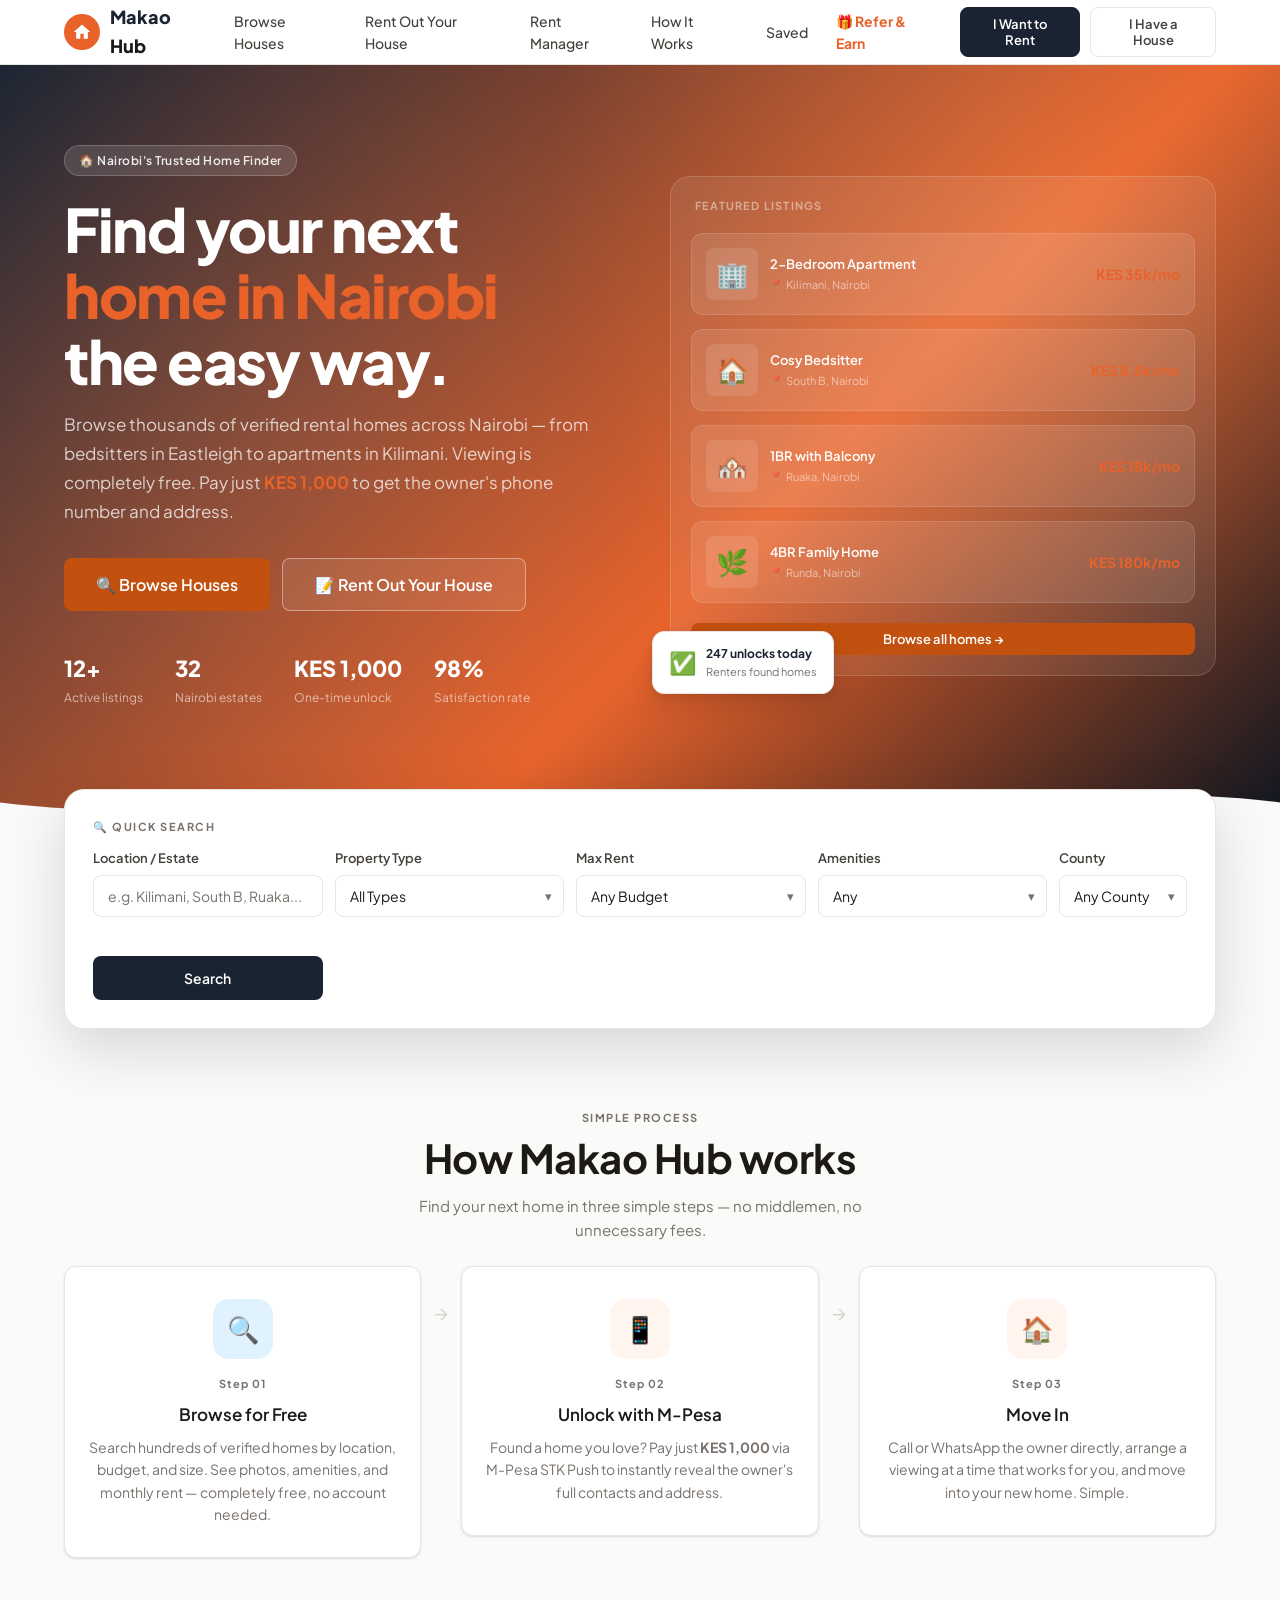
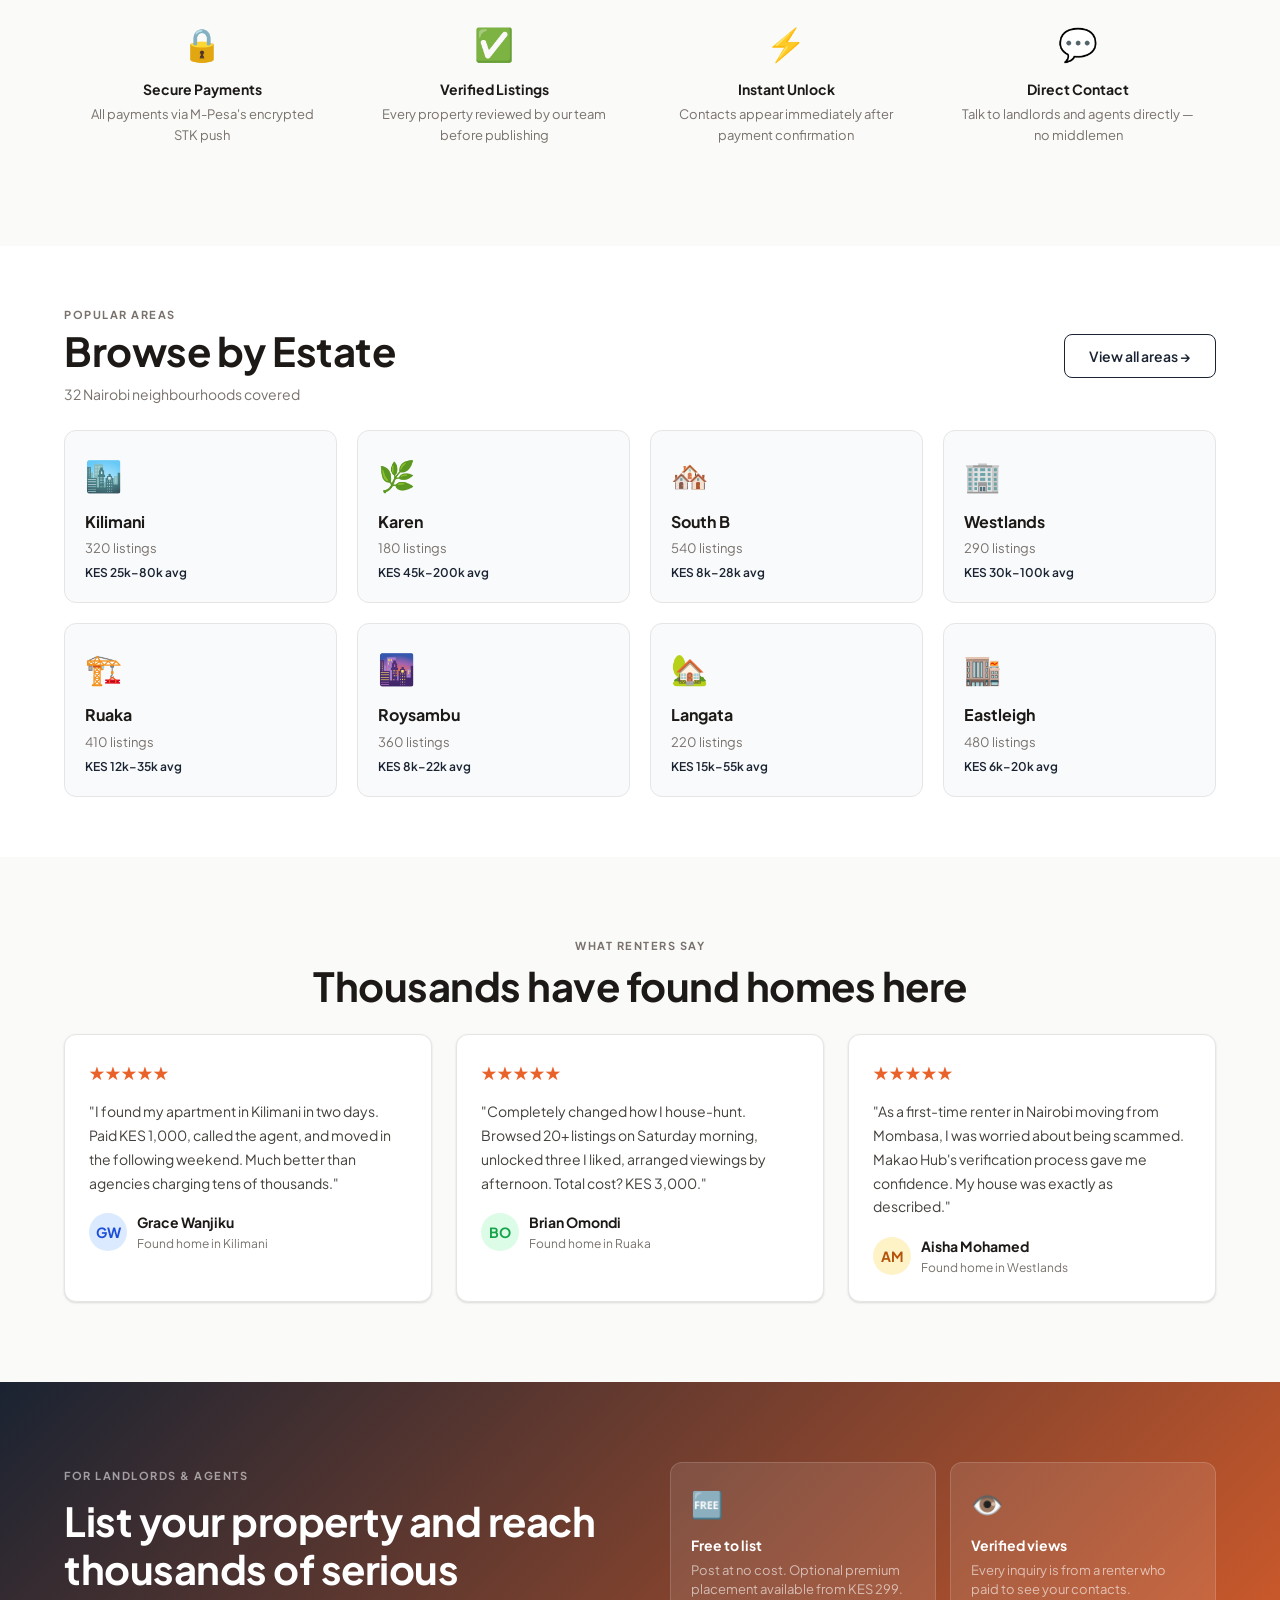
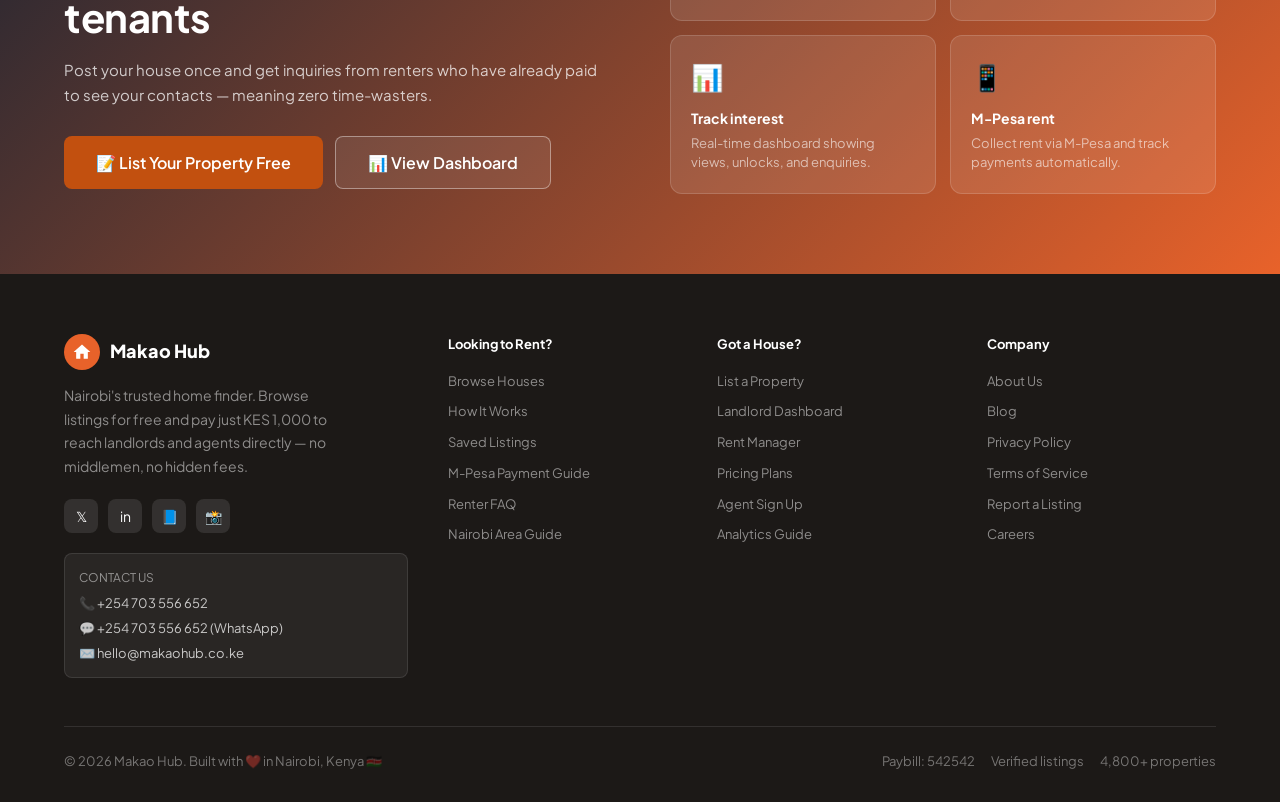
==== index.html @ 0be1ea84 "Add dual payment options: STK Push tab + Manual Pay Bill tab, both reveal contacts after payment" ====
<!DOCTYPE html>
<html lang="en">
<head>
<meta charset="UTF-8">
<meta name="viewport" content="width=device-width, initial-scale=1.0">
<title>Makao Hub — Find Your Next Home in Nairobi</title>
<meta name="theme-color" content="#E8622A">
<meta name="mobile-web-app-capable" content="yes">
<meta name="apple-mobile-web-app-capable" content="yes">
<meta name="apple-mobile-web-app-status-bar-style" content="black-translucent">
<meta name="apple-mobile-web-app-title" content="Makao Hub">
<meta name="description" content="Find your next home in Kenya — rentals, bedsitters, apartments and more.">
<link rel="manifest" href="manifest.json">
<link rel="apple-touch-icon" href="icons/icon-192.png">
<link href="https://fonts.googleapis.com/css2?family=Plus+Jakarta+Sans:wght@300;400;500;600;700;800&family=Instrument+Serif:ital@0;1&display=swap" rel="stylesheet">
<link rel="stylesheet" href="styles.css">

</head>
<body>

<!-- ═══════ NAVBAR ═══════ -->
<nav id="navbar">
  <div class="container">
    <div class="nav-inner">
      <a class="nav-logo" onclick="showPage('home')" style="cursor:pointer">
        <div class="nav-logo-mark">
          <svg viewBox="0 0 24 24"><path d="M10 20v-6h4v6h5v-8h3L12 3 2 12h3v8z" fill="#fff"/></svg>
        </div>
        <span class="nav-logo-text"><span>Makao</span> Hub</span>
      </a>
      <div class="nav-links">
        <a onclick="showPage('listings')" id="navBrowse">Browse Houses</a>
        <a onclick="showPage('register')" id="navList">Rent Out Your House</a>
        <a onclick="showPage('dashboard')" id="navDash">Rent Manager</a>
        <a onclick="scrollToHow()">How It Works</a>
        <a onclick="showSaved()">Saved <span class="saved-count" id="savedCount">0</span></a>
        <a onclick="showPage('referral')" id="navReferral" style="color:var(--green-mid);font-weight:700">🎁 Refer &amp; Earn</a>
      </div>
      <div class="nav-actions">
        <button class="nav-tab active" id="navRenter" onclick="switchRole('renter')">I Want to Rent</button>
        <button class="nav-tab" id="navLandlord" onclick="switchRole('landlord')">I Have a House</button>
      </div>
      <button id="mobileMenuBtn" onclick="toggleMobileMenu()">☰</button>
    </div>
  </div>
</nav>

<!-- Mobile Menu -->
<div id="mobileMenu">
  <button class="mobile-nav-link" onclick="showPage('home');toggleMobileMenu()">🏠 Home</button>
  <button class="mobile-nav-link" onclick="showPage('listings');toggleMobileMenu()">🔍 Browse Houses</button>
  <button class="mobile-nav-link" onclick="showPage('register');toggleMobileMenu()">📝 Rent Out Your House</button>
  <button class="mobile-nav-link" onclick="showPage('dashboard');toggleMobileMenu()">📊 Rent Manager</button>
  <button class="mobile-nav-link" onclick="showSaved();toggleMobileMenu()">❤️ Saved Listings</button>
  <button class="mobile-nav-link" onclick="showPage('referral');toggleMobileMenu()" style="color:var(--green-mid);font-weight:700">🎁 Refer &amp; Earn — KES 200</button>
  <div style="border-top:1px solid var(--border);padding-top:16px;margin-top:8px;display:flex;gap:10px">
    <button class="btn btn-primary w-full" onclick="switchRole('renter');toggleMobileMenu()">I Want to Rent</button>
    <button class="btn btn-outline w-full" onclick="switchRole('landlord');toggleMobileMenu()">I Have a House</button>
  </div>
</div>

<!-- HOME PAGE -->
<div class="page active" id="page-home">
  <div class="hero">
    <div class="container">
      <div class="hero-inner">
        <div>
          <div class="hero-eyebrow">🏠 Nairobi's Trusted Home Finder</div>
          <h1>Find your next<br><em>home in Nairobi</em><br>the easy way.</h1>
          <p class="hero-sub">Browse thousands of verified rental homes across Nairobi — from bedsitters in Eastleigh to apartments in Kilimani. Viewing is completely free. Pay just <strong style="color:var(--amber-light)">KES 1,000</strong> to get the owner's phone number and address.</p>
          <div class="hero-actions">
            <button class="btn btn-amber btn-lg" onclick="showPage('listings')">🔍 Browse Houses</button>
            <button class="btn btn-lg" style="color:#fff;border:1.5px solid rgba(255,255,255,.4);background:rgba(255,255,255,.08)" onclick="showPage('register')">📝 Rent Out Your House</button>
          </div>
          <div class="hero-stats">
            <div><div class="hero-stat-val" id="heroListingCount">4,800+</div><div class="hero-stat-lbl">Active listings</div></div>
            <div><div class="hero-stat-val">32</div><div class="hero-stat-lbl">Nairobi estates</div></div>
            <div><div class="hero-stat-val">KES 1,000</div><div class="hero-stat-lbl">One-time unlock</div></div>
            <div><div class="hero-stat-val">98%</div><div class="hero-stat-lbl">Satisfaction rate</div></div>
          </div>
        </div>
        <div class="hero-img-wrap">
          <div class="hero-img-card">
            <div class="hero-listing-preview">
              <div style="font-size:11px;font-weight:700;color:rgba(255,255,255,.45);letter-spacing:1.2px;padding:0 4px 4px">FEATURED LISTINGS</div>
              <div class="hero-listing-item" onclick="showPage('listings')">
                <div class="hero-listing-img">🏢</div>
                <div class="hero-listing-info"><div class="hero-listing-name">2-Bedroom Apartment</div><div class="hero-listing-loc">📍 Kilimani, Nairobi</div></div>
                <div class="hero-listing-price">KES 35k/mo</div>
              </div>
              <div class="hero-listing-item" onclick="showPage('listings')">
                <div class="hero-listing-img">🏠</div>
                <div class="hero-listing-info"><div class="hero-listing-name">Cosy Bedsitter</div><div class="hero-listing-loc">📍 South B, Nairobi</div></div>
                <div class="hero-listing-price">KES 8.5k/mo</div>
              </div>
              <div class="hero-listing-item" onclick="showPage('listings')">
                <div class="hero-listing-img">🏘️</div>
                <div class="hero-listing-info"><div class="hero-listing-name">1BR with Balcony</div><div class="hero-listing-loc">📍 Ruaka, Nairobi</div></div>
                <div class="hero-listing-price">KES 18k/mo</div>
              </div>
              <div class="hero-listing-item" onclick="showPage('listings')">
                <div class="hero-listing-img">🌿</div>
                <div class="hero-listing-info"><div class="hero-listing-name">4BR Family Home</div><div class="hero-listing-loc">📍 Runda, Nairobi</div></div>
                <div class="hero-listing-price">KES 180k/mo</div>
              </div>
              <div style="text-align:center;padding:6px 0 0">
                <button class="btn btn-amber btn-sm w-full" onclick="showPage('listings')">Browse all homes →</button>
              </div>
            </div>
          </div>
          <div style="position:absolute;bottom:-18px;left:-18px;background:#fff;border-radius:var(--r);padding:12px 16px;box-shadow:var(--shadow-lg);border:1px solid var(--border);display:flex;align-items:center;gap:10px">
            <div style="font-size:22px">✅</div>
            <div>
              <div style="font-size:12px;font-weight:700;color:var(--green)">247 unlocks today</div>
              <div style="font-size:11px;color:var(--ink-muted)">Renters found homes</div>
            </div>
          </div>
        </div>
      </div>
    </div>
    <svg class="hero-wave" viewBox="0 0 1440 70" preserveAspectRatio="none" xmlns="http://www.w3.org/2000/svg">
      <path d="M0,40 C240,70 480,10 720,40 C960,70 1200,10 1440,40 L1440,70 L0,70 Z" fill="#FAFAFA"/>
    </svg>
  </div>

  <!-- Search bar -->
  <div class="search-section">
    <div class="container">
      <div class="search-card">
        <div class="label mb-12">🔍 Quick Search</div>
        <div class="search-row">
          <div class="form-group">
            <label class="form-label">Location / Estate</label>
            <input class="input" id="heroSearchLoc" placeholder="e.g. Kilimani, South B, Ruaka..." onkeydown="if(event.key==='Enter')doHeroSearch()">
          </div>
          <div class="form-group">
            <label class="form-label">Property Type</label>
            <div class="select-wrap">
              <select class="input" id="heroSearchType">
                <option value="">All Types</option>
                <option>Bedsitter</option><option>Single Room</option>
                <option>1 Bedroom</option><option>2 Bedrooms</option>
                <option>3 Bedrooms</option><option>4+ Bedrooms</option>
                <option>Maisonette</option><option>Studio</option>
              </select>
            </div>
          </div>
          <div class="form-group">
            <label class="form-label">Max Rent</label>
            <div class="select-wrap">
              <select class="input" id="heroSearchBudget">
                <option value="">Any Budget</option>
                <option value="10000">Under KES 10,000</option>
                <option value="20000">KES 10k – 20k</option>
                <option value="35000">KES 20k – 35k</option>
                <option value="60000">KES 35k – 60k</option>
                <option value="100000">KES 60k – 100k</option>
                <option value="999999">Over KES 100k</option>
              </select>
            </div>
          </div>
          <div class="form-group">
            <label class="form-label">Amenities</label>
            <div class="select-wrap">
              <select class="input" id="heroSearchAmenity">
                <option value="">Any</option>
                <option>Parking</option><option>24hr Water</option>
                <option>Furnished</option><option>Ensuite</option>
                <option>Fibre-ready</option><option>Generator</option>
              </select>
            </div>
          </div>
          <div class="form-group">
            <label class="form-label">County</label>
            <div class="select-wrap">
              <select class="input" id="heroSearchCounty">
                <option value="">Any County</option>
                <option>Nairobi</option><option>Kiambu</option>
                <option>Kajiado</option><option>Machakos</option>
                <option>Nakuru</option><option>Mombasa</option>
              </select>
            </div>
          </div>
          <div class="form-group">
            <label class="form-label">&nbsp;</label>
            <button class="btn btn-primary w-full" style="height:44px" onclick="doHeroSearch()">Search</button>
          </div>
        </div>
      </div>
    </div>
  </div>

  <!-- How it works -->
  <div class="section" id="howItWorks">
    <div class="container">
      <div class="text-center mb-24">
        <div class="label mb-8">Simple Process</div>
        <h2>How Makao Hub works</h2>
        <p class="text-muted mt-8" style="max-width:500px;margin:12px auto 0;font-size:15px">Find your next home in three simple steps — no middlemen, no unnecessary fees.</p>
      </div>
      <div class="how-grid">
        <div class="how-step card"><div class="how-icon" style="background:#E0F2FE">🔍</div><div class="how-num">Step 01</div><h4>Browse for Free</h4><p>Search hundreds of verified homes by location, budget, and size. See photos, amenities, and monthly rent — completely free, no account needed.</p></div>
        <div class="how-connector">→</div>
        <div class="how-step card"><div class="how-icon" style="background:var(--amber-tint)">📱</div><div class="how-num">Step 02</div><h4>Unlock with M-Pesa</h4><p>Found a home you love? Pay just <strong>KES 1,000</strong> via M-Pesa STK Push to instantly reveal the owner's full contacts and address.</p></div>
        <div class="how-connector">→</div>
        <div class="how-step card"><div class="how-icon" style="background:var(--green-tint)">🏠</div><div class="how-num">Step 03</div><h4>Move In</h4><p>Call or WhatsApp the owner directly, arrange a viewing at a time that works for you, and move into your new home. Simple.</p></div>
      </div>
      <div style="display:grid;grid-template-columns:repeat(4,1fr);gap:16px;margin-top:40px">
        <div style="text-align:center;padding:20px"><div style="font-size:32px;margin-bottom:8px">🔒</div><div style="font-size:14px;font-weight:700;margin-bottom:4px">Secure Payments</div><div style="font-size:13px;color:var(--ink-muted)">All payments via M-Pesa's encrypted STK push</div></div>
        <div style="text-align:center;padding:20px"><div style="font-size:32px;margin-bottom:8px">✅</div><div style="font-size:14px;font-weight:700;margin-bottom:4px">Verified Listings</div><div style="font-size:13px;color:var(--ink-muted)">Every property reviewed by our team before publishing</div></div>
        <div style="text-align:center;padding:20px"><div style="font-size:32px;margin-bottom:8px">⚡</div><div style="font-size:14px;font-weight:700;margin-bottom:4px">Instant Unlock</div><div style="font-size:13px;color:var(--ink-muted)">Contacts appear immediately after payment confirmation</div></div>
        <div style="text-align:center;padding:20px"><div style="font-size:32px;margin-bottom:8px">💬</div><div style="font-size:14px;font-weight:700;margin-bottom:4px">Direct Contact</div><div style="font-size:13px;color:var(--ink-muted)">Talk to landlords and agents directly — no middlemen</div></div>
      </div>
    </div>
  </div>

  <!-- Browse by estate -->
  <div class="section" style="background:var(--white);padding-top:60px;padding-bottom:60px">
    <div class="container">
      <div class="flex justify-between items-center mb-24" style="flex-wrap:wrap;gap:12px">
        <div><div class="label mb-4">Popular Areas</div><h2>Browse by Estate</h2><p class="text-muted mt-8" style="font-size:14px">32 Nairobi neighbourhoods covered</p></div>
        <button class="btn btn-outline" onclick="showPage('listings')">View all areas →</button>
      </div>
      <div class="grid4" id="estateGrid"></div>
    </div>
  </div>

  <!-- Testimonials -->
  <div class="section" style="background:var(--bg)">
    <div class="container">
      <div class="text-center mb-24"><div class="label mb-8">What Renters Say</div><h2>Thousands have found homes here</h2></div>
      <div class="grid3">
        <div class="card" style="padding:24px"><div style="color:var(--amber-light);font-size:18px;margin-bottom:12px">★★★★★</div><p style="font-size:14px;color:var(--ink-mid);line-height:1.7;margin-bottom:16px">"I found my apartment in Kilimani in two days. Paid KES 1,000, called the agent, and moved in the following weekend. Much better than agencies charging tens of thousands."</p><div style="display:flex;align-items:center;gap:10px"><div style="width:38px;height:38px;border-radius:50%;background:#DBEAFE;display:flex;align-items:center;justify-content:center;font-weight:700;color:#1D4ED8;font-size:14px">GW</div><div><div style="font-size:14px;font-weight:700">Grace Wanjiku</div><div style="font-size:12px;color:var(--ink-muted)">Found home in Kilimani</div></div></div></div>
        <div class="card" style="padding:24px"><div style="color:var(--amber-light);font-size:18px;margin-bottom:12px">★★★★★</div><p style="font-size:14px;color:var(--ink-mid);line-height:1.7;margin-bottom:16px">"Completely changed how I house-hunt. Browsed 20+ listings on Saturday morning, unlocked three I liked, arranged viewings by afternoon. Total cost? KES 3,000."</p><div style="display:flex;align-items:center;gap:10px"><div style="width:38px;height:38px;border-radius:50%;background:#DCFCE7;display:flex;align-items:center;justify-content:center;font-weight:700;color:#16A34A;font-size:14px">BO</div><div><div style="font-size:14px;font-weight:700">Brian Omondi</div><div style="font-size:12px;color:var(--ink-muted)">Found home in Ruaka</div></div></div></div>
        <div class="card" style="padding:24px"><div style="color:var(--amber-light);font-size:18px;margin-bottom:12px">★★★★★</div><p style="font-size:14px;color:var(--ink-mid);line-height:1.7;margin-bottom:16px">"As a first-time renter in Nairobi moving from Mombasa, I was worried about being scammed. Makao Hub's verification process gave me confidence. My house was exactly as described."</p><div style="display:flex;align-items:center;gap:10px"><div style="width:38px;height:38px;border-radius:50%;background:#FEF3C7;display:flex;align-items:center;justify-content:center;font-weight:700;color:#B45309;font-size:14px">AM</div><div><div style="font-size:14px;font-weight:700">Aisha Mohamed</div><div style="font-size:12px;color:var(--ink-muted)">Found home in Westlands</div></div></div></div>
      </div>
    </div>
  </div>

  <!-- Landlord CTA -->
  <div class="section" style="background:linear-gradient(135deg,var(--green),var(--green-mid))">
    <div class="container">
      <div class="grid2" style="gap:60px;align-items:center">
        <div>
          <div class="label mb-12" style="color:rgba(255,255,255,.55)">For Landlords & Agents</div>
          <h2 style="color:#fff;margin-bottom:16px">List your property and reach thousands of serious tenants</h2>
          <p style="color:rgba(255,255,255,.75);font-size:15px;line-height:1.7;margin-bottom:28px">Post your house once and get inquiries from renters who have already paid to see your contacts — meaning zero time-wasters.</p>
          <div style="display:flex;gap:12px;flex-wrap:wrap">
            <button class="btn btn-amber btn-lg" onclick="showPage('register')">📝 List Your Property Free</button>
            <button class="btn btn-lg" style="color:#fff;border:1.5px solid rgba(255,255,255,.4);background:rgba(255,255,255,.08)" onclick="showPage('dashboard')">📊 View Dashboard</button>
          </div>
        </div>
        <div style="display:grid;grid-template-columns:1fr 1fr;gap:14px">
          <div style="background:rgba(255,255,255,.1);border:1px solid rgba(255,255,255,.15);border-radius:var(--r);padding:20px"><div style="font-size:26px;margin-bottom:10px">🆓</div><div style="font-size:14px;font-weight:700;color:#fff;margin-bottom:4px">Free to list</div><div style="font-size:13px;color:rgba(255,255,255,.6);line-height:1.5">Post at no cost. Optional premium placement available from KES 299.</div></div>
          <div style="background:rgba(255,255,255,.1);border:1px solid rgba(255,255,255,.15);border-radius:var(--r);padding:20px"><div style="font-size:26px;margin-bottom:10px">👁️</div><div style="font-size:14px;font-weight:700;color:#fff;margin-bottom:4px">Verified views</div><div style="font-size:13px;color:rgba(255,255,255,.6);line-height:1.5">Every inquiry is from a renter who paid to see your contacts.</div></div>
          <div style="background:rgba(255,255,255,.1);border:1px solid rgba(255,255,255,.15);border-radius:var(--r);padding:20px"><div style="font-size:26px;margin-bottom:10px">📊</div><div style="font-size:14px;font-weight:700;color:#fff;margin-bottom:4px">Track interest</div><div style="font-size:13px;color:rgba(255,255,255,.6);line-height:1.5">Real-time dashboard showing views, unlocks, and enquiries.</div></div>
          <div style="background:rgba(255,255,255,.1);border:1px solid rgba(255,255,255,.15);border-radius:var(--r);padding:20px"><div style="font-size:26px;margin-bottom:10px">📱</div><div style="font-size:14px;font-weight:700;color:#fff;margin-bottom:4px">M-Pesa rent</div><div style="font-size:13px;color:rgba(255,255,255,.6);line-height:1.5">Collect rent via M-Pesa and track payments automatically.</div></div>
        </div>
      </div>
    </div>
  </div>
</div><!-- /home -->

<!-- LISTINGS PAGE -->
<div class="page" id="page-listings">
  <div style="background:var(--white);border-bottom:1px solid var(--border);padding:20px 0;position:sticky;top:64px;z-index:50">
    <div class="container">
      <div class="search-row" style="grid-template-columns:1.5fr 1fr 1fr 1fr 1fr auto">
        <div class="form-group"><input class="input" placeholder="Search by estate or name..." id="filterLoc" onkeydown="if(event.key==='Enter')applyFilters()"></div>
        <div class="select-wrap"><select class="input" id="filterType" onchange="applyFilters()"><option value="">All Types</option><option>Bedsitter</option><option>Single Room</option><option>1 Bedroom</option><option>2 Bedrooms</option><option>3 Bedrooms</option><option>4+ Bedrooms</option><option>Maisonette</option><option>Studio</option></select></div>
        <div class="select-wrap"><select class="input" id="filterBudget" onchange="applyFilters()"><option value="">Any Budget</option><option value="10000">Under KES 10k</option><option value="20000">KES 10k – 20k</option><option value="35000">KES 20k – 35k</option><option value="60000">KES 35k – 60k</option><option value="100000">KES 60k – 100k</option><option value="999999">Over KES 100k</option></select></div>
        <div class="select-wrap"><select class="input" id="filterAmenity" onchange="applyFilters()"><option value="">Any Amenity</option><option>Parking</option><option>24hr Water</option><option>Furnished</option><option>Ensuite</option><option>Fibre-ready</option><option>Generator</option><option>Swimming Pool</option><option>DSQ</option><option>Garden</option><option>Elevator</option></select></div>
        <div class="select-wrap"><select class="input" id="filterCounty" onchange="applyFilters()"><option value="">Any County</option><option>Nairobi</option><option>Kiambu</option><option>Kajiado</option><option>Machakos</option><option>Nakuru</option><option>Mombasa</option></select></div>
        <button class="btn btn-primary" onclick="applyFilters()">Filter</button>
      </div>
    </div>
  </div>
  <div class="container" style="padding-top:32px;padding-bottom:60px">
    <div class="listings-header">
      <div><h2 style="font-size:22px">Homes for Rent in Nairobi</h2><p class="text-muted" style="font-size:14px;margin-top:3px"><span id="listingCount">0</span> properties found <span id="filterSummary" style="color:var(--green);font-weight:600"></span></p></div>
      <div class="flex items-center gap-12" style="flex-wrap:wrap">
        <div class="filter-chips" id="typeChips">
          <button class="chip active" data-filter="" onclick="setChip(this,'')">All</button>
          <button class="chip" data-filter="Bedsitter" onclick="setChip(this,'Bedsitter')">Bedsitter</button>
          <button class="chip" data-filter="1 Bedroom" onclick="setChip(this,'1 Bedroom')">1 Bed</button>
          <button class="chip" data-filter="2 Bedrooms" onclick="setChip(this,'2 Bedrooms')">2 Bed</button>
          <button class="chip" data-filter="3 Bedrooms" onclick="setChip(this,'3 Bedrooms')">3 Bed+</button>
          <button class="chip" data-filter="Furnished" onclick="setChipAmenity(this,'Furnished')">Furnished</button>
        </div>
        <select class="sort-select" id="sortSelect" onchange="applyFilters()"><option value="newest">Newest first</option><option value="price-asc">Price: Low → High</option><option value="price-desc">Price: High → Low</option><option value="popular">Most viewed</option></select>
      </div>
    </div>
    <div id="activeFilters" class="flex gap-8 mb-16" style="flex-wrap:wrap"></div>
    <div class="grid3" id="listingsGrid"></div>
    <div class="empty-state hidden" id="emptyState"><div class="empty-state-icon">🔍</div><h3>No properties found</h3><p>Try broadening your search — change the estate, increase your budget, or remove a filter.</p><button class="btn btn-primary" onclick="clearFilters()">Clear all filters</button></div>
    <div style="text-align:center;margin-top:40px" id="loadMoreWrap">
      <button class="btn btn-ghost btn-lg" id="loadMoreBtn" onclick="loadMore()">Load more listings</button>
      <p class="text-muted mt-8" style="font-size:13px">Showing <span id="shownCount">9</span> of <span id="totalCount">0</span></p>
    </div>
  </div>
</div><!-- /listings -->

<!-- REGISTER PAGE -->
<div class="page" id="page-register">
  <div class="register-layout">
    <div class="register-sidebar">
      <div>
        <div class="label mb-12" style="color:rgba(255,255,255,.45)">Got a house to rent out?</div>
        <h2 style="font-size:28px;margin-bottom:14px">List your property on Makao Hub</h2>
        <p style="font-size:14px">Your listing reaches thousands of active renters in Nairobi. We review and publish within 2 hours.</p>
        <div style="margin-top:32px;display:flex;flex-direction:column;gap:18px">
          <div class="register-benefit"><div class="register-benefit-icon">🆓</div><div><div class="register-benefit-title">Free to list</div><div class="register-benefit-text">Post your property at no cost. Optional premium placement from KES 299.</div></div></div>
          <div class="register-benefit"><div class="register-benefit-icon">🔒</div><div><div class="register-benefit-title">Your contacts are protected</div><div class="register-benefit-text">Only renters who pay KES 1,000 can see your phone number and full address.</div></div></div>
          <div class="register-benefit"><div class="register-benefit-icon">📊</div><div><div class="register-benefit-title">Live analytics dashboard</div><div class="register-benefit-text">Track views, unlocks, and enquiries every day — all in your free dashboard.</div></div></div>
          <div class="register-benefit"><div class="register-benefit-icon">📱</div><div><div class="register-benefit-title">SMS alerts</div><div class="register-benefit-text">Receive an SMS every time a renter pays to unlock your listing.</div></div></div>
          <div class="register-benefit"><div class="register-benefit-icon">🏦</div><div><div class="register-benefit-title">M-Pesa rent collection</div><div class="register-benefit-text">Collect rent from tenants directly via M-Pesa — tracked automatically.</div></div></div>
        </div>
        <div style="margin-top:36px;padding:20px;background:rgba(255,255,255,.1);border:1px solid rgba(255,255,255,.15);border-radius:var(--r);display:grid;grid-template-columns:1fr 1fr;gap:14px">
          <div><div style="font-size:22px;font-weight:800;color:#fff">4,800+</div><div style="font-size:12px;color:rgba(255,255,255,.55)">Active listings</div></div>
          <div><div style="font-size:22px;font-weight:800;color:#fff">12,400+</div><div style="font-size:12px;color:rgba(255,255,255,.55)">Unlocks this month</div></div>
          <div><div style="font-size:22px;font-weight:800;color:#fff">&lt;2h</div><div style="font-size:12px;color:rgba(255,255,255,.55)">Avg review time</div></div>
          <div><div style="font-size:22px;font-weight:800;color:#fff">98%</div><div style="font-size:12px;color:rgba(255,255,255,.55)">Landlord satisfaction</div></div>
        </div>
      </div>
    </div>
    <div class="register-form-wrap" id="registerFormWrap">
      <div style="display:flex;gap:8px;margin-bottom:32px">
        <div class="reg-step-dot active" id="rdot1" style="height:4px;flex:1;border-radius:2px;background:var(--green);transition:background .3s"></div>
        <div class="reg-step-dot" id="rdot2" style="height:4px;flex:1;border-radius:2px;background:var(--border);transition:background .3s"></div>
        <div class="reg-step-dot" id="rdot3" style="height:4px;flex:1;border-radius:2px;background:var(--border);transition:background .3s"></div>
        <div class="reg-step-dot" id="rdot4" style="height:4px;flex:1;border-radius:2px;background:var(--border);transition:background .3s"></div>
      </div>
      <h2>Add Your Property</h2>
      <p class="sub">Fields marked <span style="color:var(--red)">*</span> are required. Your listing goes live within 2 hours.</p>
      <div class="form-section-title">1 · Property Details</div>
      <div style="display:flex;flex-direction:column;gap:16px">
        <div class="form-row">
          <div class="form-group"><label class="form-label">Property Title <span style="color:var(--red)">*</span></label><input class="input" id="regTitle" placeholder="e.g. Spacious 2BR apartment in Kilimani with parking" oninput="updateRegProgress()"><div class="form-error" id="regTitleErr">Please enter a title for your property</div></div>
          <div class="form-group"><label class="form-label">Property Type <span style="color:var(--red)">*</span></label><div class="select-wrap"><select class="input" id="regType" onchange="updateRegProgress()"><option value="">Select type</option><option>Bedsitter</option><option>Single Room</option><option>Studio Apartment</option><option>1 Bedroom</option><option>2 Bedrooms</option><option>3 Bedrooms</option><option>4+ Bedrooms</option><option>Maisonette</option><option>Bungalow</option><option>Townhouse</option></select></div><div class="form-error" id="regTypeErr">Please select a property type</div></div>
        </div>
        <div class="form-row">
          <div class="form-group"><label class="form-label">County <span style="color:var(--red)">*</span></label><div class="select-wrap"><select class="input" id="regCounty" onchange="updateRegProgress();updateAreasByCounty()"><option value="">Select county</option><option>Nairobi</option><option>Kiambu</option><option>Machakos</option><option>Kajiado</option><option>Nakuru</option><option>Mombasa</option><option>Kisumu</option><option>Uasin Gishu</option><option>Meru</option><option>Nyeri</option><option>Kirinyaga</option><option>Murang'a</option><option>Nyandarua</option><option>Laikipia</option><option>Other</option></select></div><div class="form-error" id="regCountyErr">Please select a county</div></div>
          <div class="form-group"><label class="form-label">Estate / Area <span style="color:var(--red)">*</span></label><div class="select-wrap"><select class="input" id="regArea" onchange="updateRegProgress()"><option value="">Select area</option><option>Kilimani</option><option>Kileleshwa</option><option>Westlands</option><option>Karen</option><option>Lang'ata</option><option>South B</option><option>South C</option><option>Eastleigh</option><option>Roysambu</option><option>Ruaka</option><option>Kasarani</option><option>Embakasi</option><option>Ngong Road</option><option>Lavington</option><option>Spring Valley</option><option>Runda</option><option>Muthaiga</option><option>Parklands</option><option>Gigiri</option><option>Ridgeways</option><option>Loresho</option><option>Rongai</option><option>Athi River</option><option>Thika Road</option></select></div><div class="form-error" id="regAreaErr">Please select an area</div></div>
        </div>
        <div class="form-row">
          <div class="form-group"><label class="form-label">Street / Road</label><input class="input" id="regStreet" placeholder="e.g. Ngong Road, Off Dennis Pritt Road"></div>
          <div class="form-group"><label class="form-label">Town / City</label><input class="input" id="regTown" placeholder="e.g. Nairobi, Thika, Nakuru..."></div>
        </div>
        <div class="form-group">
          <label class="form-label">Full Address (private — only shown after unlock) <span style="color:var(--red)">*</span></label>
          <div style="display:flex;gap:8px;align-items:flex-start">
            <input class="input" id="regAddress" placeholder="e.g. Apt 3B, Rose Court Apartments, Ngong Road — near Prestige Plaza" style="flex:1">
            <button type="button" id="pickLocationBtn" onclick="pickLocation()" style="flex-shrink:0;display:flex;align-items:center;gap:6px;padding:11px 14px;background:var(--green-tint);border:1.5px solid var(--green-light);border-radius:var(--r-sm);font-size:13px;font-weight:700;color:var(--green-mid);cursor:pointer;white-space:nowrap;transition:all .18s" title="Auto-fill address from your current GPS location">
              📍 Pick Location
            </button>
          </div>
          <div id="pickLocationStatus" style="display:none;margin-top:8px;font-size:12px;padding:8px 12px;border-radius:var(--r-sm)"></div>
          <div class="form-hint" style="margin-top:6px">🔒 This stays private. Only renters who pay KES 1,000 will see the full address. Use <strong>Pick Location</strong> to auto-fill from GPS.</div>
          <div class="form-error" id="regAddressErr">Please enter the full address</div>
        </div>
        <div class="form-row">
          <div class="form-group"><label class="form-label">Monthly Rent (KES) <span style="color:var(--red)">*</span></label><input class="input" type="number" id="regRent" placeholder="e.g. 25000" min="1000" oninput="updateRegProgress()"><div class="form-error" id="regRentErr">Please enter a valid rent amount</div></div>
          <div class="form-group"><label class="form-label">Deposit Required</label><div class="select-wrap"><select class="input" id="regDeposit"><option>1 month's rent</option><option>2 months' rent</option><option>3 months' rent</option><option>No deposit</option></select></div></div>
        </div>
        <div class="form-row">
          <div class="form-group"><label class="form-label">Bedrooms <span style="color:var(--red)">*</span></label><div class="select-wrap"><select class="input" id="regBeds"><option value="0">Bedsitter / Studio</option><option value="1">1 Bedroom</option><option value="2">2 Bedrooms</option><option value="3">3 Bedrooms</option><option value="4">4+ Bedrooms</option></select></div></div>
          <div class="form-group"><label class="form-label">Bathrooms <span style="color:var(--red)">*</span></label><div class="select-wrap"><select class="input" id="regBaths"><option>1</option><option>2</option><option>3</option><option>4+</option></select></div></div>
        </div>
        <div class="form-row">
          <div class="form-group"><label class="form-label">Floor / Level</label><input class="input" id="regFloor" placeholder="e.g. Ground floor, 3rd floor"></div>
          <div class="form-group"><label class="form-label">Approximate Size</label><input class="input" id="regSize" placeholder="e.g. 65 sqm"></div>
        </div>
        <div class="form-group"><label class="form-label">Property Description</label><textarea class="input" id="regDesc" rows="4" placeholder="Describe the property — views, neighbourhood feel, nearest landmarks, distance to CBD, schools, hospitals, public transport..."></textarea><div class="form-hint">Good descriptions get 3× more enquiries.</div></div>
      </div>
      <div class="form-section-title">2 · Amenities & Features</div>
      <div style="display:grid;grid-template-columns:repeat(3,1fr);gap:10px" id="amenityGrid">
        <label class="amenity-checkbox"><input type="checkbox" value="Ensuite" onchange="updateRegProgress()"> 🚿 Ensuite bathroom</label>
        <label class="amenity-checkbox"><input type="checkbox" value="Parking"> 🚗 Parking</label>
        <label class="amenity-checkbox"><input type="checkbox" value="24hr Water"> 💧 24-hour water</label>
        <label class="amenity-checkbox"><input type="checkbox" value="Pre-paid meter"> 🔌 Pre-paid electricity</label>
        <label class="amenity-checkbox"><input type="checkbox" value="Gas cooker"> 🔥 Gas cooker</label>
        <label class="amenity-checkbox"><input type="checkbox" value="Furnished"> 🛋️ Furnished</label>
        <label class="amenity-checkbox"><input type="checkbox" value="Fibre-ready"> 📡 Fibre internet</label>
        <label class="amenity-checkbox"><input type="checkbox" value="Gym"> 🏋️ Gym</label>
        <label class="amenity-checkbox"><input type="checkbox" value="Swimming Pool"> 🏊 Swimming pool</label>
        <label class="amenity-checkbox"><input type="checkbox" value="Security"> 🔐 Security guard</label>
        <label class="amenity-checkbox"><input type="checkbox" value="Garden"> 🌱 Garden</label>
        <label class="amenity-checkbox"><input type="checkbox" value="Pets allowed"> 🐕 Pets allowed</label>
        <label class="amenity-checkbox"><input type="checkbox" value="Wheelchair access"> ♿ Wheelchair access</label>
        <label class="amenity-checkbox"><input type="checkbox" value="Elevator"> 🛗 Elevator / Lift</label>
        <label class="amenity-checkbox"><input type="checkbox" value="DSQ"> 🏠 DSQ (servant quarters)</label>
        <label class="amenity-checkbox"><input type="checkbox" value="Generator"> ⚡ Backup generator</label>
        <label class="amenity-checkbox"><input type="checkbox" value="Borehole"> 🪣 Borehole water</label>
        <label class="amenity-checkbox"><input type="checkbox" value="CCTV"> 📷 CCTV surveillance</label>
      </div>
      <div class="form-section-title">3 · Photos</div>
      <div class="photo-upload" id="photoUploadBox" onclick="triggerPhotoUpload()">
        <div class="photo-upload-icon">📷</div>
        <p><strong>Click to upload photos</strong> or drag and drop</p>
        <p style="font-size:12px;margin-top:6px">JPG, PNG up to 5 MB each · Maximum 10 photos</p>
        <p style="font-size:11px;margin-top:4px;color:var(--green);font-weight:600">Properties with photos get 4× more enquiries</p>
      </div>
      <input type="file" id="photoInput" multiple accept="image/*" style="display:none" onchange="handlePhotoUpload(this)">
      <div id="photoPreview" style="display:flex;flex-wrap:wrap;gap:10px;margin-top:12px"></div>

      <div class="form-section-title">4 · Videos</div>
      <div class="photo-upload" id="videoUploadBox" onclick="triggerVideoUpload()" style="border-color:#F4A468">
        <div class="photo-upload-icon">🎥</div>
        <p><strong>Click to upload a video tour</strong> or drag and drop</p>
        <p style="font-size:12px;margin-top:6px">MP4, MOV up to 100 MB · Maximum 3 videos</p>
        <p style="font-size:11px;margin-top:4px;color:#E8622A;font-weight:600">Listings with video tours get 6× more enquiries</p>
      </div>
      <input type="file" id="videoInput" multiple accept="video/*" style="display:none" onchange="handleVideoUpload(this)">
      <div id="videoPreview" style="display:flex;flex-wrap:wrap;gap:10px;margin-top:12px"></div>

      <div class="form-section-title">5 · Your Details (private)</div>
      <div style="background:#FEF3C7;border:1px solid #FDE68A;border-radius:var(--r);padding:14px;margin-bottom:16px;font-size:13px;color:#92400E;line-height:1.5">🔒 <strong>Your contact details below are private.</strong> Renters only see them after paying KES 1,000 to unlock your listing.</div>
      <div style="display:flex;flex-direction:column;gap:16px">
        <div class="form-row">
          <div class="form-group"><label class="form-label">Your Full Name <span style="color:var(--red)">*</span></label><input class="input" id="regName" placeholder="Full name" oninput="updateRegProgress()"><div class="form-error" id="regNameErr">Please enter your name</div></div>
          <div class="form-group"><label class="form-label">You are a <span style="color:var(--red)">*</span></label><div class="select-wrap"><select class="input" id="regRole"><option>Landlord / Owner</option><option>Letting Agent</option><option>Caretaker</option><option>Property Manager</option></select></div></div>
        </div>
        <div class="form-row">
          <div class="form-group"><label class="form-label">Phone Number <span style="color:var(--red)">*</span></label><div style="display:flex;gap:8px"><div style="padding:11px 12px;background:#F3F4F6;border:1.5px solid var(--border);border-radius:var(--r-sm);font-size:14px;white-space:nowrap;flex-shrink:0">🇰🇪 +254</div><input class="input" id="regPhone" placeholder="7XX XXX XXX" maxlength="9" oninput="updateRegProgress()"></div><div class="form-hint">This is the number tenants will call after unlocking. Must be M-Pesa registered.</div><div class="form-error" id="regPhoneErr">Please enter a valid phone number</div></div>
          <div class="form-group"><label class="form-label">WhatsApp Number (optional)</label><div style="display:flex;gap:8px"><div style="padding:11px 12px;background:#F3F4F6;border:1.5px solid var(--border);border-radius:var(--r-sm);font-size:14px;white-space:nowrap;flex-shrink:0">🇰🇪 +254</div><input class="input" id="regWhatsApp" placeholder="7XX XXX XXX" maxlength="9"></div></div>
        </div>
        <div class="form-group"><label class="form-label">Email Address (optional — for dashboard access)</label><input class="input" id="regEmail" type="email" placeholder="yourname@email.com"></div>
        <div class="form-group"><label class="form-label">M-Pesa Number for Receiving Payments</label><div style="display:flex;gap:8px"><div style="padding:11px 12px;background:#F3F4F6;border:1.5px solid var(--border);border-radius:var(--r-sm);font-size:14px;white-space:nowrap;flex-shrink:0">🇰🇪 +254</div><input class="input" id="regMpesa" placeholder="7XX XXX XXX (for rent collection)" maxlength="9"></div><div class="form-hint">Tenants who pay rent via the platform will send to this number.</div></div>
      </div>
      <div class="form-section-title">6 · Listing Duration & Placement</div>
      <div class="pricing-cards">
        <div class="pricing-card selected" onclick="selectPlan(this,'free')"><div class="pricing-card-price">Free</div><div class="pricing-card-label">Standard Listing</div><div class="pricing-card-duration">30 days</div><div class="pricing-card-features">✓ Listed in search<br>✓ Full analytics<br>✓ SMS alerts<br>✗ No top placement</div></div>
        <div class="pricing-card" onclick="selectPlan(this,'featured')"><div class="pricing-card-price">KES 299</div><div class="pricing-card-label">Featured Listing</div><div class="pricing-card-duration">60 days</div><div class="pricing-card-features">✓ Top of search results<br>✓ "Featured" badge<br>✓ Priority review<br>✓ All Standard benefits</div></div>
        <div class="pricing-card" onclick="selectPlan(this,'premium')"><div class="pricing-card-price">KES 599</div><div class="pricing-card-label">Premium Listing</div><div class="pricing-card-duration">90 days</div><div class="pricing-card-features">✓ Highlighted card<br>✓ Homepage featured<br>✓ Social media share<br>✓ All Featured benefits</div></div>
      </div>
      <input type="hidden" id="regPlan" value="free">
      <div style="margin-top:28px;padding:20px;background:#F9FAFB;border:1px solid var(--border);border-radius:var(--r)">
        <div style="display:flex;justify-content:space-between;font-size:13px;margin-bottom:8px"><span style="font-weight:600;color:var(--ink-mid)">Form completion</span><span style="font-weight:700;color:var(--green)" id="regProgressPct">0%</span></div>
        <div class="progress-bar" style="height:8px"><div class="progress-fill green" id="regProgressBar" style="width:0%"></div></div>
        <p style="font-size:12px;color:var(--ink-muted);margin-top:8px">Complete all required fields to submit your listing.</p>
      </div>
      <div style="margin-top:24px">
        <label style="display:flex;align-items:flex-start;gap:10px;font-size:13px;color:var(--ink-mid);margin-bottom:20px;cursor:pointer;line-height:1.5"><input type="checkbox" id="regConsent" style="accent-color:var(--green);margin-top:2px;flex-shrink:0;width:16px;height:16px">I confirm this property is genuine, available for rent, and the information I've provided is accurate. I agree to Makao Hub' <a style="color:var(--green);font-weight:600">Terms of Service</a> and <a style="color:var(--green);font-weight:600">Privacy Policy</a>.</label>
        <button class="btn btn-primary btn-lg w-full" onclick="submitListing()" id="regSubmitBtn">📝 Submit My Property Listing</button>
        <p style="text-align:center;font-size:12px;color:var(--ink-muted);margin-top:12px">We'll review and publish your listing within 2 hours. You'll receive an SMS confirmation.</p>
      </div>
    </div>
    <div id="registerSuccess" class="register-form-wrap hidden" style="display:none;align-items:center;justify-content:center;text-align:center">
      <div>
        <div style="font-size:72px;margin-bottom:20px">🎉</div>
        <h2 style="margin-bottom:12px">Listing Submitted!</h2>
        <p style="font-size:15px;color:var(--ink-muted);margin-bottom:8px;line-height:1.7">Your property has been submitted for review. We'll publish it within <strong>2 hours</strong> and send you an SMS confirmation.</p>
        <p style="font-size:13px;color:var(--ink-muted);margin-bottom:32px">Reference: <strong id="regRef" style="color:var(--green)">NH-XXXXXX</strong></p>
        <div style="display:flex;gap:12px;justify-content:center;flex-wrap:wrap">
          <button class="btn btn-primary btn-lg" onclick="showPage('dashboard')">📊 View My Dashboard</button>
          <button class="btn btn-outline btn-lg" onclick="resetRegisterForm()">+ List Another Property</button>
        </div>
      </div>
    </div>
  </div>
</div><!-- /register -->

<!-- DASHBOARD PAGE -->
<div class="page" id="page-dashboard">
  <div class="dash-layout">
    <div class="dash-sidebar">
      <div class="dash-user"><div class="dash-avatar">JK</div><div class="dash-user-info"><div class="name">James Kariuki</div><div class="role">Landlord · 4 properties</div></div></div>
      <div class="dash-nav">
        <div class="dash-nav-section">Overview</div>
        <button class="dash-nav-item active" onclick="setDashTab(this,'overview')"><span class="dash-nav-icon">📊</span>Dashboard</button>
        <button class="dash-nav-item" onclick="setDashTab(this,'listings')"><span class="dash-nav-icon">🏠</span>My Listings</button>
        <button class="dash-nav-item" onclick="setDashTab(this,'tenants')"><span class="dash-nav-icon">👥</span>Tenants</button>
        <div class="dash-nav-section">Rent Management</div>
        <button class="dash-nav-item" onclick="setDashTab(this,'rent')"><span class="dash-nav-icon">💰</span>Rent Collection</button>
        <button class="dash-nav-item" onclick="setDashTab(this,'payments')"><span class="dash-nav-icon">📱</span>M-Pesa Payments</button>
        <button class="dash-nav-item" onclick="setDashTab(this,'maintenance')"><span class="dash-nav-icon">🔧</span>Maintenance</button>
        <div class="dash-nav-section">Account</div>
        <button class="dash-nav-item" onclick="setDashTab(this,'settings')"><span class="dash-nav-icon">⚙️</span>Settings</button>
        <button class="dash-nav-item" onclick="setDashTab(this,'help')"><span class="dash-nav-icon">❓</span>Help & Support</button>
        <div style="margin-top:20px;padding:0 4px"><button class="btn btn-outline btn-sm w-full" onclick="showPage('register')">+ Add a Property</button></div>
        <div style="margin-top:8px;padding:0 4px"><button class="btn btn-ghost btn-sm w-full" onclick="showPage('home')">← Back to site</button></div>
      </div>
    </div>
    <div class="dash-content">
      <!-- OVERVIEW -->
      <div class="dash-tab-content active" id="dash-overview">
        <div class="dash-header">
          <div><h2>Habari asubuhi, James 👋</h2><p class="text-muted" style="font-size:14px">Here's how your properties are performing — <span id="dashDate"></span></p></div>
          <div style="display:flex;gap:10px"><button class="btn btn-ghost btn-sm" onclick="showToast('📊 Report downloaded as PDF')">📥 Export Report</button><button class="btn btn-primary" onclick="showPage('register')">+ Add a House</button></div>
        </div>
        <div class="stat-cards">
          <div class="stat-card"><div class="stat-card-top"><div class="stat-card-icon" style="background:#FFF4EE">🏠</div><span class="stat-card-delta badge badge-green">+1 this month</span></div><div class="stat-card-val">4</div><div class="stat-card-label">Properties Listed</div><div class="progress-bar mt-8"><div class="progress-fill green" style="width:80%"></div></div></div>
          <div class="stat-card"><div class="stat-card-top"><div class="stat-card-icon" style="background:#FEF3C7">👥</div><span class="stat-card-delta badge badge-amber">2 pending</span></div><div class="stat-card-val">10</div><div class="stat-card-label">Active Tenants</div><div class="progress-bar mt-8"><div class="progress-fill amber" style="width:60%"></div></div></div>
          <div class="stat-card"><div class="stat-card-top"><div class="stat-card-icon" style="background:#DBEAFE">💰</div><span class="stat-card-delta badge badge-green">+12% vs last mo</span></div><div class="stat-card-val">KES 142k</div><div class="stat-card-label">Monthly Income</div><div class="progress-bar mt-8"><div class="progress-fill green" style="width:85%"></div></div></div>
          <div class="stat-card"><div class="stat-card-top"><div class="stat-card-icon" style="background:var(--amber-tint)">👁️</div><span class="stat-card-delta badge badge-amber">+34% this week</span></div><div class="stat-card-val">312</div><div class="stat-card-label">Listing Views (7d)</div><div class="progress-bar mt-8"><div class="progress-fill amber" style="width:70%"></div></div></div>
        </div>
        <div style="display:grid;grid-template-columns:1.6fr 1fr;gap:20px;margin-bottom:20px">
          <div class="dash-section">
            <div class="dash-section-hdr"><h3>🏦 Rent Collection — June 2026</h3><div style="display:flex;gap:8px;align-items:center"><span class="badge badge-amber">2 pending</span><button class="btn btn-sm btn-amber" onclick="sendAllReminders()">Send All Reminders</button></div></div>
            <div style="overflow-x:auto"><table class="dash-table w-full"><thead><tr><th>Tenant</th><th>Unit</th><th>Amount</th><th>Due Date</th><th>Status</th><th>Action</th></tr></thead><tbody id="rentTableBody"></tbody></table></div>
          </div>
          <div class="dash-section">
            <div class="dash-section-hdr"><h3>📈 Revenue (12 months)</h3></div>
            <div style="padding:20px"><div style="font-size:30px;font-weight:800;color:var(--green);margin-bottom:2px">KES 142,000</div><div style="font-size:13px;color:var(--ink-muted);margin-bottom:20px">June 2026 · 4 properties</div><div class="mini-chart" id="revenueChart"></div><div style="display:flex;justify-content:space-between;font-size:11px;color:var(--ink-muted);margin-top:6px"><span>Jul '25</span><span>Jun '26</span></div><div style="margin-top:20px;display:flex;flex-direction:column;gap:12px" id="revenueBreakdown"></div></div>
          </div>
        </div>
        <div class="dash-section">
          <div class="dash-section-hdr"><h3>🏠 Listing Performance</h3><button class="btn btn-outline btn-sm" onclick="showPage('register')">+ List Another House</button></div>
          <div style="overflow-x:auto"><table class="dash-table w-full" id="listingPerfTable"><thead><tr><th>Property</th><th>Area</th><th>Rent/mo</th><th>Views (7d)</th><th>Unlocks</th><th>Income</th><th>Status</th><th>Actions</th></tr></thead><tbody id="listingPerfBody"></tbody></table></div>
        </div>
        <div style="display:grid;grid-template-columns:repeat(4,1fr);gap:14px">
          <button class="card" style="padding:20px;text-align:center;cursor:pointer;border:none;transition:all .18s" onclick="setDashTab(document.querySelector('.dash-nav-item:nth-child(5)'),'rent')" onmouseover="this.style.borderColor='var(--green)'" onmouseout="this.style.borderColor='var(--border)'"><div style="font-size:28px;margin-bottom:10px">💰</div><div style="font-size:13px;font-weight:700;margin-bottom:4px">Collect Rent</div><div style="font-size:12px;color:var(--ink-muted)">Send M-Pesa requests</div></button>
          <button class="card" style="padding:20px;text-align:center;cursor:pointer;border:none;transition:all .18s" onclick="setDashTab(document.querySelector('.dash-nav-item:nth-child(6)'),'payments')" onmouseover="this.style.borderColor='var(--green)'" onmouseout="this.style.borderColor='var(--border)'"><div style="font-size:28px;margin-bottom:10px">📱</div><div style="font-size:13px;font-weight:700;margin-bottom:4px">View Payments</div><div style="font-size:12px;color:var(--ink-muted)">M-Pesa transaction log</div></button>
          <button class="card" style="padding:20px;text-align:center;cursor:pointer;border:none;transition:all .18s" onclick="setDashTab(document.querySelector('.dash-nav-item:nth-child(7)'),'maintenance')" onmouseover="this.style.borderColor='var(--green)'" onmouseout="this.style.borderColor='var(--border)'"><div style="font-size:28px;margin-bottom:10px">🔧</div><div style="font-size:13px;font-weight:700;margin-bottom:4px">Maintenance</div><div style="font-size:12px;color:var(--ink-muted)">3 open requests</div></button>
          <button class="card" style="padding:20px;text-align:center;cursor:pointer;border:none;transition:all .18s" onclick="showPage('listings')" onmouseover="this.style.borderColor='var(--green)'" onmouseout="this.style.borderColor='var(--border)'"><div style="font-size:28px;margin-bottom:10px">🔍</div><div style="font-size:13px;font-weight:700;margin-bottom:4px">Browse Listings</div><div style="font-size:12px;color:var(--ink-muted)">See the marketplace</div></button>
        </div>
      </div>
      <!-- MY LISTINGS -->
      <div class="dash-tab-content" id="dash-listings"><div class="dash-header"><div><h2>🏠 My Listings</h2><p class="text-muted" style="font-size:14px">Manage all your active properties</p></div><button class="btn btn-primary" onclick="showPage('register')">+ Add a House</button></div><div style="display:flex;flex-direction:column;gap:16px" id="myListingsCards"></div></div>
      <!-- TENANTS -->
      <div class="dash-tab-content" id="dash-tenants"><div class="dash-header"><div><h2>👥 Tenants</h2><p class="text-muted" style="font-size:14px">All current and previous tenants</p></div><button class="btn btn-primary btn-sm" onclick="showToast('📝 Add tenant form coming soon')">+ Add Tenant</button></div><div style="display:grid;grid-template-columns:1fr 1fr;gap:14px" id="tenantsGrid"></div></div>
      <!-- RENT COLLECTION -->
      <div class="dash-tab-content" id="dash-rent">
        <div class="dash-header"><div><h2>💰 Rent Collection</h2><p class="text-muted" style="font-size:14px">Track and collect monthly rent payments</p></div><div style="display:flex;gap:10px"><button class="btn btn-ghost btn-sm" onclick="showToast('📊 Rent statement downloaded')">📥 Download Statement</button><button class="btn btn-amber" onclick="sendAllReminders()">📱 Send All Reminders</button></div></div>
        <div style="display:grid;grid-template-columns:1fr 1fr 1fr;gap:16px;margin-bottom:24px">
          <div class="card" style="padding:20px"><div style="font-size:11px;color:var(--ink-muted);font-weight:700;letter-spacing:.5px;margin-bottom:8px">COLLECTED</div><div style="font-size:26px;font-weight:800;color:var(--green)">KES 117,000</div><div style="font-size:13px;color:var(--ink-muted);margin-top:4px">8 of 10 tenants paid</div></div>
          <div class="card" style="padding:20px"><div style="font-size:11px;color:var(--ink-muted);font-weight:700;letter-spacing:.5px;margin-bottom:8px">OUTSTANDING</div><div style="font-size:26px;font-weight:800;color:var(--amber)">KES 25,000</div><div style="font-size:13px;color:var(--ink-muted);margin-top:4px">2 tenants pending</div></div>
          <div class="card" style="padding:20px"><div style="font-size:11px;color:var(--ink-muted);font-weight:700;letter-spacing:.5px;margin-bottom:8px">COLLECTION RATE</div><div style="font-size:26px;font-weight:800;color:var(--green)">82.4%</div><div class="progress-bar mt-8"><div class="progress-fill green" style="width:82%"></div></div></div>
        </div>
        <div class="dash-section"><div class="dash-section-hdr"><h3>June 2026 — Detailed Breakdown</h3></div><div style="overflow-x:auto"><table class="dash-table w-full"><thead><tr><th>Tenant</th><th>Unit / Property</th><th>Monthly Rent</th><th>Due</th><th>Paid On</th><th>Method</th><th>Status</th><th>Action</th></tr></thead><tbody id="rentDetailBody"></tbody></table></div></div>
      </div>
      <!-- M-PESA PAYMENTS -->
      <div class="dash-tab-content" id="dash-payments">
        <div class="dash-header"><div><h2>📱 M-Pesa Payments</h2><p class="text-muted" style="font-size:14px">Real-time M-Pesa transaction log</p></div><button class="btn btn-ghost btn-sm" onclick="showToast('📊 Transaction log downloaded')">📥 Export CSV</button></div>
        <div class="card" style="padding:24px;margin-bottom:20px;background:linear-gradient(135deg,#F0FDF4,#DCFCE7);border-color:#BBF7D0"><div style="display:flex;align-items:center;gap:16px"><div style="font-size:40px">📱</div><div style="flex:1"><div style="font-size:15px;font-weight:700;margin-bottom:4px">M-Pesa Rent Collection — Active</div><div style="font-size:13px;color:var(--ink-muted);line-height:1.5">Your Paybill: <strong style="color:var(--green)">542542</strong> · Account: Your name or unit number · Tenants pay directly, you get an instant SMS.</div></div><button class="btn btn-primary btn-sm" onclick="showToast('⚙️ M-Pesa settings updated')">Configure</button></div></div>
        <div class="dash-section"><div class="dash-section-hdr"><h3>Recent Transactions</h3><span class="badge badge-green">● Live</span></div><div style="overflow-x:auto"><table class="dash-table w-full"><thead><tr><th>Date & Time</th><th>From</th><th>Amount</th><th>M-Pesa Ref</th><th>Property</th><th>Status</th></tr></thead><tbody id="paymentsBody"></tbody></table></div></div>
      </div>
      <!-- MAINTENANCE -->
      <div class="dash-tab-content" id="dash-maintenance">
        <div class="dash-header"><div><h2>🔧 Maintenance Requests</h2><p class="text-muted" style="font-size:14px">Track and resolve tenant maintenance issues</p></div><div style="display:flex;gap:10px"><select class="sort-select" onchange="filterMaintenance(this.value)"><option value="">All requests</option><option value="open">Open</option><option value="in-progress">In Progress</option><option value="resolved">Resolved</option></select><button class="btn btn-primary btn-sm" onclick="showToast('📋 New maintenance request logged')">+ Log Request</button></div></div>
        <div style="display:flex;flex-direction:column;gap:14px" id="maintenanceList"></div>
      </div>
      <!-- SETTINGS -->
      <div class="dash-tab-content" id="dash-settings">
        <div class="dash-header"><h2>⚙️ Account Settings</h2></div>
        <div class="settings-section"><h4>Personal Information</h4><div style="display:flex;flex-direction:column;gap:16px"><div class="form-row"><div class="form-group"><label class="form-label">Full Name</label><input class="input" value="James Kariuki"></div><div class="form-group"><label class="form-label">Account Type</label><div class="select-wrap"><select class="input"><option>Landlord / Owner</option><option>Letting Agent</option><option>Property Manager</option></select></div></div></div><div class="form-row"><div class="form-group"><label class="form-label">Phone Number</label><div style="display:flex;gap:8px"><div style="padding:11px 12px;background:#F3F4F6;border:1.5px solid var(--border);border-radius:var(--r-sm);font-size:14px;white-space:nowrap">🇰🇪 +254</div><input class="input" value="712 345 678"></div></div><div class="form-group"><label class="form-label">Email Address</label><input class="input" type="email" value="james.kariuki@email.com"></div></div><div class="form-group"><label class="form-label">M-Pesa Number (for receiving payments)</label><div style="display:flex;gap:8px"><div style="padding:11px 12px;background:#F3F4F6;border:1.5px solid var(--border);border-radius:var(--r-sm);font-size:14px;white-space:nowrap">🇰🇪 +254</div><input class="input" value="712 345 678"></div></div><button class="btn btn-primary" style="align-self:flex-start" onclick="showToast('✅ Profile updated successfully')">Save Changes</button></div></div>
        <div class="settings-section"><h4>Notifications</h4>
          <div class="toggle-row"><div><div class="toggle-label">SMS when someone unlocks my listing</div><div class="toggle-hint">Get a message every time a renter pays to see your contacts</div></div><button class="toggle on" onclick="toggleSetting(this)"></button></div>
          <div class="toggle-row"><div><div class="toggle-label">Rent payment reminders</div><div class="toggle-hint">Automatic SMS to tenants 3 days before rent is due</div></div><button class="toggle on" onclick="toggleSetting(this)"></button></div>
          <div class="toggle-row"><div><div class="toggle-label">New maintenance request alerts</div><div class="toggle-hint">Get notified when a tenant logs a new issue</div></div><button class="toggle on" onclick="toggleSetting(this)"></button></div>
          <div class="toggle-row"><div><div class="toggle-label">Monthly income summary</div><div class="toggle-hint">Receive a monthly report of all rent collected</div></div><button class="toggle" onclick="toggleSetting(this)"></button></div>
          <div class="toggle-row"><div><div class="toggle-label">WhatsApp alerts</div><div class="toggle-hint">Receive all alerts on WhatsApp instead of SMS</div></div><button class="toggle" onclick="toggleSetting(this)"></button></div>
        </div>
        <div class="settings-section"><h4>Security</h4><div style="display:flex;flex-direction:column;gap:12px"><button class="btn btn-ghost" style="align-self:flex-start" onclick="showToast('📱 OTP sent to your registered number')">Change Password / PIN</button><button class="btn btn-ghost" style="align-self:flex-start;color:var(--red);border-color:var(--red)" onclick="showToast('🚪 You have been signed out')">Sign Out</button></div></div>
      </div>
      <!-- HELP -->
      <div class="dash-tab-content" id="dash-help">
        <div class="dash-header"><h2>❓ Help & Support</h2></div>
        <div style="display:grid;grid-template-columns:1fr 1fr;gap:16px;margin-bottom:24px">
          <div class="card" style="padding:24px"><div style="font-size:32px;margin-bottom:12px">📞</div><h4 style="margin-bottom:6px">Call Us</h4><p style="font-size:14px;color:var(--ink-muted);margin-bottom:14px;line-height:1.6">Our support team is available Monday–Saturday, 8am–6pm.</p><div style="font-size:18px;font-weight:800;color:var(--green)">+254 703 556 652</div><div style="font-size:12px;color:var(--ink-muted);margin-top:4px">Mon–Sat, 8am–6pm</div></div>
          <div class="card" style="padding:24px"><div style="font-size:32px;margin-bottom:12px">💬</div><h4 style="margin-bottom:6px">WhatsApp Us</h4><p style="font-size:14px;color:var(--ink-muted);margin-bottom:14px;line-height:1.6">Send us a message any time — we typically reply within 30 minutes.</p><div style="font-size:18px;font-weight:800;color:var(--green)">+254 703 556 652</div><div style="font-size:12px;color:var(--ink-muted);margin-top:4px">WhatsApp only</div></div>
        </div>
        <div class="dash-section"><div class="dash-section-hdr"><h3>Frequently Asked Questions</h3></div><div style="padding:20px;display:flex;flex-direction:column;gap:14px" id="faqList"></div></div>
      </div>
    </div>
  </div>
</div><!-- /dashboard -->

<!-- SAVED PAGE -->
<div class="page" id="page-saved">
  <div class="container" style="padding-top:40px;padding-bottom:60px">
    <div class="flex justify-between items-center mb-24" style="flex-wrap:wrap;gap:12px">
      <div><h2>❤️ Saved Listings</h2><p class="text-muted" style="font-size:14px;margin-top:4px">Properties you've saved for later</p></div>
      <div style="display:flex;gap:10px"><button class="btn btn-ghost btn-sm" onclick="clearSaved()">Clear all</button><button class="btn btn-outline" onclick="showPage('listings')">Browse more homes</button></div>
    </div>
    <div class="grid3" id="savedGrid"></div>
    <div class="empty-state hidden" id="savedEmpty"><div class="empty-state-icon">🤍</div><h3>No saved listings yet</h3><p>When you find a home you like, tap the heart icon to save it here for easy access later.</p><button class="btn btn-primary" onclick="showPage('listings')">🔍 Browse Houses</button></div>
  </div>
</div><!-- /saved -->

<!-- REFERRAL PAGE -->
<div class="page" id="page-referral">
  <div class="container" style="padding-top:48px;padding-bottom:80px;max-width:760px">

    <!-- Header -->
    <div style="text-align:center;margin-bottom:40px">
      <div style="font-size:56px;margin-bottom:12px">🎁</div>
      <h2 style="font-size:2rem;font-weight:900;margin-bottom:10px">Refer a Friend.<br>Earn <span style="color:var(--green-mid)">KES 200</span>.</h2>
      <p style="font-size:15px;color:var(--ink-muted);max-width:480px;margin:0 auto;line-height:1.6">Share your unique referral link. When your friend signs up and makes their first unlock on Makao Hub, KES 200 is added to your wallet instantly.</p>
    </div>

    <!-- How it works -->
    <div style="display:grid;grid-template-columns:repeat(3,1fr);gap:16px;margin-bottom:40px">
      <div style="background:#FFF4EE;border-radius:var(--r);padding:20px;text-align:center">
        <div style="font-size:32px;margin-bottom:8px">🔗</div>
        <div style="font-weight:800;font-size:14px;color:var(--green-mid);margin-bottom:4px">Step 1</div>
        <div style="font-size:13px;color:var(--ink-mid);line-height:1.5">Register and get your unique referral link</div>
      </div>
      <div style="background:#FFF4EE;border-radius:var(--r);padding:20px;text-align:center">
        <div style="font-size:32px;margin-bottom:8px">📤</div>
        <div style="font-weight:800;font-size:14px;color:var(--green-mid);margin-bottom:4px">Step 2</div>
        <div style="font-size:13px;color:var(--ink-mid);line-height:1.5">Share the link via WhatsApp, SMS or social media</div>
      </div>
      <div style="background:#FFF4EE;border-radius:var(--r);padding:20px;text-align:center">
        <div style="font-size:32px;margin-bottom:8px">💰</div>
        <div style="font-weight:800;font-size:14px;color:var(--green-mid);margin-bottom:4px">Step 3</div>
        <div style="font-size:13px;color:var(--ink-mid);line-height:1.5">Friend makes first unlock → you earn KES 200</div>
      </div>
    </div>

    <!-- Not registered panel -->
    <div id="refNotRegistered" class="card" style="padding:32px;text-align:center">
      <div style="font-size:40px;margin-bottom:16px">👤</div>
      <h3 style="margin-bottom:8px">Register to Get Your Referral Link</h3>
      <p style="font-size:14px;color:var(--ink-muted);margin-bottom:24px;line-height:1.6">Create a free Makao Hub account to generate your unique referral link and start earning.</p>
      <div style="max-width:360px;margin:0 auto;display:flex;flex-direction:column;gap:12px">
        <input class="input" id="refName" placeholder="Your full name" oninput="validateRefReg()">
        <input class="input" id="refEmail" placeholder="Email address" type="email" oninput="validateRefReg()">
        <div style="display:flex;gap:8px">
          <div style="padding:11px 12px;background:#F3F4F6;border:1.5px solid var(--border);border-radius:var(--r-sm);font-size:14px;white-space:nowrap">🇰🇪 +254</div>
          <input class="input" id="refPhone" placeholder="7XX XXX XXX" maxlength="9" oninput="validateRefReg()">
        </div>
        <div class="form-error" id="refRegErr" style="display:none;text-align:left"></div>
        <button class="btn btn-primary w-full btn-lg" id="refRegBtn" onclick="registerReferrer()" disabled style="opacity:.5">Create Account &amp; Get My Link</button>
      </div>
    </div>

    <!-- Registered panel -->
    <div id="refRegistered" style="display:none">

      <!-- Wallet card -->
      <div style="background:linear-gradient(135deg,var(--green),var(--green-mid));border-radius:var(--r);padding:28px 32px;color:#fff;margin-bottom:24px;display:flex;justify-content:space-between;align-items:center;flex-wrap:wrap;gap:16px">
        <div>
          <div style="font-size:12px;font-weight:700;opacity:.7;text-transform:uppercase;letter-spacing:1px;margin-bottom:6px">Referral Wallet</div>
          <div style="font-size:42px;font-weight:900" id="refWalletAmount">KES 0</div>
          <div style="font-size:13px;opacity:.75;margin-top:4px" id="refWalletSub">0 friends referred · 0 earnings</div>
        </div>
        <button onclick="withdrawReferral()" style="background:rgba(255,255,255,.2);border:2px solid rgba(255,255,255,.4);border-radius:var(--r-sm);padding:12px 24px;font-size:14px;font-weight:700;color:#fff;cursor:pointer">Withdraw via M-Pesa</button>
      </div>

      <!-- Referral link box -->
      <div class="card" style="padding:24px;margin-bottom:24px">
        <div style="font-size:13px;font-weight:700;color:var(--ink-muted);text-transform:uppercase;letter-spacing:.8px;margin-bottom:10px">Your Unique Referral Link</div>
        <div style="display:flex;gap:8px;align-items:center">
          <input class="input" id="refLinkInput" readonly style="background:#F9FAFB;font-size:13px;color:var(--green-mid);font-weight:600">
          <button onclick="copyRefLink()" style="flex-shrink:0;padding:11px 18px;background:var(--green-tint);border:1.5px solid var(--green-light);border-radius:var(--r-sm);font-size:13px;font-weight:700;color:var(--green-mid);cursor:pointer;white-space:nowrap" id="copyRefBtn">📋 Copy</button>
        </div>
        <div style="display:flex;gap:10px;margin-top:14px;flex-wrap:wrap">
          <button onclick="shareRefWhatsApp()" style="flex:1;min-width:140px;display:flex;align-items:center;justify-content:center;gap:8px;padding:11px 16px;background:#25D366;border-radius:var(--r-sm);font-size:13px;font-weight:700;color:#fff;cursor:pointer;border:none">📲 Share on WhatsApp</button>
          <button onclick="shareRefSMS()" style="flex:1;min-width:140px;display:flex;align-items:center;justify-content:center;gap:8px;padding:11px 16px;background:#0D1520;border-radius:var(--r-sm);font-size:13px;font-weight:700;color:#fff;cursor:pointer;border:none">💬 Share via SMS</button>
          <button onclick="shareRefNative()" style="flex:1;min-width:140px;display:flex;align-items:center;justify-content:center;gap:8px;padding:11px 16px;background:var(--green-tint);border:1.5px solid var(--green-light);border-radius:var(--r-sm);font-size:13px;font-weight:700;color:var(--green-mid);cursor:pointer">↗ Share</button>
        </div>
      </div>

      <!-- Referral history -->
      <div class="card" style="padding:24px">
        <div style="font-size:15px;font-weight:800;margin-bottom:16px">Referral History</div>
        <div id="refHistory"></div>
      </div>
    </div>

  </div>
</div><!-- /referral -->

<!-- REFERRAL SIGNUP MODAL (when someone arrives via referral link) -->
<div class="modal-overlay" id="refSignupOverlay" style="display:none" onclick="if(event.target===this)this.style.display='none'">
  <div class="modal" style="max-width:440px">
    <div style="text-align:center;margin-bottom:24px">
      <div style="font-size:48px;margin-bottom:12px">🎉</div>
      <h3 style="font-size:1.3rem;margin-bottom:6px">You Were Referred!</h3>
      <p style="font-size:14px;color:var(--ink-muted);line-height:1.5" id="refSignupMsg">Your friend invited you to Makao Hub. Sign up below to start finding your next home.</p>
    </div>
    <div style="display:flex;flex-direction:column;gap:12px">
      <input class="input" id="refSignupName" placeholder="Your full name">
      <input class="input" id="refSignupEmail" placeholder="Email address" type="email">
      <div style="display:flex;gap:8px">
        <div style="padding:11px 12px;background:#F3F4F6;border:1.5px solid var(--border);border-radius:var(--r-sm);font-size:14px;white-space:nowrap">🇰🇪 +254</div>
        <input class="input" id="refSignupPhone" placeholder="7XX XXX XXX" maxlength="9">
      </div>
      <button class="btn btn-primary w-full btn-lg" onclick="completeRefSignup()">Create Account &amp; Browse Homes</button>
      <button class="btn btn-ghost w-full" onclick="document.getElementById('refSignupOverlay').style.display='none'">Maybe later</button>
    </div>
  </div>
</div>
<footer id="siteFooter">
  <div class="container">
    <div class="footer-grid">
      <div class="footer-brand">
        <div style="display:flex;align-items:center;gap:10px;margin-bottom:14px"><div class="nav-logo-mark"><svg viewBox="0 0 24 24" width="18" height="18"><path d="M10 20v-6h4v6h5v-8h3L12 3 2 12h3v8z" fill="#fff"/></svg></div><span style="font-size:18px;font-weight:800;color:#fff">Makao Hub</span></div>
        <p>Nairobi's trusted home finder. Browse listings for free and pay just KES 1,000 to reach landlords and agents directly — no middlemen, no hidden fees.</p>
        <div style="display:flex;gap:10px;margin-top:20px"><div class="social-icon">𝕏</div><div class="social-icon">in</div><div class="social-icon">📘</div><div class="social-icon">📸</div></div>
        <div style="margin-top:20px;padding:14px;background:rgba(255,255,255,.06);border-radius:var(--r-sm);border:1px solid rgba(255,255,255,.1)"><div style="font-size:12px;color:rgba(255,255,255,.5);margin-bottom:6px">CONTACT US</div><div style="font-size:13px;color:rgba(255,255,255,.75)">📞 +254 703 556 652</div><div style="font-size:13px;color:rgba(255,255,255,.75);margin-top:4px">💬 +254 703 556 652 (WhatsApp)</div><div style="font-size:13px;color:rgba(255,255,255,.75);margin-top:4px">✉️ hello@makaohub.co.ke</div></div>
      </div>
      <div class="footer-col"><h5>Looking to Rent?</h5><a onclick="showPage('listings')">Browse Houses</a><a onclick="scrollToHow();showPage('home')">How It Works</a><a onclick="showSaved()">Saved Listings</a><a onclick="showToast('📄 M-Pesa payment guide coming soon')">M-Pesa Payment Guide</a><a onclick="showToast('📋 Renter FAQ coming soon')">Renter FAQ</a><a onclick="showToast('🗺️ Area guide coming soon')">Nairobi Area Guide</a></div>
      <div class="footer-col"><h5>Got a House?</h5><a onclick="showPage('register')">List a Property</a><a onclick="showPage('dashboard')">Landlord Dashboard</a><a onclick="setDashTab(null,'rent');showPage('dashboard')">Rent Manager</a><a onclick="showToast('💰 Pricing details coming soon')">Pricing Plans</a><a onclick="showToast('🤝 Agent sign up coming soon')">Agent Sign Up</a><a onclick="showToast('📊 Analytics guide coming soon')">Analytics Guide</a></div>
      <div class="footer-col"><h5>Company</h5><a onclick="showToast('ℹ️ About page coming soon')">About Us</a><a onclick="showToast('📰 Blog coming soon')">Blog</a><a onclick="showToast('🔒 Privacy policy coming soon')">Privacy Policy</a><a onclick="showToast('📜 Terms of service coming soon')">Terms of Service</a><a onclick="showToast('🚩 Report form coming soon')">Report a Listing</a><a onclick="showToast('💼 Careers page coming soon')">Careers</a></div>
    </div>
    <div class="footer-bottom"><p>© 2026 Makao Hub. Built with ❤️ in Nairobi, Kenya 🇰🇪</p><div style="display:flex;gap:16px;flex-wrap:wrap"><p style="color:rgba(255,255,255,.4)">Paybill: 542542</p><p style="color:rgba(255,255,255,.4)">Verified listings</p><p style="color:rgba(255,255,255,.4)">4,800+ properties</p></div></div>
  </div>
</footer>

<!-- LISTING MODAL -->
<div class="modal-overlay" id="listingModal">
  <div class="modal" id="listingModalContent">
    <div class="modal-img" id="modalImgArea"><div class="modal-img-placeholder" id="modalIcon">🏠</div><button class="modal-close" onclick="closeModal()">✕</button><div id="modalPhotoDots" style="position:absolute;bottom:12px;left:50%;transform:translateX(-50%);display:flex;gap:6px"></div></div>
    <div class="modal-body">
      <div style="display:flex;align-items:center;justify-content:space-between;margin-bottom:14px"><div style="display:flex;gap:8px;align-items:center"><span class="badge badge-green" id="modalBadge">Available</span><span class="badge badge-grey" id="modalViews"></span></div><button onclick="toggleSaveFromModal()" id="modalSaveBtn" style="font-size:24px;cursor:pointer;border:none;background:none;padding:4px">🤍</button></div>
      <h3 id="modalTitle" style="margin-bottom:6px;font-size:22px"></h3>
      <div id="modalLoc" style="font-size:14px;color:var(--ink-muted);margin-bottom:6px;display:flex;align-items:center;gap:5px"></div>
      <div style="font-size:12px;color:var(--ink-muted);margin-bottom:16px" id="modalMeta"></div>
      <div style="font-size:30px;font-weight:800;color:var(--green);margin-bottom:8px" id="modalPrice"></div>
      <div style="font-size:13px;color:var(--ink-muted);margin-bottom:20px" id="modalDeposit"></div>
      <div class="modal-grid" id="modalSpecs"></div>
      <div style="margin-bottom:20px"><div style="font-size:13px;font-weight:600;color:var(--ink-mid);margin-bottom:8px">Description</div><p id="modalDesc" style="font-size:14px;color:var(--ink-mid);line-height:1.7"></p></div>
      <div style="margin-bottom:20px" id="modalAmenitiesWrap"><div style="font-size:13px;font-weight:600;color:var(--ink-mid);margin-bottom:8px">Amenities</div><div class="amenity-chips" id="modalAmenities"></div></div>
      <div id="contactSection"></div>
      <div style="margin-top:20px;padding-top:16px;border-top:1px solid var(--border);display:flex;align-items:center;gap:10px;flex-wrap:wrap"><span style="font-size:13px;color:var(--ink-muted)">Share this listing:</span><button class="btn btn-ghost btn-sm" onclick="shareListingWhatsApp()">💬 WhatsApp</button><button class="btn btn-ghost btn-sm" onclick="showToast('🔗 Link copied to clipboard')">🔗 Copy Link</button></div>
    </div>
  </div>
</div>

<!-- M-PESA MODAL -->
<div class="modal-overlay" id="mpesaModal">
  <div class="modal mpesa-modal">
    <div class="mpesa-header"><div class="mpesa-logo">📱</div><h3>Unlock with M-Pesa</h3><p>Pay KES 1,000 — reveal full address &amp; contacts</p></div>
    <div class="mpesa-body">
      <div class="mpesa-amount"><div class="price">KES 1,000</div><div class="desc">One-time unlock for <strong id="mpesaListing"></strong></div></div>

      <!-- Paybill details box (always visible) -->
      <div style="background:linear-gradient(135deg,#1A2332,#0D1520);border-radius:var(--r-sm);padding:16px;margin-bottom:16px;color:#fff;text-align:center">
        <div style="font-size:11px;opacity:.6;margin-bottom:8px;letter-spacing:.06em;text-transform:uppercase">All payments go to</div>
        <div style="display:flex;justify-content:center;gap:32px;margin-bottom:6px">
          <div><div style="font-size:10px;opacity:.6;margin-bottom:2px">Paybill</div><div style="font-size:22px;font-weight:800;letter-spacing:.04em;color:#F4A468">542542</div></div>
          <div style="width:1px;background:rgba(255,255,255,.15)"></div>
          <div><div style="font-size:10px;opacity:.6;margin-bottom:2px">Account</div><div style="font-size:22px;font-weight:800;letter-spacing:.04em;color:#F4A468">289989</div></div>
        </div>
        <div style="font-size:10px;opacity:.5">M-Pesa → Lipa na M-Pesa → Pay Bill</div>
      </div>

      <!-- Payment method tabs -->
      <div id="mpesaNormal">
        <div style="display:flex;border:1px solid var(--border);border-radius:var(--r-sm);overflow:hidden;margin-bottom:16px">
          <button id="tabSTK" onclick="switchMpesaTab('stk')" style="flex:1;padding:10px 6px;font-size:12px;font-weight:700;border:none;cursor:pointer;background:var(--green-mid);color:#fff;transition:all .2s">⚡ STK Push</button>
          <button id="tabManual" onclick="switchMpesaTab('manual')" style="flex:1;padding:10px 6px;font-size:12px;font-weight:700;border:none;cursor:pointer;background:var(--bg);color:var(--ink-muted);transition:all .2s">📲 Pay Manually</button>
        </div>

        <!-- STK Push tab -->
        <div id="mpesaTabSTK">
          <div class="mpesa-steps">
            <div class="mpesa-step"><div class="mpesa-step-num">1</div><p>Enter your <strong>Safaricom number</strong> below — we'll send a payment prompt to your phone.</p></div>
            <div class="mpesa-step"><div class="mpesa-step-num">2</div><p>An <strong>STK Push</strong> will pop up on your screen — enter your M-Pesa PIN to confirm.</p></div>
            <div class="mpesa-step"><div class="mpesa-step-num">3</div><p>Payment goes to Paybill <strong>542542</strong> · Account <strong>289989</strong>. Contacts revealed instantly.</p></div>
          </div>
          <div class="mpesa-phone-row"><div class="mpesa-phone-code">🇰🇪 +254</div><input class="input" id="mpesaPhone" placeholder="7XX XXX XXX" maxlength="9" oninput="validateMpesaPhone(this)" onkeydown="if(event.key==='Enter')processMpesa('stk')"></div>
          <div class="form-error" id="mpesaPhoneErr" style="margin-bottom:12px">Please enter a valid Safaricom number</div>
          <button class="btn btn-primary w-full btn-lg" onclick="processMpesa('stk')" style="font-size:15px;margin-bottom:8px">📱 Send STK Push</button>
        </div>

        <!-- Manual Pay Bill tab -->
        <div id="mpesaTabManual" style="display:none">
          <div class="mpesa-steps">
            <div class="mpesa-step"><div class="mpesa-step-num">1</div><p>Open <strong>M-Pesa</strong> → <strong>Lipa na M-Pesa</strong> → <strong>Pay Bill</strong></p></div>
            <div class="mpesa-step"><div class="mpesa-step-num">2</div><p>Business No: <strong>542542</strong> · Account No: <strong>289989</strong> · Amount: <strong>1,000</strong></p></div>
            <div class="mpesa-step"><div class="mpesa-step-num">3</div><p>Enter your PIN and send. Once you receive the <strong>M-Pesa SMS</strong>, tap below.</p></div>
          </div>
          <button class="btn btn-primary w-full btn-lg" onclick="processMpesa('manual')" style="font-size:15px;margin-bottom:8px">✅ I've Paid — Reveal Contacts</button>
        </div>

        <button class="btn btn-ghost w-full" onclick="document.getElementById('mpesaModal').classList.remove('open')">Maybe later</button>
      </div>

      <!-- Processing spinner -->
      <div class="mpesa-processing" id="mpesaProcessing" style="display:none">
        <div class="spinner"></div>
        <div id="mpesaProcessingMsg" style="font-size:15px;font-weight:600;color:var(--ink);margin-bottom:6px">Sending STK Push…</div>
        <div id="mpesaProcessingHint" style="font-size:13px;color:var(--ink-muted)">Check your phone for the M-Pesa prompt</div>
      </div>

      <!-- Success: revealed contacts -->
      <div id="mpesaSuccess" style="display:none">
        <div style="background:linear-gradient(135deg,#F0FDF4,#DCFCE7);border:1px solid #BBF7D0;border-radius:var(--r-sm);padding:16px;margin-bottom:16px">
          <div style="font-size:13px;font-weight:700;color:#15803D;margin-bottom:12px">🎉 Payment confirmed! Here are the details:</div>
          <div style="display:flex;flex-direction:column;gap:10px">
            <div style="display:flex;align-items:center;gap:10px;font-size:13px"><span style="font-size:20px">📍</span><div><div style="font-weight:600;color:var(--ink)">Full Address</div><div id="revealedAddress" style="color:var(--ink-muted)"></div></div></div>
            <div style="display:flex;align-items:center;gap:10px;font-size:13px"><span style="font-size:20px">📞</span><div><div style="font-weight:600;color:var(--ink)">Phone / Call</div><div id="revealedPhone" style="color:var(--ink-muted)"></div></div></div>
            <div style="display:flex;align-items:center;gap:10px;font-size:13px"><span style="font-size:20px">💬</span><div><div style="font-weight:600;color:var(--ink)">WhatsApp</div><div id="revealedWhatsApp" style="color:var(--ink-muted)"></div></div></div>
          </div>
        </div>
        <a id="revealedCallBtn" href="#" class="btn btn-primary w-full btn-lg" style="margin-bottom:8px;text-align:center;display:block">📞 Call Now</a>
        <a id="revealedWABtn" href="#" class="btn w-full btn-lg" style="background:#25D366;color:#fff;text-align:center;display:block;margin-bottom:8px">💬 Open WhatsApp</a>
        <button class="btn btn-ghost w-full" onclick="document.getElementById('mpesaModal').classList.remove('open')">Close</button>
      </div>
    </div>
  </div>
</div>

<div class="toast" id="toast"></div>
<script src="app.js"></script>
</body>
</html>
---- styles.css ----
/* ── Reset ── */
*,*::before,*::after{box-sizing:border-box;margin:0;padding:0}
:root{
  --green:#1A2332;--green-mid:#E8622A;--green-light:#F4A468;--green-tint:#FFF4EE;
  --amber:#C2500F;--amber-light:#E8622A;--amber-tint:#FFF4EE;
  --red:#DC2626;--red-tint:#FEE2E2;
  --ink:#1C1917;--ink-mid:#44403C;--ink-muted:#78716C;
  --border:#E7E5E4;--border-dark:#D6D3D1;
  --bg:#FAFAF8;--white:#FFFFFF;--card:#FFFFFF;
  --shadow:0 1px 3px rgba(0,0,0,.08),0 1px 2px rgba(0,0,0,.06);
  --shadow-md:0 4px 6px rgba(0,0,0,.07),0 2px 4px rgba(0,0,0,.06);
  --shadow-lg:0 10px 25px rgba(0,0,0,.1),0 4px 10px rgba(0,0,0,.06);
  --r:12px;--r-sm:8px;--r-lg:20px;
  --font:'Plus Jakarta Sans',sans-serif;
  --font-serif:'Instrument Serif',serif;
}
html{scroll-behavior:smooth}
body{font-family:var(--font);background:var(--bg);color:var(--ink);line-height:1.6;-webkit-font-smoothing:antialiased}
img{max-width:100%;display:block}
button{font-family:var(--font);cursor:pointer;border:none;background:none}
input,select,textarea{font-family:var(--font)}
a{color:inherit;text-decoration:none}
.container{max-width:1200px;margin:0 auto;padding:0 24px}
.section{padding:80px 0}
.grid2{display:grid;grid-template-columns:1fr 1fr;gap:24px}
.grid3{display:grid;grid-template-columns:repeat(3,1fr);gap:24px}
.grid4{display:grid;grid-template-columns:repeat(4,1fr);gap:20px}
.flex{display:flex}.items-center{align-items:center}.justify-between{justify-content:space-between}
.gap-4{gap:4px}.gap-8{gap:8px}.gap-12{gap:12px}.gap-16{gap:16px}.gap-24{gap:24px}
h1{font-size:clamp(36px,5vw,60px);font-weight:800;line-height:1.1;letter-spacing:-1.5px}
h2{font-size:clamp(26px,3.5vw,40px);font-weight:700;line-height:1.2;letter-spacing:-.5px}
h3{font-size:20px;font-weight:700;line-height:1.3}
h4{font-size:16px;font-weight:600}
.serif{font-family:var(--font-serif);font-style:italic}
.label{font-size:11px;font-weight:700;letter-spacing:1.5px;text-transform:uppercase;color:var(--ink-muted)}
.btn{display:inline-flex;align-items:center;justify-content:center;gap:8px;padding:12px 24px;border-radius:var(--r-sm);font-size:14px;font-weight:600;transition:all .18s;cursor:pointer;border:none;white-space:nowrap}
.btn-primary{background:var(--green);color:#fff}
.btn-primary:hover{background:var(--green-mid);transform:translateY(-1px);box-shadow:var(--shadow-md)}
.btn-amber{background:var(--amber);color:#fff}
.btn-amber:hover{background:var(--amber-light);transform:translateY(-1px);box-shadow:0 4px 12px rgba(232,98,42,.3)}
.btn-outline{background:transparent;color:var(--green);border:1.5px solid var(--green)}
.btn-outline:hover{background:var(--green-tint)}
.btn-ghost{background:transparent;color:var(--ink-mid);border:1.5px solid var(--border-dark)}
.btn-ghost:hover{background:#F9FAFB;border-color:var(--ink-muted)}
.btn-danger{background:#DC2626;color:#fff}
.btn-danger:hover{background:#B91C1C}
.btn-sm{padding:8px 16px;font-size:13px}
.btn-lg{padding:15px 32px;font-size:16px}
.badge{display:inline-flex;align-items:center;gap:4px;padding:3px 10px;border-radius:20px;font-size:12px;font-weight:600}
.badge-green{background:var(--green-tint);color:var(--green-mid)}
.badge-amber{background:var(--amber-tint);color:var(--amber)}
.badge-red{background:var(--red-tint);color:var(--red)}
.badge-grey{background:#F3F4F6;color:var(--ink-muted)}
.badge-blue{background:#DBEAFE;color:#1D4ED8}
.input{width:100%;padding:11px 14px;border:1.5px solid var(--border);border-radius:var(--r-sm);font-size:14px;color:var(--ink);background:var(--white);transition:border-color .18s,box-shadow .18s;outline:none}
.input:focus{border-color:var(--green-light);box-shadow:0 0 0 3px rgba(232,98,42,.15)}
.input::placeholder{color:var(--ink-muted)}
.input.error{border-color:var(--red);box-shadow:0 0 0 3px rgba(220,38,38,.1)}
.select-wrap{position:relative}
.select-wrap::after{content:"▾";position:absolute;right:12px;top:50%;transform:translateY(-50%);color:var(--ink-muted);pointer-events:none;font-size:13px}
select.input{appearance:none;padding-right:36px;cursor:pointer}
.form-group{display:flex;flex-direction:column;gap:6px}
.form-label{font-size:13px;font-weight:600;color:var(--ink-mid)}
.form-hint{font-size:12px;color:var(--ink-muted)}
.form-error{font-size:12px;color:var(--red);display:none}
.form-error.show{display:block}
.card{background:var(--card);border:1px solid var(--border);border-radius:var(--r);box-shadow:var(--shadow)}

/* ── Navbar ── */
#navbar{position:sticky;top:0;z-index:100;background:rgba(255,255,255,.97);backdrop-filter:blur(10px);border-bottom:1px solid var(--border);transition:box-shadow .2s}
#navbar.scrolled{box-shadow:var(--shadow-md)}
.nav-inner{height:64px;display:flex;align-items:center;justify-content:space-between;gap:24px}
.nav-logo{display:flex;align-items:center;gap:10px}
.nav-logo-mark{width:36px;height:36px;background:var(--green-mid);border-radius:50%;display:flex;align-items:center;justify-content:center;flex-shrink:0}
.nav-logo-mark svg{width:20px;height:20px;fill:#fff;stroke:none}
.nav-logo-text{font-size:18px;font-weight:800;color:var(--ink)}
.nav-logo-text span{color:var(--green)}
.nav-links{display:flex;align-items:center;gap:28px}
.nav-links a{font-size:14px;font-weight:500;color:var(--ink-mid);transition:color .15s;cursor:pointer}
.nav-links a:hover,.nav-links a.active-link{color:var(--green)}
.nav-actions{display:flex;align-items:center;gap:10px}
.nav-tab{font-size:13px;font-weight:600;padding:8px 16px;border-radius:var(--r-sm);cursor:pointer;transition:all .18s;border:1.5px solid transparent}
.nav-tab.active{background:var(--green);color:#fff;border-color:var(--green)}
.nav-tab:not(.active){background:transparent;color:var(--ink-mid);border-color:var(--border)}
.nav-tab:not(.active):hover{background:#F3F4F6;border-color:var(--border-dark)}
#mobileMenuBtn{display:none;padding:8px;border-radius:8px;background:#F3F4F6;border:none;cursor:pointer;font-size:18px}

/* ── Mobile menu ── */
#mobileMenu{display:none;position:fixed;inset:0;top:64px;background:#fff;z-index:99;padding:24px;flex-direction:column;gap:8px;border-top:1px solid var(--border)}
#mobileMenu.open{display:flex}
.mobile-nav-link{padding:14px 16px;border-radius:var(--r-sm);font-size:15px;font-weight:500;color:var(--ink-mid);cursor:pointer;border:none;background:none;text-align:left;width:100%;transition:background .15s}
.mobile-nav-link:hover{background:#F3F4F6;color:var(--green)}

/* ── Page system ── */
.page{display:none}
.page.active{display:block}

/* ── Hero ── */
.hero{background:linear-gradient(135deg,var(--green) 0%,var(--green-mid) 60%,#0D1520 100%);padding:80px 0 0;position:relative;overflow:hidden}
.hero::before{content:"";position:absolute;inset:0;background-image:radial-gradient(circle at 20% 50%,rgba(255,255,255,.06) 0%,transparent 50%),radial-gradient(circle at 80% 20%,rgba(244,164,104,.2) 0%,transparent 40%)}
.hero-inner{position:relative;z-index:1;display:grid;grid-template-columns:1fr 1fr;gap:60px;align-items:center}
.hero-eyebrow{display:inline-flex;align-items:center;gap:8px;background:rgba(255,255,255,.12);border:1px solid rgba(255,255,255,.2);border-radius:20px;padding:5px 14px;font-size:12px;font-weight:600;color:rgba(255,255,255,.9);letter-spacing:.5px;margin-bottom:20px}
.hero h1{color:#fff;margin-bottom:16px}
.hero h1 em{font-style:normal;color:var(--amber-light)}
.hero-sub{font-size:17px;color:rgba(255,255,255,.75);margin-bottom:32px;line-height:1.7}
.hero-actions{display:flex;gap:12px;flex-wrap:wrap;margin-bottom:40px}
.hero-stats{display:flex;gap:32px;flex-wrap:wrap}
.hero-stat-val{font-size:22px;font-weight:800;color:#fff}
.hero-stat-lbl{font-size:12px;color:rgba(255,255,255,.6);margin-top:2px}
.hero-img-wrap{position:relative}
.hero-img-card{background:rgba(255,255,255,.08);border:1px solid rgba(255,255,255,.15);border-radius:var(--r-lg);overflow:hidden;backdrop-filter:blur(10px)}
.hero-listing-preview{padding:20px;display:flex;flex-direction:column;gap:14px}
.hero-listing-item{background:rgba(255,255,255,.1);border:1px solid rgba(255,255,255,.12);border-radius:var(--r);padding:14px;display:flex;gap:12px;align-items:center;cursor:pointer;transition:background .18s}
.hero-listing-item:hover{background:rgba(255,255,255,.18)}
.hero-listing-img{width:52px;height:52px;border-radius:8px;flex-shrink:0;display:flex;align-items:center;justify-content:center;font-size:26px;background:rgba(255,255,255,.1)}
.hero-listing-info{flex:1;min-width:0}
.hero-listing-name{font-size:13px;font-weight:600;color:#fff;margin-bottom:2px;white-space:nowrap;overflow:hidden;text-overflow:ellipsis}
.hero-listing-loc{font-size:11px;color:rgba(255,255,255,.55)}
.hero-listing-price{font-size:14px;font-weight:700;color:var(--amber-light);white-space:nowrap}
.hero-wave{width:100%;margin-top:60px;display:block}

/* ── Search ── */
.search-section{margin-top:-40px;position:relative;z-index:10}
.search-card{background:var(--white);border-radius:var(--r-lg);box-shadow:0 20px 60px rgba(0,0,0,.15);padding:28px;border:1px solid var(--border)}
.search-row{display:grid;grid-template-columns:1fr 1fr 1fr 1fr auto;gap:12px;align-items:end}

/* ── How it works ── */
.how-grid{display:grid;grid-template-columns:1fr 40px 1fr 40px 1fr;gap:0;align-items:start}
.how-step{text-align:center;padding:32px 24px}
.how-icon{width:60px;height:60px;border-radius:16px;display:flex;align-items:center;justify-content:center;font-size:26px;margin:0 auto 16px}
.how-num{font-size:11px;font-weight:700;letter-spacing:1px;color:var(--ink-muted);margin-bottom:8px}
.how-step h4{margin-bottom:8px;font-size:17px}
.how-step p{font-size:14px;color:var(--ink-muted);line-height:1.6}
.how-connector{display:flex;align-items:center;justify-content:center;padding-top:30px;color:var(--border-dark);font-size:20px}

/* ── Estate cards ── */
.estate-card{background:#F9FAFB;border:1px solid var(--border);border-radius:var(--r);padding:20px;cursor:pointer;transition:all .18s}
.estate-card:hover{border-color:var(--green-mid);background:var(--green-tint);transform:translateY(-2px);box-shadow:var(--shadow-md)}

/* ── Listings ── */
.listings-header{display:flex;align-items:center;justify-content:space-between;margin-bottom:24px;flex-wrap:wrap;gap:12px}
.filter-chips{display:flex;gap:8px;flex-wrap:wrap}
.chip{padding:7px 16px;border-radius:20px;font-size:13px;font-weight:500;cursor:pointer;border:1.5px solid var(--border);background:var(--white);color:var(--ink-mid);transition:all .18s}
.chip.active,.chip:hover{border-color:var(--green);color:var(--green);background:var(--green-tint)}
.sort-select{padding:7px 32px 7px 12px;border-radius:var(--r-sm);border:1.5px solid var(--border);font-size:13px;background:var(--white);color:var(--ink-mid);cursor:pointer;appearance:none;background-image:url("data:image/svg+xml,%3Csvg xmlns='http://www.w3.org/2000/svg' width='12' height='8' viewBox='0 0 12 8'%3E%3Cpath d='M1 1l5 5 5-5' stroke='%236B7280' stroke-width='1.5' fill='none'/%3E%3C/svg%3E");background-repeat:no-repeat;background-position:right 10px center;outline:none}
.listing-card{background:var(--white);border-radius:var(--r);border:1px solid var(--border);overflow:hidden;transition:all .22s;cursor:pointer}
.listing-card:hover{transform:translateY(-3px);box-shadow:var(--shadow-lg);border-color:transparent}
.listing-img{position:relative;height:210px;background:linear-gradient(135deg,#E5E7EB,#D1D5DB);overflow:hidden;display:flex;align-items:center;justify-content:center}
.listing-img-placeholder{font-size:56px;transition:transform .4s}
.listing-card:hover .listing-img-placeholder{transform:scale(1.1)}
.listing-badge{position:absolute;top:12px;left:12px}
.listing-save{position:absolute;top:12px;right:12px;width:34px;height:34px;background:rgba(255,255,255,.92);border-radius:50%;display:flex;align-items:center;justify-content:center;font-size:16px;cursor:pointer;border:none;transition:background .15s;box-shadow:var(--shadow)}
.listing-save:hover{background:#fff}
.listing-views{position:absolute;bottom:10px;right:12px;background:rgba(0,0,0,.55);color:#fff;font-size:11px;font-weight:600;padding:3px 8px;border-radius:20px}
.listing-body{padding:16px}
.listing-type{font-size:11px;font-weight:700;letter-spacing:1px;color:var(--ink-muted);text-transform:uppercase;margin-bottom:4px}
.listing-name{font-size:16px;font-weight:700;color:var(--ink);margin-bottom:6px;line-height:1.3}
.listing-loc{font-size:13px;color:var(--ink-muted);display:flex;align-items:center;gap:4px;margin-bottom:12px}
.listing-price{font-size:21px;font-weight:800;color:var(--green);margin-bottom:12px}
.listing-price span{font-size:13px;font-weight:400;color:var(--ink-muted)}
.listing-specs{display:flex;gap:14px;padding-top:12px;border-top:1px solid var(--border);flex-wrap:wrap}
.listing-spec{display:flex;align-items:center;gap:5px;font-size:12px;color:var(--ink-muted)}
.listing-locked .listing-loc-text{filter:blur(5px);user-select:none;pointer-events:none}
.unlock-bar{background:linear-gradient(135deg,var(--amber-tint),#FFF7ED);border:1px solid #FDE68A;border-radius:var(--r-sm);padding:10px 14px;display:flex;align-items:center;justify-content:space-between;gap:10px;margin-top:12px}
.unlock-bar-text{font-size:12px;color:var(--amber);font-weight:600}
.unlock-btn{padding:6px 14px;background:var(--amber);color:#fff;border-radius:6px;font-size:12px;font-weight:700;border:none;cursor:pointer;transition:background .15s;white-space:nowrap}
.unlock-btn:hover{background:var(--amber-light)}
.unlocked-bar{background:var(--green-tint);border:1px solid var(--green-light);border-radius:var(--r-sm);padding:10px 14px;display:flex;align-items:center;gap:8px;margin-top:12px}
.unlocked-bar span{font-size:12px;color:var(--green-mid);font-weight:600}

/* ── Amenity chips ── */
.amenity-chips{display:flex;flex-wrap:wrap;gap:6px;margin-top:12px}
.amenity-chip{font-size:11px;background:#F3F4F6;color:var(--ink-mid);padding:3px 10px;border-radius:20px;font-weight:500}

/* ── Empty state ── */
.empty-state{text-align:center;padding:60px 24px}
.empty-state-icon{font-size:56px;margin-bottom:16px}
.empty-state h3{margin-bottom:8px;color:var(--ink-mid)}
.empty-state p{font-size:14px;color:var(--ink-muted);max-width:360px;margin:0 auto 20px}

/* ── Modals ── */
.modal-overlay{position:fixed;inset:0;background:rgba(0,0,0,.55);z-index:200;display:none;align-items:center;justify-content:center;padding:20px}
.modal-overlay.open{display:flex;animation:fadeIn .2s ease}
@keyframes fadeIn{from{opacity:0}to{opacity:1}}
.modal{background:var(--white);border-radius:var(--r-lg);max-width:720px;width:100%;max-height:92vh;overflow-y:auto;animation:modalIn .22s ease}
@keyframes modalIn{from{opacity:0;transform:translateY(20px)}to{opacity:1;transform:none}}
.modal-img{height:300px;background:linear-gradient(135deg,#E5E7EB,#D1D5DB);position:relative;overflow:hidden;display:flex;align-items:center;justify-content:center}
.modal-img-placeholder{font-size:90px}
.modal-close{position:absolute;top:14px;right:14px;width:36px;height:36px;background:rgba(255,255,255,.92);border-radius:50%;display:flex;align-items:center;justify-content:center;cursor:pointer;font-size:18px;border:none;font-weight:700;color:var(--ink);box-shadow:var(--shadow)}
.modal-close:hover{background:#fff}
.modal-body{padding:28px}
.modal-grid{display:grid;grid-template-columns:1fr 1fr;gap:14px;margin:20px 0}
.modal-spec{padding:14px;background:#F9FAFB;border-radius:var(--r-sm);border:1px solid var(--border)}
.modal-spec-label{font-size:11px;color:var(--ink-muted);font-weight:600;letter-spacing:.5px;margin-bottom:4px}
.modal-spec-val{font-size:15px;font-weight:700;color:var(--ink)}
.contact-locked{background:linear-gradient(135deg,#FFFBEB,#FEF3C7);border:1.5px dashed var(--amber);border-radius:var(--r);padding:28px;text-align:center;margin-top:20px}
.contact-locked-icon{font-size:48px;margin-bottom:14px}
.contact-locked h4{font-size:18px;margin-bottom:8px}
.contact-locked p{font-size:13px;color:var(--ink-muted);margin-bottom:20px;line-height:1.6}
.contact-unlocked{background:var(--green-tint);border:1.5px solid var(--green-light);border-radius:var(--r);padding:20px;margin-top:20px}
.contact-row{display:flex;align-items:center;gap:12px;padding:12px 0;border-bottom:1px solid rgba(27,67,50,.1)}
.contact-row:last-child{border-bottom:none}
.contact-icon{width:38px;height:38px;background:var(--green);border-radius:50%;display:flex;align-items:center;justify-content:center;color:#fff;font-size:15px;flex-shrink:0}
.contact-info label{font-size:11px;color:var(--green-mid);font-weight:600;display:block}
.contact-info p{font-size:15px;font-weight:600;color:var(--green)}

/* ── M-Pesa modal ── */
.mpesa-modal{max-width:440px}
.mpesa-header{background:linear-gradient(135deg,#16a34a,#15803d);padding:32px;text-align:center;border-radius:var(--r-lg) var(--r-lg) 0 0}
.mpesa-logo{font-size:48px;margin-bottom:10px}
.mpesa-header h3{color:#fff;margin-bottom:4px;font-size:22px}
.mpesa-header p{color:rgba(255,255,255,.75);font-size:13px}
.mpesa-body{padding:28px}
.mpesa-amount{text-align:center;padding:20px;background:#F0FDF4;border-radius:var(--r);border:1px solid #BBF7D0;margin-bottom:24px}
.mpesa-amount .price{font-size:36px;font-weight:800;color:var(--green)}
.mpesa-amount .desc{font-size:13px;color:var(--ink-muted);margin-top:4px}
.mpesa-steps{display:flex;flex-direction:column;gap:14px;margin-bottom:24px}
.mpesa-step{display:flex;gap:12px;align-items:flex-start}
.mpesa-step-num{width:26px;height:26px;background:var(--green);color:#fff;border-radius:50%;display:flex;align-items:center;justify-content:center;font-size:12px;font-weight:700;flex-shrink:0;margin-top:1px}
.mpesa-step p{font-size:13px;color:var(--ink-mid);line-height:1.6}
.mpesa-step strong{color:var(--ink)}
.mpesa-phone-row{display:flex;gap:8px;margin-bottom:16px}
.mpesa-phone-code{padding:11px 14px;background:#F3F4F6;border:1.5px solid var(--border);border-radius:var(--r-sm);font-size:14px;font-weight:600;color:var(--ink-mid);white-space:nowrap}
.mpesa-processing{text-align:center;padding:20px 0;display:none}
.mpesa-processing .spinner{width:48px;height:48px;border:4px solid var(--green-tint);border-top-color:var(--green);border-radius:50%;animation:spin .8s linear infinite;margin:0 auto 16px}
@keyframes spin{to{transform:rotate(360deg)}}

/* ── Register page ── */
.register-layout{display:grid;grid-template-columns:1fr 1.3fr;gap:0;min-height:calc(100vh - 64px)}
.register-sidebar{background:linear-gradient(160deg,#1A2332 0%,#0D1520 100%);padding:60px 48px;position:sticky;top:64px;height:calc(100vh - 64px);display:flex;flex-direction:column;justify-content:center;overflow-y:auto}
.register-sidebar h2{color:#fff;margin-bottom:16px}
.register-sidebar p{color:rgba(255,255,255,.75);font-size:15px;line-height:1.7;margin-bottom:32px}
.register-benefit{display:flex;align-items:flex-start;gap:14px;margin-bottom:20px}
.register-benefit-icon{width:38px;height:38px;background:rgba(255,255,255,.15);border-radius:10px;display:flex;align-items:center;justify-content:center;font-size:18px;flex-shrink:0}
.register-benefit-text{font-size:13px;color:rgba(255,255,255,.8);line-height:1.5}
.register-benefit-title{font-size:14px;font-weight:600;color:#fff;margin-bottom:3px}
.register-form-wrap{padding:48px;overflow-y:auto;max-height:calc(100vh - 64px)}
.register-form-wrap h2{margin-bottom:6px;font-size:28px}
.register-form-wrap .sub{font-size:15px;color:var(--ink-muted);margin-bottom:32px}
.form-row{display:grid;grid-template-columns:1fr 1fr;gap:16px}
.form-section-title{font-size:12px;font-weight:700;color:var(--green);letter-spacing:.8px;text-transform:uppercase;margin:28px 0 16px;padding-bottom:10px;border-bottom:2px solid var(--green-tint)}
.photo-upload{border:2px dashed var(--border-dark);border-radius:var(--r);padding:36px;text-align:center;cursor:pointer;transition:all .18s;background:#FAFAFA}
.photo-upload:hover{border-color:var(--green);background:var(--green-tint)}
#videoUploadBox:hover{border-color:var(--green-mid)!important;background:var(--green-tint)}
.photo-upload-icon{font-size:40px;margin-bottom:10px}
.photo-upload p{font-size:14px;color:var(--ink-muted)}
.photo-upload strong{color:var(--green)}
.pricing-cards{display:grid;grid-template-columns:1fr 1fr 1fr;gap:12px;margin-top:8px}
.pricing-card{border:2px solid var(--border);border-radius:var(--r);padding:18px;cursor:pointer;transition:all .18s;text-align:center}
.pricing-card:hover{border-color:var(--green-mid)}
.pricing-card.selected{border-color:var(--green);background:var(--green-tint)}
.pricing-card-price{font-size:24px;font-weight:800;color:var(--green);margin-bottom:2px}
.pricing-card-label{font-size:13px;font-weight:600;color:var(--ink);margin-bottom:4px}
.pricing-card-duration{font-size:11px;color:var(--ink-muted)}
.pricing-card-features{margin-top:10px;font-size:12px;color:var(--ink-muted);line-height:1.6;text-align:left}
.amenity-checkbox{display:flex;align-items:center;gap:8px;padding:10px 12px;background:#F9FAFB;border:1.5px solid var(--border);border-radius:var(--r-sm);cursor:pointer;font-size:13px;transition:all .15s;user-select:none}
.amenity-checkbox:hover{border-color:var(--green-light);background:var(--green-tint)}
.amenity-checkbox input:checked ~ *{color:var(--green)}
.amenity-checkbox input[type="checkbox"]{accent-color:var(--green);width:15px;height:15px;flex-shrink:0}

/* ── Dashboard ── */
.dash-layout{display:grid;grid-template-columns:256px 1fr;min-height:calc(100vh - 64px)}
.dash-sidebar{background:var(--white);border-right:1px solid var(--border);padding:24px 16px;position:sticky;top:64px;height:calc(100vh - 64px);overflow-y:auto}
.dash-user{display:flex;align-items:center;gap:12px;padding:14px;background:#F9FAFB;border-radius:var(--r);margin-bottom:24px;border:1px solid var(--border)}
.dash-avatar{width:42px;height:42px;border-radius:50%;background:var(--green);display:flex;align-items:center;justify-content:center;font-size:15px;font-weight:700;color:#fff;flex-shrink:0}
.dash-user-info .name{font-size:14px;font-weight:700;color:var(--ink)}
.dash-user-info .role{font-size:12px;color:var(--ink-muted)}
.dash-nav{display:flex;flex-direction:column;gap:2px}
.dash-nav-item{display:flex;align-items:center;gap:10px;padding:10px 12px;border-radius:var(--r-sm);font-size:14px;font-weight:500;color:var(--ink-mid);cursor:pointer;transition:all .15s;border:none;background:none;width:100%;text-align:left}
.dash-nav-item:hover{background:#F3F4F6;color:var(--ink)}
.dash-nav-item.active{background:var(--green-tint);color:var(--green);font-weight:600}
.dash-nav-icon{font-size:16px;width:22px;text-align:center;flex-shrink:0}
.dash-nav-section{font-size:11px;font-weight:700;letter-spacing:1px;color:var(--ink-muted);text-transform:uppercase;padding:10px 12px 4px;margin-top:8px}
.dash-content{padding:32px;background:var(--bg);overflow-x:hidden}
.dash-header{display:flex;align-items:flex-start;justify-content:space-between;margin-bottom:28px;gap:16px;flex-wrap:wrap}
.dash-header h2{font-size:24px;margin-bottom:4px}
.stat-cards{display:grid;grid-template-columns:repeat(4,1fr);gap:16px;margin-bottom:28px}
.stat-card{background:var(--white);border:1px solid var(--border);border-radius:var(--r);padding:20px;transition:box-shadow .18s}
.stat-card:hover{box-shadow:var(--shadow-md)}
.stat-card-top{display:flex;align-items:center;justify-content:space-between;margin-bottom:14px}
.stat-card-icon{width:42px;height:42px;border-radius:10px;display:flex;align-items:center;justify-content:center;font-size:18px}
.stat-card-delta{font-size:12px;font-weight:600;padding:3px 8px;border-radius:20px}
.stat-card-val{font-size:28px;font-weight:800;color:var(--ink);margin-bottom:4px;letter-spacing:-.5px}
.stat-card-label{font-size:13px;color:var(--ink-muted)}
.dash-section{background:var(--white);border:1px solid var(--border);border-radius:var(--r);margin-bottom:20px;overflow:hidden}
.dash-section-hdr{padding:18px 20px;border-bottom:1px solid var(--border);display:flex;align-items:center;justify-content:space-between;flex-wrap:wrap;gap:10px}
.dash-section-hdr h3{font-size:16px;margin:0}
.dash-table{width:100%;border-collapse:collapse}
.dash-table th{padding:10px 16px;text-align:left;font-size:11px;font-weight:700;color:var(--ink-muted);letter-spacing:.5px;border-bottom:1px solid var(--border);background:#FAFAFA;white-space:nowrap}
.dash-table td{padding:13px 16px;font-size:13px;border-bottom:1px solid var(--border);vertical-align:middle}
.dash-table tr:last-child td{border-bottom:none}
.dash-table tr:hover td{background:#FAFAFA}
.rent-status{display:inline-flex;align-items:center;gap:5px;padding:3px 10px;border-radius:20px;font-size:11px;font-weight:600}
.rent-paid{background:#DCFCE7;color:#16A34A}
.rent-due{background:#FEF3C7;color:#B45309}
.rent-overdue{background:#FEE2E2;color:#DC2626}
.progress-bar{height:6px;background:#E5E7EB;border-radius:3px;overflow:hidden;margin-top:6px}
.progress-fill{height:100%;border-radius:3px;transition:width .6s ease}
.progress-fill.green{background:var(--green)}
.progress-fill.amber{background:var(--amber)}
.progress-fill.red{background:var(--red)}
.mini-chart{display:flex;align-items:flex-end;gap:4px;height:50px}
.mini-bar{flex:1;background:var(--green-tint);border-radius:3px 3px 0 0;transition:background .18s;cursor:pointer;min-height:4px}
.mini-bar:hover{background:var(--green-light)}
.mini-bar.highlight{background:var(--green)}
.dash-tab-content{display:none}
.dash-tab-content.active{display:block}

/* ── Tenant card ── */
.tenant-card{background:var(--white);border:1px solid var(--border);border-radius:var(--r);padding:18px;display:flex;align-items:center;gap:14px;transition:box-shadow .18s}
.tenant-card:hover{box-shadow:var(--shadow-md)}
.tenant-avatar{width:44px;height:44px;border-radius:50%;display:flex;align-items:center;justify-content:center;font-size:15px;font-weight:700;color:#fff;flex-shrink:0}
.tenant-info{flex:1;min-width:0}
.tenant-name{font-size:14px;font-weight:700;color:var(--ink)}
.tenant-unit{font-size:12px;color:var(--ink-muted);margin-top:1px}
.tenant-meta{display:flex;align-items:center;gap:10px;margin-top:6px;flex-wrap:wrap}

/* ── Maintenance ── */
.maintenance-card{background:var(--white);border:1px solid var(--border);border-radius:var(--r);padding:18px;transition:box-shadow .18s}
.maintenance-card:hover{box-shadow:var(--shadow-md)}
.maintenance-header{display:flex;justify-content:space-between;align-items:flex-start;margin-bottom:10px;gap:10px}
.maintenance-title{font-size:14px;font-weight:700;color:var(--ink)}
.maintenance-meta{font-size:12px;color:var(--ink-muted);margin-top:3px}
.priority-high{background:#FEE2E2;color:#DC2626}
.priority-medium{background:#FEF3C7;color:#B45309}
.priority-low{background:#DCFCE7;color:#16A34A}

/* ── Footer ── */
footer{background:var(--ink);color:#fff;padding:60px 0 30px}
.footer-grid{display:grid;grid-template-columns:1.5fr 1fr 1fr 1fr;gap:40px;margin-bottom:48px}
.footer-brand p{font-size:14px;color:rgba(255,255,255,.5);margin-top:12px;line-height:1.7;max-width:280px}
.footer-col h5{font-size:13px;font-weight:700;margin-bottom:16px}
.footer-col a{display:block;font-size:13px;color:rgba(255,255,255,.5);margin-bottom:10px;transition:color .15s;cursor:pointer}
.footer-col a:hover{color:#fff}
.footer-bottom{border-top:1px solid rgba(255,255,255,.1);padding-top:24px;display:flex;align-items:center;justify-content:space-between;flex-wrap:wrap;gap:12px}
.footer-bottom p{font-size:13px;color:rgba(255,255,255,.4)}
.social-icon{width:34px;height:34px;background:rgba(255,255,255,.1);border-radius:8px;display:flex;align-items:center;justify-content:center;font-size:14px;cursor:pointer;transition:background .15s}
.social-icon:hover{background:rgba(255,255,255,.2)}

/* ── Toast ── */
.toast{position:fixed;bottom:24px;right:24px;background:var(--ink);color:#fff;padding:14px 20px;border-radius:var(--r);font-size:14px;font-weight:500;z-index:500;display:none;align-items:center;gap:10px;box-shadow:var(--shadow-lg);max-width:340px;line-height:1.4}
.toast.show{display:flex;animation:toastIn .25s ease}
@keyframes toastIn{from{opacity:0;transform:translateY(12px)}to{opacity:1;transform:none}}

/* ── Saved listings badge ── */
.saved-count{background:var(--red);color:#fff;font-size:10px;font-weight:700;width:18px;height:18px;border-radius:50%;display:inline-flex;align-items:center;justify-content:center;margin-left:4px}

/* ── Confirmation dialog ── */
.confirm-dialog{max-width:400px;padding:32px;text-align:center}
.confirm-dialog h3{margin-bottom:10px}
.confirm-dialog p{font-size:14px;color:var(--ink-muted);margin-bottom:24px;line-height:1.6}
.confirm-dialog-btns{display:flex;gap:12px;justify-content:center}

/* ── Settings form ── */
.settings-section{background:var(--white);border:1px solid var(--border);border-radius:var(--r);padding:24px;margin-bottom:20px}
.settings-section h4{font-size:16px;margin-bottom:18px;padding-bottom:12px;border-bottom:1px solid var(--border)}
.toggle-row{display:flex;align-items:center;justify-content:space-between;padding:12px 0;border-bottom:1px solid var(--border)}
.toggle-row:last-child{border-bottom:none}
.toggle-label{font-size:14px;font-weight:500;color:var(--ink)}
.toggle-hint{font-size:12px;color:var(--ink-muted);margin-top:2px}
.toggle{width:44px;height:24px;background:#D1D5DB;border-radius:12px;cursor:pointer;transition:background .2s;position:relative;flex-shrink:0;border:none}
.toggle::after{content:"";width:18px;height:18px;background:#fff;border-radius:50%;position:absolute;top:3px;left:3px;transition:transform .2s;box-shadow:0 1px 3px rgba(0,0,0,.2)}
.toggle.on{background:var(--green)}
.toggle.on::after{transform:translateX(20px)}

/* ── Utilities ── */
.mt-8{margin-top:8px}.mt-12{margin-top:12px}.mt-16{margin-top:16px}.mt-24{margin-top:24px}.mt-32{margin-top:32px}
.mb-4{margin-bottom:4px}.mb-8{margin-bottom:8px}.mb-12{margin-bottom:12px}.mb-16{margin-bottom:16px}.mb-24{margin-bottom:24px}
.text-muted{color:var(--ink-muted)}.text-green{color:var(--green)}.text-amber{color:var(--amber)}.text-red{color:var(--red)}
.fw-600{font-weight:600}.fw-700{font-weight:700}.fw-800{font-weight:800}
.w-full{width:100%}.text-center{text-align:center}
.hidden{display:none!important}
.divider{height:1px;background:var(--border);margin:20px 0}

/* ── Responsive ── */
@media(max-width:1100px){
  .stat-cards{grid-template-columns:1fr 1fr}
  .footer-grid{grid-template-columns:1fr 1fr}
  .how-grid{grid-template-columns:1fr;gap:0}
  .how-connector{display:none}
}
@media(max-width:1024px){
  .grid4{grid-template-columns:1fr 1fr}
  .dash-layout{grid-template-columns:1fr}
  .dash-sidebar{display:none}
  .register-layout{grid-template-columns:1fr}
  .register-sidebar{display:none}
  .search-row{grid-template-columns:1fr 1fr}
  .pricing-cards{grid-template-columns:1fr 1fr 1fr}
}
@media(max-width:768px){
  h1{font-size:32px}
  .hero-inner{grid-template-columns:1fr}
  .hero-img-wrap{display:none}
  .nav-links{display:none}
  .nav-actions{display:none}
  #mobileMenuBtn{display:flex}
  .grid2,.grid3{grid-template-columns:1fr}
  .search-row{grid-template-columns:1fr}
  .footer-grid{grid-template-columns:1fr}
  .modal-grid{grid-template-columns:1fr}
  .form-row{grid-template-columns:1fr}
  .pricing-cards{grid-template-columns:1fr}
  .register-form-wrap{padding:28px 20px}
  .section{padding:52px 0}
  .dash-content{padding:20px 16px}
  .stat-cards{grid-template-columns:1fr 1fr}
}
@media(max-width:480px){
  .stat-cards{grid-template-columns:1fr}
  .hero-stats{gap:20px}
  .hero-actions{flex-direction:column}
}
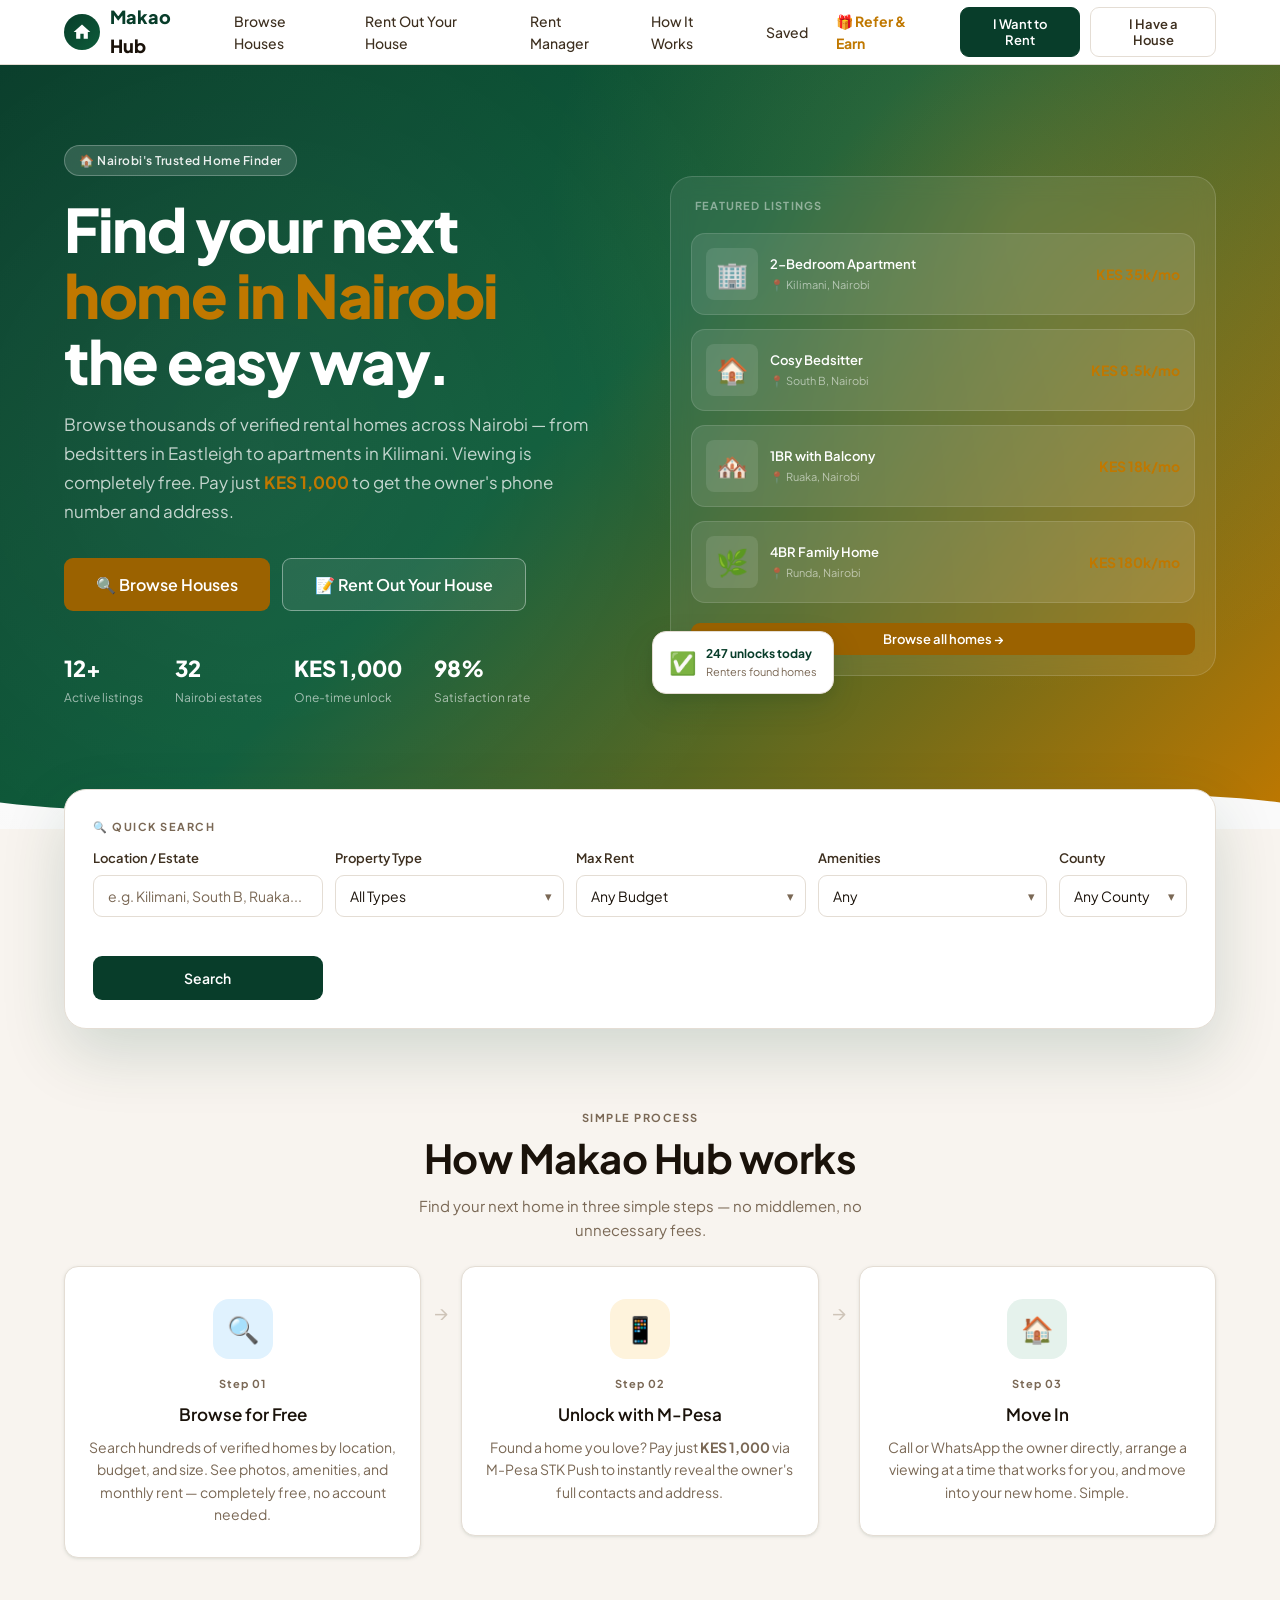
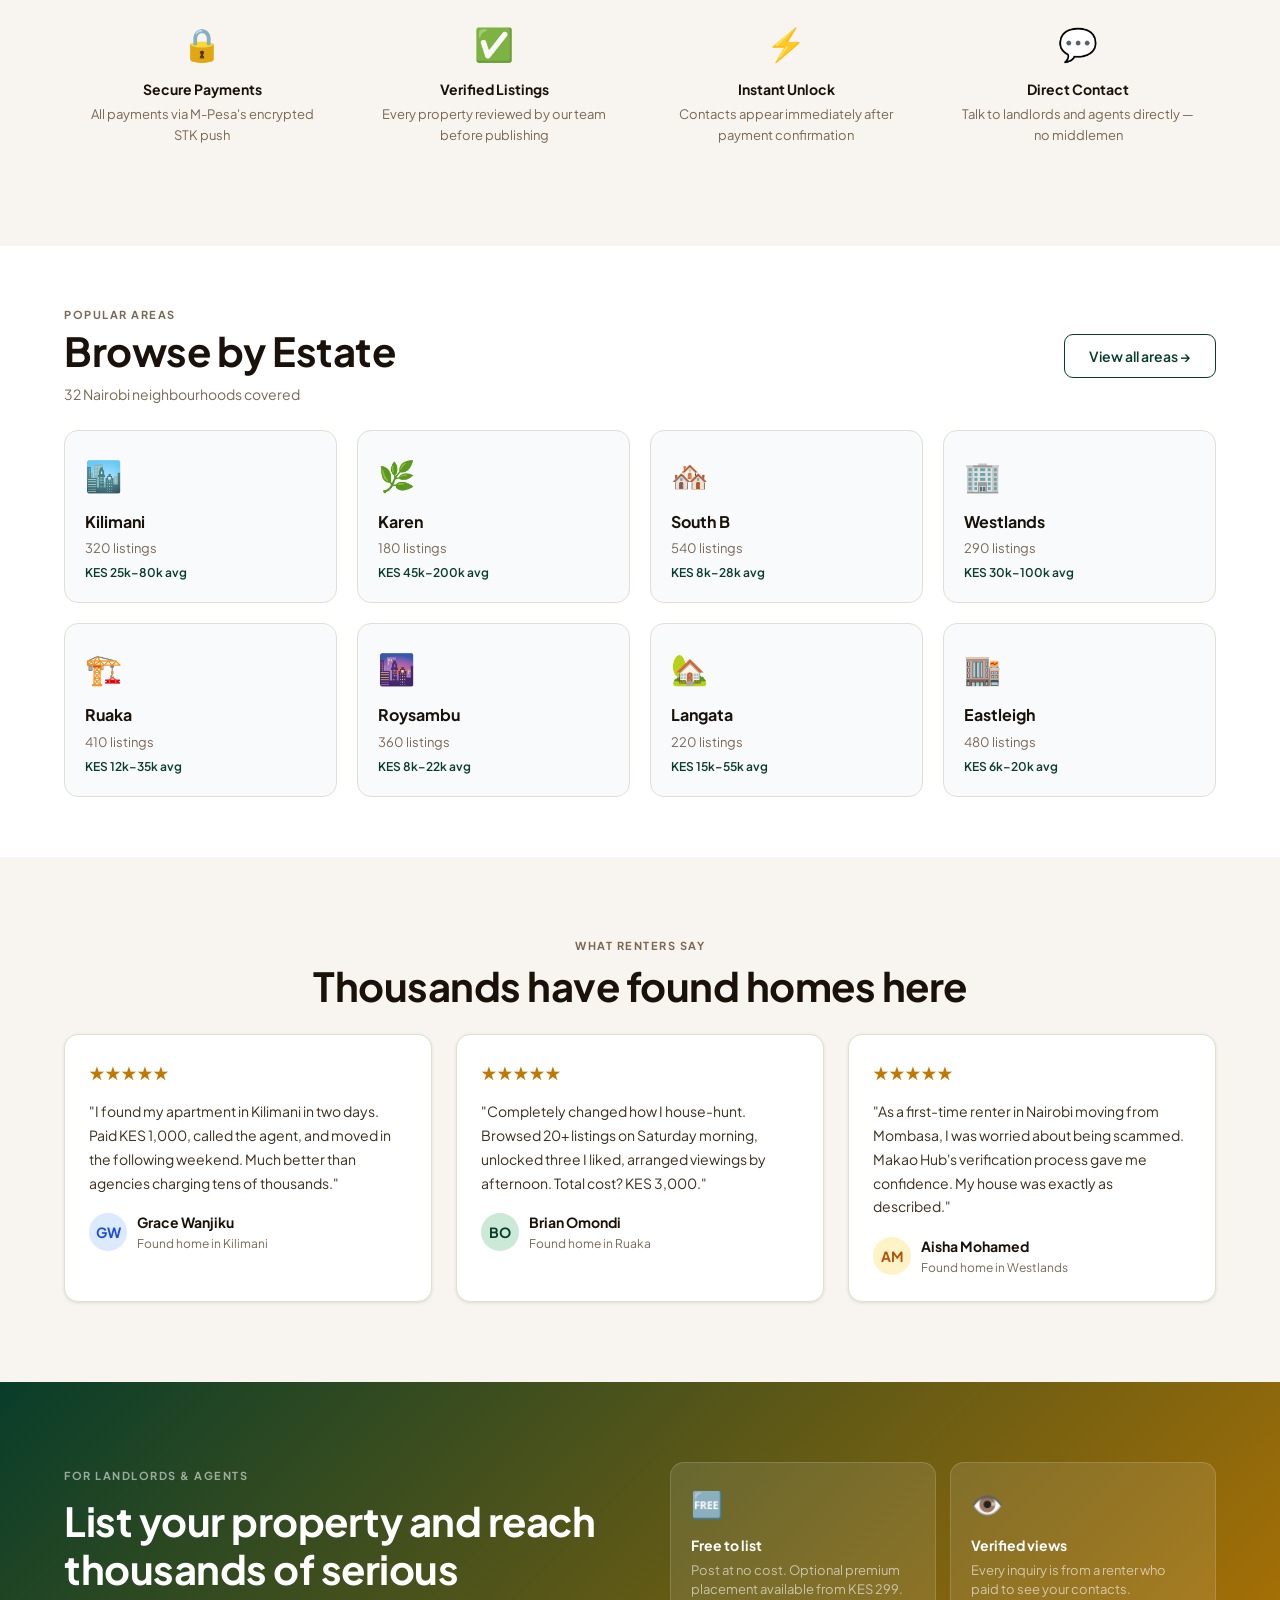
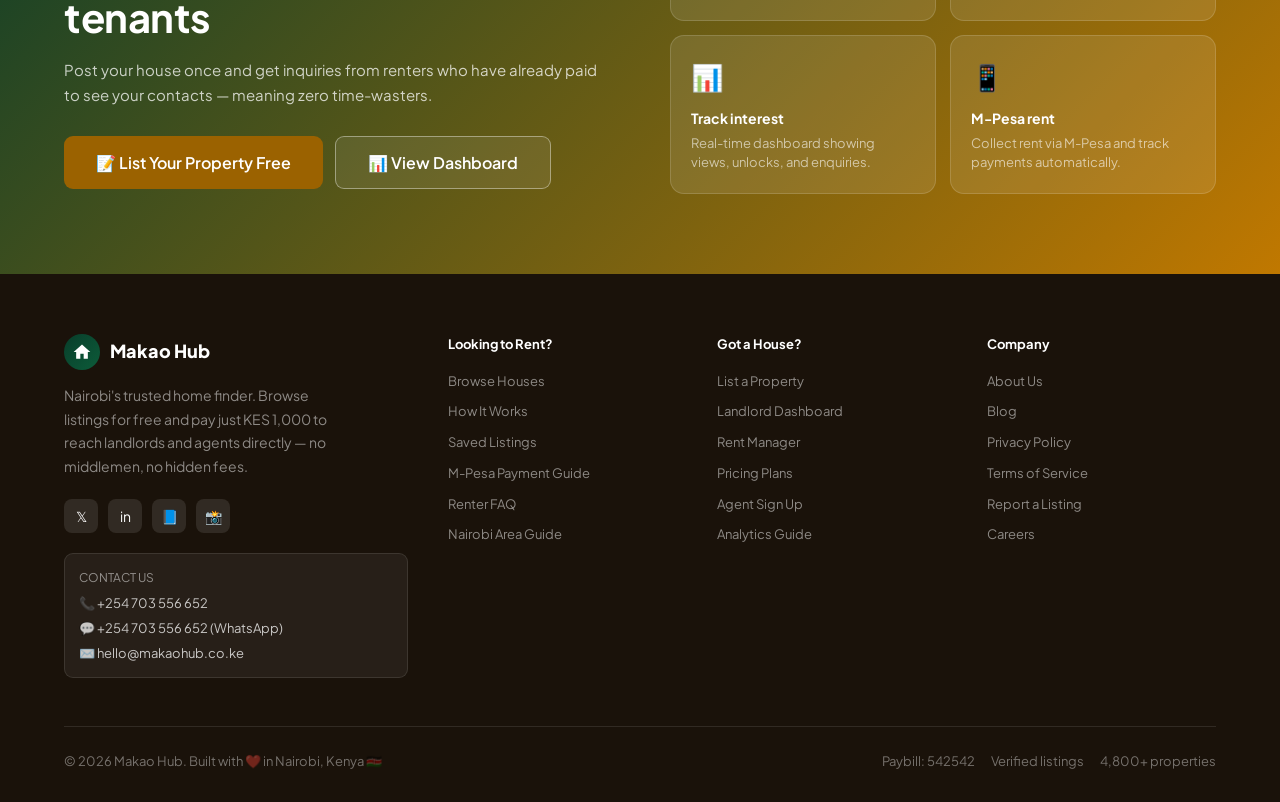
==== commit 05ee4610: "Premium UI overhaul: Deep Jade + Warm Gold palette, enhanced cards and UX" ====
--- a/index.html
+++ b/index.html
@@ -4,7 +4,7 @@
 <meta charset="UTF-8">
 <meta name="viewport" content="width=device-width, initial-scale=1.0">
 <title>Makao Hub — Find Your Next Home in Nairobi</title>
-<meta name="theme-color" content="#E8622A">
+<meta name="theme-color" content="#C07800">
 <meta name="mobile-web-app-capable" content="yes">
 <meta name="apple-mobile-web-app-capable" content="yes">
 <meta name="apple-mobile-web-app-status-bar-style" content="black-translucent">
@@ -231,7 +231,7 @@
       <div class="text-center mb-24"><div class="label mb-8">What Renters Say</div><h2>Thousands have found homes here</h2></div>
       <div class="grid3">
         <div class="card" style="padding:24px"><div style="color:var(--amber-light);font-size:18px;margin-bottom:12px">★★★★★</div><p style="font-size:14px;color:var(--ink-mid);line-height:1.7;margin-bottom:16px">"I found my apartment in Kilimani in two days. Paid KES 1,000, called the agent, and moved in the following weekend. Much better than agencies charging tens of thousands."</p><div style="display:flex;align-items:center;gap:10px"><div style="width:38px;height:38px;border-radius:50%;background:#DBEAFE;display:flex;align-items:center;justify-content:center;font-weight:700;color:#1D4ED8;font-size:14px">GW</div><div><div style="font-size:14px;font-weight:700">Grace Wanjiku</div><div style="font-size:12px;color:var(--ink-muted)">Found home in Kilimani</div></div></div></div>
-        <div class="card" style="padding:24px"><div style="color:var(--amber-light);font-size:18px;margin-bottom:12px">★★★★★</div><p style="font-size:14px;color:var(--ink-mid);line-height:1.7;margin-bottom:16px">"Completely changed how I house-hunt. Browsed 20+ listings on Saturday morning, unlocked three I liked, arranged viewings by afternoon. Total cost? KES 3,000."</p><div style="display:flex;align-items:center;gap:10px"><div style="width:38px;height:38px;border-radius:50%;background:#DCFCE7;display:flex;align-items:center;justify-content:center;font-weight:700;color:#16A34A;font-size:14px">BO</div><div><div style="font-size:14px;font-weight:700">Brian Omondi</div><div style="font-size:12px;color:var(--ink-muted)">Found home in Ruaka</div></div></div></div>
+        <div class="card" style="padding:24px"><div style="color:var(--amber-light);font-size:18px;margin-bottom:12px">★★★★★</div><p style="font-size:14px;color:var(--ink-mid);line-height:1.7;margin-bottom:16px">"Completely changed how I house-hunt. Browsed 20+ listings on Saturday morning, unlocked three I liked, arranged viewings by afternoon. Total cost? KES 3,000."</p><div style="display:flex;align-items:center;gap:10px"><div style="width:38px;height:38px;border-radius:50%;background:#CCE9D8;display:flex;align-items:center;justify-content:center;font-weight:700;color:#083D2A;font-size:14px">BO</div><div><div style="font-size:14px;font-weight:700">Brian Omondi</div><div style="font-size:12px;color:var(--ink-muted)">Found home in Ruaka</div></div></div></div>
         <div class="card" style="padding:24px"><div style="color:var(--amber-light);font-size:18px;margin-bottom:12px">★★★★★</div><p style="font-size:14px;color:var(--ink-mid);line-height:1.7;margin-bottom:16px">"As a first-time renter in Nairobi moving from Mombasa, I was worried about being scammed. Makao Hub's verification process gave me confidence. My house was exactly as described."</p><div style="display:flex;align-items:center;gap:10px"><div style="width:38px;height:38px;border-radius:50%;background:#FEF3C7;display:flex;align-items:center;justify-content:center;font-weight:700;color:#B45309;font-size:14px">AM</div><div><div style="font-size:14px;font-weight:700">Aisha Mohamed</div><div style="font-size:12px;color:var(--ink-muted)">Found home in Westlands</div></div></div></div>
       </div>
     </div>
@@ -404,11 +404,11 @@
       <div id="photoPreview" style="display:flex;flex-wrap:wrap;gap:10px;margin-top:12px"></div>
 
       <div class="form-section-title">4 · Videos</div>
-      <div class="photo-upload" id="videoUploadBox" onclick="triggerVideoUpload()" style="border-color:#F4A468">
+      <div class="photo-upload" id="videoUploadBox" onclick="triggerVideoUpload()" style="border-color:#E8A83A">
         <div class="photo-upload-icon">🎥</div>
         <p><strong>Click to upload a video tour</strong> or drag and drop</p>
         <p style="font-size:12px;margin-top:6px">MP4, MOV up to 100 MB · Maximum 3 videos</p>
-        <p style="font-size:11px;margin-top:4px;color:#E8622A;font-weight:600">Listings with video tours get 6× more enquiries</p>
+        <p style="font-size:11px;margin-top:4px;color:#C07800;font-weight:600">Listings with video tours get 6× more enquiries</p>
       </div>
       <input type="file" id="videoInput" multiple accept="video/*" style="display:none" onchange="handleVideoUpload(this)">
       <div id="videoPreview" style="display:flex;flex-wrap:wrap;gap:10px;margin-top:12px"></div>
@@ -532,7 +532,7 @@
       <!-- M-PESA PAYMENTS -->
       <div class="dash-tab-content" id="dash-payments">
         <div class="dash-header"><div><h2>📱 M-Pesa Payments</h2><p class="text-muted" style="font-size:14px">Real-time M-Pesa transaction log</p></div><button class="btn btn-ghost btn-sm" onclick="showToast('📊 Transaction log downloaded')">📥 Export CSV</button></div>
-        <div class="card" style="padding:24px;margin-bottom:20px;background:linear-gradient(135deg,#F0FDF4,#DCFCE7);border-color:#BBF7D0"><div style="display:flex;align-items:center;gap:16px"><div style="font-size:40px">📱</div><div style="flex:1"><div style="font-size:15px;font-weight:700;margin-bottom:4px">M-Pesa Rent Collection — Active</div><div style="font-size:13px;color:var(--ink-muted);line-height:1.5">Your Paybill: <strong style="color:var(--green)">542542</strong> · Account: Your name or unit number · Tenants pay directly, you get an instant SMS.</div></div><button class="btn btn-primary btn-sm" onclick="showToast('⚙️ M-Pesa settings updated')">Configure</button></div></div>
+        <div class="card" style="padding:24px;margin-bottom:20px;background:linear-gradient(135deg,#E5F2EC,#CCE9D8);border-color:rgba(8,61,42,.15)"><div style="display:flex;align-items:center;gap:16px"><div style="font-size:40px">📱</div><div style="flex:1"><div style="font-size:15px;font-weight:700;margin-bottom:4px">M-Pesa Rent Collection — Active</div><div style="font-size:13px;color:var(--ink-muted);line-height:1.5">Your Paybill: <strong style="color:var(--green)">542542</strong> · Account: Your name or unit number · Tenants pay directly, you get an instant SMS.</div></div><button class="btn btn-primary btn-sm" onclick="showToast('⚙️ M-Pesa settings updated')">Configure</button></div></div>
         <div class="dash-section"><div class="dash-section-hdr"><h3>Recent Transactions</h3><span class="badge badge-green">● Live</span></div><div style="overflow-x:auto"><table class="dash-table w-full"><thead><tr><th>Date & Time</th><th>From</th><th>Amount</th><th>M-Pesa Ref</th><th>Property</th><th>Status</th></tr></thead><tbody id="paymentsBody"></tbody></table></div></div>
       </div>
       <!-- MAINTENANCE -->
@@ -647,7 +647,7 @@
         </div>
         <div style="display:flex;gap:10px;margin-top:14px;flex-wrap:wrap">
           <button onclick="shareRefWhatsApp()" style="flex:1;min-width:140px;display:flex;align-items:center;justify-content:center;gap:8px;padding:11px 16px;background:#25D366;border-radius:var(--r-sm);font-size:13px;font-weight:700;color:#fff;cursor:pointer;border:none">📲 Share on WhatsApp</button>
-          <button onclick="shareRefSMS()" style="flex:1;min-width:140px;display:flex;align-items:center;justify-content:center;gap:8px;padding:11px 16px;background:#0D1520;border-radius:var(--r-sm);font-size:13px;font-weight:700;color:#fff;cursor:pointer;border:none">💬 Share via SMS</button>
+          <button onclick="shareRefSMS()" style="flex:1;min-width:140px;display:flex;align-items:center;justify-content:center;gap:8px;padding:11px 16px;background:#041F15;border-radius:var(--r-sm);font-size:13px;font-weight:700;color:#fff;cursor:pointer;border:none">💬 Share via SMS</button>
           <button onclick="shareRefNative()" style="flex:1;min-width:140px;display:flex;align-items:center;justify-content:center;gap:8px;padding:11px 16px;background:var(--green-tint);border:1.5px solid var(--green-light);border-radius:var(--r-sm);font-size:13px;font-weight:700;color:var(--green-mid);cursor:pointer">↗ Share</button>
         </div>
       </div>
@@ -727,12 +727,12 @@
       <div class="mpesa-amount"><div class="price">KES 1,000</div><div class="desc">One-time unlock for <strong id="mpesaListing"></strong></div></div>
 
       <!-- Paybill details box (always visible) -->
-      <div style="background:linear-gradient(135deg,#1A2332,#0D1520);border-radius:var(--r-sm);padding:16px;margin-bottom:16px;color:#fff;text-align:center">
+      <div style="background:linear-gradient(135deg,#083D2A,#041F15);border-radius:var(--r-sm);padding:16px;margin-bottom:16px;color:#fff;text-align:center">
         <div style="font-size:11px;opacity:.6;margin-bottom:8px;letter-spacing:.06em;text-transform:uppercase">All payments go to</div>
         <div style="display:flex;justify-content:center;gap:32px;margin-bottom:6px">
-          <div><div style="font-size:10px;opacity:.6;margin-bottom:2px">Paybill</div><div style="font-size:22px;font-weight:800;letter-spacing:.04em;color:#F4A468">542542</div></div>
+          <div><div style="font-size:10px;opacity:.6;margin-bottom:2px">Paybill</div><div style="font-size:22px;font-weight:800;letter-spacing:.04em;color:#E8A83A">542542</div></div>
           <div style="width:1px;background:rgba(255,255,255,.15)"></div>
-          <div><div style="font-size:10px;opacity:.6;margin-bottom:2px">Account</div><div style="font-size:22px;font-weight:800;letter-spacing:.04em;color:#F4A468">289989</div></div>
+          <div><div style="font-size:10px;opacity:.6;margin-bottom:2px">Account</div><div style="font-size:22px;font-weight:800;letter-spacing:.04em;color:#E8A83A">289989</div></div>
         </div>
         <div style="font-size:10px;opacity:.5">M-Pesa → Lipa na M-Pesa → Pay Bill</div>
       </div>
@@ -778,8 +778,8 @@
 
       <!-- Success: revealed contacts -->
       <div id="mpesaSuccess" style="display:none">
-        <div style="background:linear-gradient(135deg,#F0FDF4,#DCFCE7);border:1px solid #BBF7D0;border-radius:var(--r-sm);padding:16px;margin-bottom:16px">
-          <div style="font-size:13px;font-weight:700;color:#15803D;margin-bottom:12px">🎉 Payment confirmed! Here are the details:</div>
+        <div style="background:linear-gradient(135deg,#E5F2EC,#CCE9D8);border:1px solid rgba(8,61,42,.15);border-radius:var(--r-sm);padding:16px;margin-bottom:16px">
+          <div style="font-size:13px;font-weight:700;color:#083D2A;margin-bottom:12px">🎉 Payment confirmed! Here are the details:</div>
           <div style="display:flex;flex-direction:column;gap:10px">
             <div style="display:flex;align-items:center;gap:10px;font-size:13px"><span style="font-size:20px">📍</span><div><div style="font-weight:600;color:var(--ink)">Full Address</div><div id="revealedAddress" style="color:var(--ink-muted)"></div></div></div>
             <div style="display:flex;align-items:center;gap:10px;font-size:13px"><span style="font-size:20px">📞</span><div><div style="font-weight:600;color:var(--ink)">Phone / Call</div><div id="revealedPhone" style="color:var(--ink-muted)"></div></div></div>
--- a/styles.css
+++ b/styles.css
@@ -1,16 +1,16 @@
 /* ── Reset ── */
 *,*::before,*::after{box-sizing:border-box;margin:0;padding:0}
 :root{
-  --green:#1A2332;--green-mid:#E8622A;--green-light:#F4A468;--green-tint:#FFF4EE;
-  --amber:#C2500F;--amber-light:#E8622A;--amber-tint:#FFF4EE;
+  --green:#083D2A;--green-mid:#C07800;--green-light:#E8A83A;--green-tint:#E5F2EC;
+  --amber:#9B6200;--amber-light:#C07800;--amber-tint:#FEF3DC;
   --red:#DC2626;--red-tint:#FEE2E2;
-  --ink:#1C1917;--ink-mid:#44403C;--ink-muted:#78716C;
-  --border:#E7E5E4;--border-dark:#D6D3D1;
-  --bg:#FAFAF8;--white:#FFFFFF;--card:#FFFFFF;
-  --shadow:0 1px 3px rgba(0,0,0,.08),0 1px 2px rgba(0,0,0,.06);
-  --shadow-md:0 4px 6px rgba(0,0,0,.07),0 2px 4px rgba(0,0,0,.06);
-  --shadow-lg:0 10px 25px rgba(0,0,0,.1),0 4px 10px rgba(0,0,0,.06);
-  --r:12px;--r-sm:8px;--r-lg:20px;
+  --ink:#1A120A;--ink-mid:#3D2F1F;--ink-muted:#7A6855;
+  --border:#E4DDD4;--border-dark:#CEC4B8;
+  --bg:#F8F4EF;--white:#FFFFFF;--card:#FFFFFF;
+  --shadow:0 1px 4px rgba(8,61,42,.07),0 1px 2px rgba(8,61,42,.05);
+  --shadow-md:0 4px 12px rgba(8,61,42,.1),0 2px 6px rgba(8,61,42,.07);
+  --shadow-lg:0 12px 32px rgba(8,61,42,.13),0 4px 12px rgba(8,61,42,.08);
+  --r:14px;--r-sm:9px;--r-lg:22px;
   --font:'Plus Jakarta Sans',sans-serif;
   --font-serif:'Instrument Serif',serif;
 }
@@ -35,9 +35,9 @@
 .label{font-size:11px;font-weight:700;letter-spacing:1.5px;text-transform:uppercase;color:var(--ink-muted)}
 .btn{display:inline-flex;align-items:center;justify-content:center;gap:8px;padding:12px 24px;border-radius:var(--r-sm);font-size:14px;font-weight:600;transition:all .18s;cursor:pointer;border:none;white-space:nowrap}
 .btn-primary{background:var(--green);color:#fff}
-.btn-primary:hover{background:var(--green-mid);transform:translateY(-1px);box-shadow:var(--shadow-md)}
+.btn-primary:hover{background:var(--green-mid);transform:translateY(-1px);box-shadow:0 6px 20px rgba(8,61,42,.25)}
 .btn-amber{background:var(--amber);color:#fff}
-.btn-amber:hover{background:var(--amber-light);transform:translateY(-1px);box-shadow:0 4px 12px rgba(232,98,42,.3)}
+.btn-amber:hover{background:var(--amber-light);transform:translateY(-1px);box-shadow:0 4px 12px rgba(192,120,0,.3)}
 .btn-outline{background:transparent;color:var(--green);border:1.5px solid var(--green)}
 .btn-outline:hover{background:var(--green-tint)}
 .btn-ghost{background:transparent;color:var(--ink-mid);border:1.5px solid var(--border-dark)}
@@ -53,7 +53,7 @@
 .badge-grey{background:#F3F4F6;color:var(--ink-muted)}
 .badge-blue{background:#DBEAFE;color:#1D4ED8}
 .input{width:100%;padding:11px 14px;border:1.5px solid var(--border);border-radius:var(--r-sm);font-size:14px;color:var(--ink);background:var(--white);transition:border-color .18s,box-shadow .18s;outline:none}
-.input:focus{border-color:var(--green-light);box-shadow:0 0 0 3px rgba(232,98,42,.15)}
+.input:focus{border-color:var(--green);box-shadow:0 0 0 3px rgba(8,61,42,.12)}
 .input::placeholder{color:var(--ink-muted)}
 .input.error{border-color:var(--red);box-shadow:0 0 0 3px rgba(220,38,38,.1)}
 .select-wrap{position:relative}
@@ -96,8 +96,8 @@
 .page.active{display:block}
 
 /* ── Hero ── */
-.hero{background:linear-gradient(135deg,var(--green) 0%,var(--green-mid) 60%,#0D1520 100%);padding:80px 0 0;position:relative;overflow:hidden}
-.hero::before{content:"";position:absolute;inset:0;background-image:radial-gradient(circle at 20% 50%,rgba(255,255,255,.06) 0%,transparent 50%),radial-gradient(circle at 80% 20%,rgba(244,164,104,.2) 0%,transparent 40%)}
+.hero{background:linear-gradient(135deg,#083D2A 0%,#0D5C3A 45%,#C07800 100%);padding:80px 0 0;position:relative;overflow:hidden}
+.hero::before{content:"";position:absolute;inset:0;background-image:radial-gradient(circle at 20% 50%,rgba(255,255,255,.06) 0%,transparent 50%),radial-gradient(circle at 80% 20%,rgba(232,168,58,.2) 0%,transparent 40%)}
 .hero-inner{position:relative;z-index:1;display:grid;grid-template-columns:1fr 1fr;gap:60px;align-items:center}
 .hero-eyebrow{display:inline-flex;align-items:center;gap:8px;background:rgba(255,255,255,.12);border:1px solid rgba(255,255,255,.2);border-radius:20px;padding:5px 14px;font-size:12px;font-weight:600;color:rgba(255,255,255,.9);letter-spacing:.5px;margin-bottom:20px}
 .hero h1{color:#fff;margin-bottom:16px}
@@ -111,7 +111,7 @@
 .hero-img-card{background:rgba(255,255,255,.08);border:1px solid rgba(255,255,255,.15);border-radius:var(--r-lg);overflow:hidden;backdrop-filter:blur(10px)}
 .hero-listing-preview{padding:20px;display:flex;flex-direction:column;gap:14px}
 .hero-listing-item{background:rgba(255,255,255,.1);border:1px solid rgba(255,255,255,.12);border-radius:var(--r);padding:14px;display:flex;gap:12px;align-items:center;cursor:pointer;transition:background .18s}
-.hero-listing-item:hover{background:rgba(255,255,255,.18)}
+.hero-listing-item:hover{background:rgba(192,120,0,.15)}
 .hero-listing-img{width:52px;height:52px;border-radius:8px;flex-shrink:0;display:flex;align-items:center;justify-content:center;font-size:26px;background:rgba(255,255,255,.1)}
 .hero-listing-info{flex:1;min-width:0}
 .hero-listing-name{font-size:13px;font-weight:600;color:#fff;margin-bottom:2px;white-space:nowrap;overflow:hidden;text-overflow:ellipsis}
@@ -144,7 +144,7 @@
 .chip.active,.chip:hover{border-color:var(--green);color:var(--green);background:var(--green-tint)}
 .sort-select{padding:7px 32px 7px 12px;border-radius:var(--r-sm);border:1.5px solid var(--border);font-size:13px;background:var(--white);color:var(--ink-mid);cursor:pointer;appearance:none;background-image:url("data:image/svg+xml,%3Csvg xmlns='http://www.w3.org/2000/svg' width='12' height='8' viewBox='0 0 12 8'%3E%3Cpath d='M1 1l5 5 5-5' stroke='%236B7280' stroke-width='1.5' fill='none'/%3E%3C/svg%3E");background-repeat:no-repeat;background-position:right 10px center;outline:none}
 .listing-card{background:var(--white);border-radius:var(--r);border:1px solid var(--border);overflow:hidden;transition:all .22s;cursor:pointer}
-.listing-card:hover{transform:translateY(-3px);box-shadow:var(--shadow-lg);border-color:transparent}
+.listing-card:hover{transform:translateY(-3px);box-shadow:0 16px 40px rgba(8,61,42,.12);border-color:transparent}
 .listing-img{position:relative;height:210px;background:linear-gradient(135deg,#E5E7EB,#D1D5DB);overflow:hidden;display:flex;align-items:center;justify-content:center}
 .listing-img-placeholder{font-size:56px;transition:transform .4s}
 .listing-card:hover .listing-img-placeholder{transform:scale(1.1)}
@@ -206,12 +206,12 @@
 
 /* ── M-Pesa modal ── */
 .mpesa-modal{max-width:440px}
-.mpesa-header{background:linear-gradient(135deg,#16a34a,#15803d);padding:32px;text-align:center;border-radius:var(--r-lg) var(--r-lg) 0 0}
+.mpesa-header{background:linear-gradient(135deg,#083D2A,#0D5C3A);padding:32px;text-align:center;border-radius:var(--r-lg) var(--r-lg) 0 0}
 .mpesa-logo{font-size:48px;margin-bottom:10px}
 .mpesa-header h3{color:#fff;margin-bottom:4px;font-size:22px}
 .mpesa-header p{color:rgba(255,255,255,.75);font-size:13px}
 .mpesa-body{padding:28px}
-.mpesa-amount{text-align:center;padding:20px;background:#F0FDF4;border-radius:var(--r);border:1px solid #BBF7D0;margin-bottom:24px}
+.mpesa-amount{text-align:center;padding:20px;background:var(--green-tint);border-radius:var(--r);border:1px solid rgba(8,61,42,.15);margin-bottom:24px}
 .mpesa-amount .price{font-size:36px;font-weight:800;color:var(--green)}
 .mpesa-amount .desc{font-size:13px;color:var(--ink-muted);margin-top:4px}
 .mpesa-steps{display:flex;flex-direction:column;gap:14px;margin-bottom:24px}
@@ -227,7 +227,7 @@
 
 /* ── Register page ── */
 .register-layout{display:grid;grid-template-columns:1fr 1.3fr;gap:0;min-height:calc(100vh - 64px)}
-.register-sidebar{background:linear-gradient(160deg,#1A2332 0%,#0D1520 100%);padding:60px 48px;position:sticky;top:64px;height:calc(100vh - 64px);display:flex;flex-direction:column;justify-content:center;overflow-y:auto}
+.register-sidebar{background:linear-gradient(160deg,#083D2A 0%,#041F15 100%);padding:60px 48px;position:sticky;top:64px;height:calc(100vh - 64px);display:flex;flex-direction:column;justify-content:center;overflow-y:auto}
 .register-sidebar h2{color:#fff;margin-bottom:16px}
 .register-sidebar p{color:rgba(255,255,255,.75);font-size:15px;line-height:1.7;margin-bottom:32px}
 .register-benefit{display:flex;align-items:flex-start;gap:14px;margin-bottom:20px}
@@ -372,6 +372,28 @@
 .hidden{display:none!important}
 .divider{height:1px;background:var(--border);margin:20px 0}
 
+/* ── Enhanced UI ── */
+.listing-img{background:linear-gradient(135deg,#E5F2EC,#C8E6D8)}
+.listing-card{box-shadow:0 2px 8px rgba(8,61,42,.06);border-color:rgba(8,61,42,.1)}
+.listing-price{background:linear-gradient(135deg,#083D2A,#0D5C3A);-webkit-background-clip:text;-webkit-text-fill-color:transparent;background-clip:text}
+.unlock-btn{background:linear-gradient(135deg,#9B6200,#C07800);box-shadow:0 2px 8px rgba(192,120,0,.3)}
+.unlock-btn:hover{background:linear-gradient(135deg,#C07800,#D4890A);transform:scale(1.02);box-shadow:0 4px 14px rgba(192,120,0,.4)}
+.nav-logo-mark{background:linear-gradient(135deg,#083D2A,#0D5C3A)}
+.hero-eyebrow{background:rgba(255,255,255,.14);border-color:rgba(255,255,255,.25)}
+.search-card{box-shadow:0 24px 64px rgba(8,61,42,.16)}
+.chip.active,.chip:hover{border-color:var(--green);color:var(--green);background:var(--green-tint)}
+.listing-badge .badge-green{background:rgba(8,61,42,.1);color:#083D2A}
+.amenity-chip{background:#EEE8E0;color:var(--ink-mid)}
+.dash-avatar{background:linear-gradient(135deg,#083D2A,#0D5C3A)}
+.stat-card-val{color:var(--ink)}
+.contact-icon{background:linear-gradient(135deg,#083D2A,#0D5C3A)}
+.mpesa-step-num{background:linear-gradient(135deg,#083D2A,#0D5C3A)}
+.form-section-title{color:#083D2A;border-bottom-color:var(--green-tint)}
+.progress-fill.green{background:linear-gradient(90deg,#083D2A,#0D5C3A)}
+.mini-bar.highlight{background:var(--green)}
+.mini-bar{background:var(--green-tint)}
+.mini-bar:hover{background:var(--green-light)}
+
 /* ── Responsive ── */
 @media(max-width:1100px){
   .stat-cards{grid-template-columns:1fr 1fr}
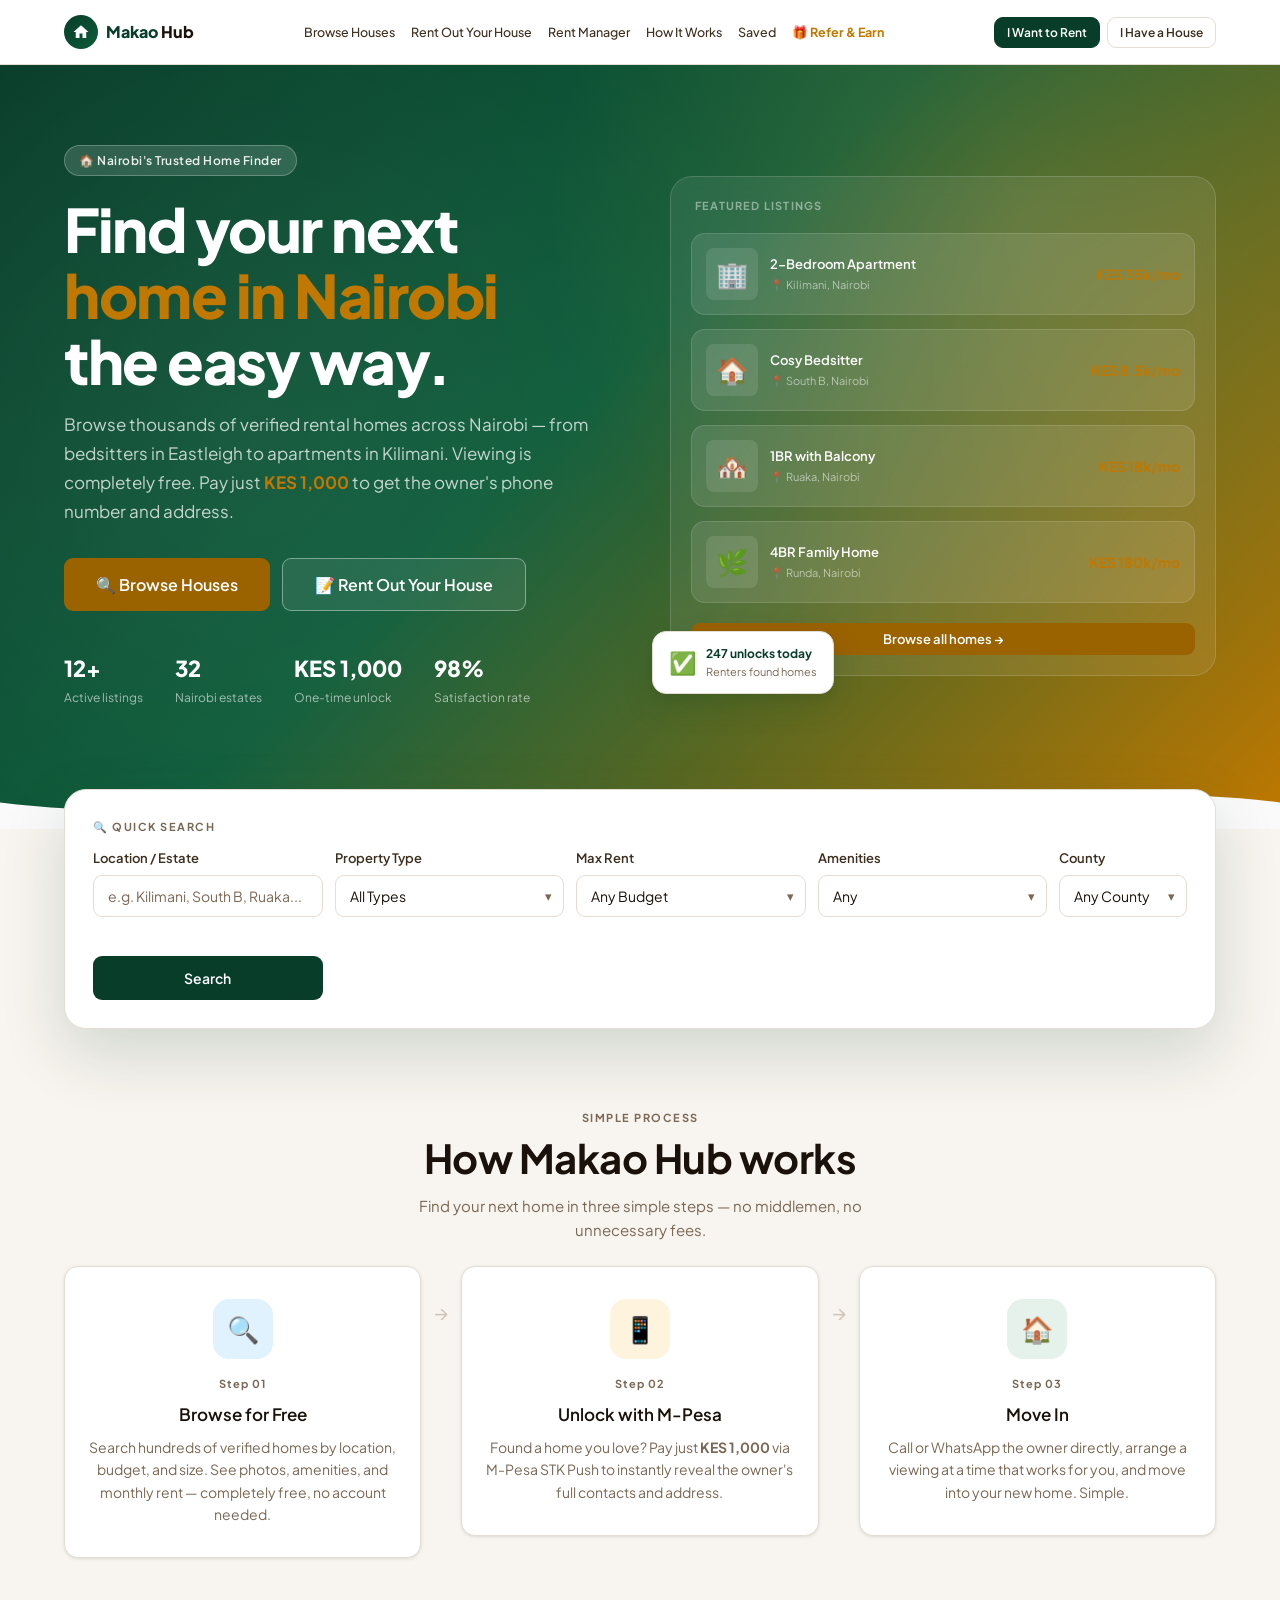
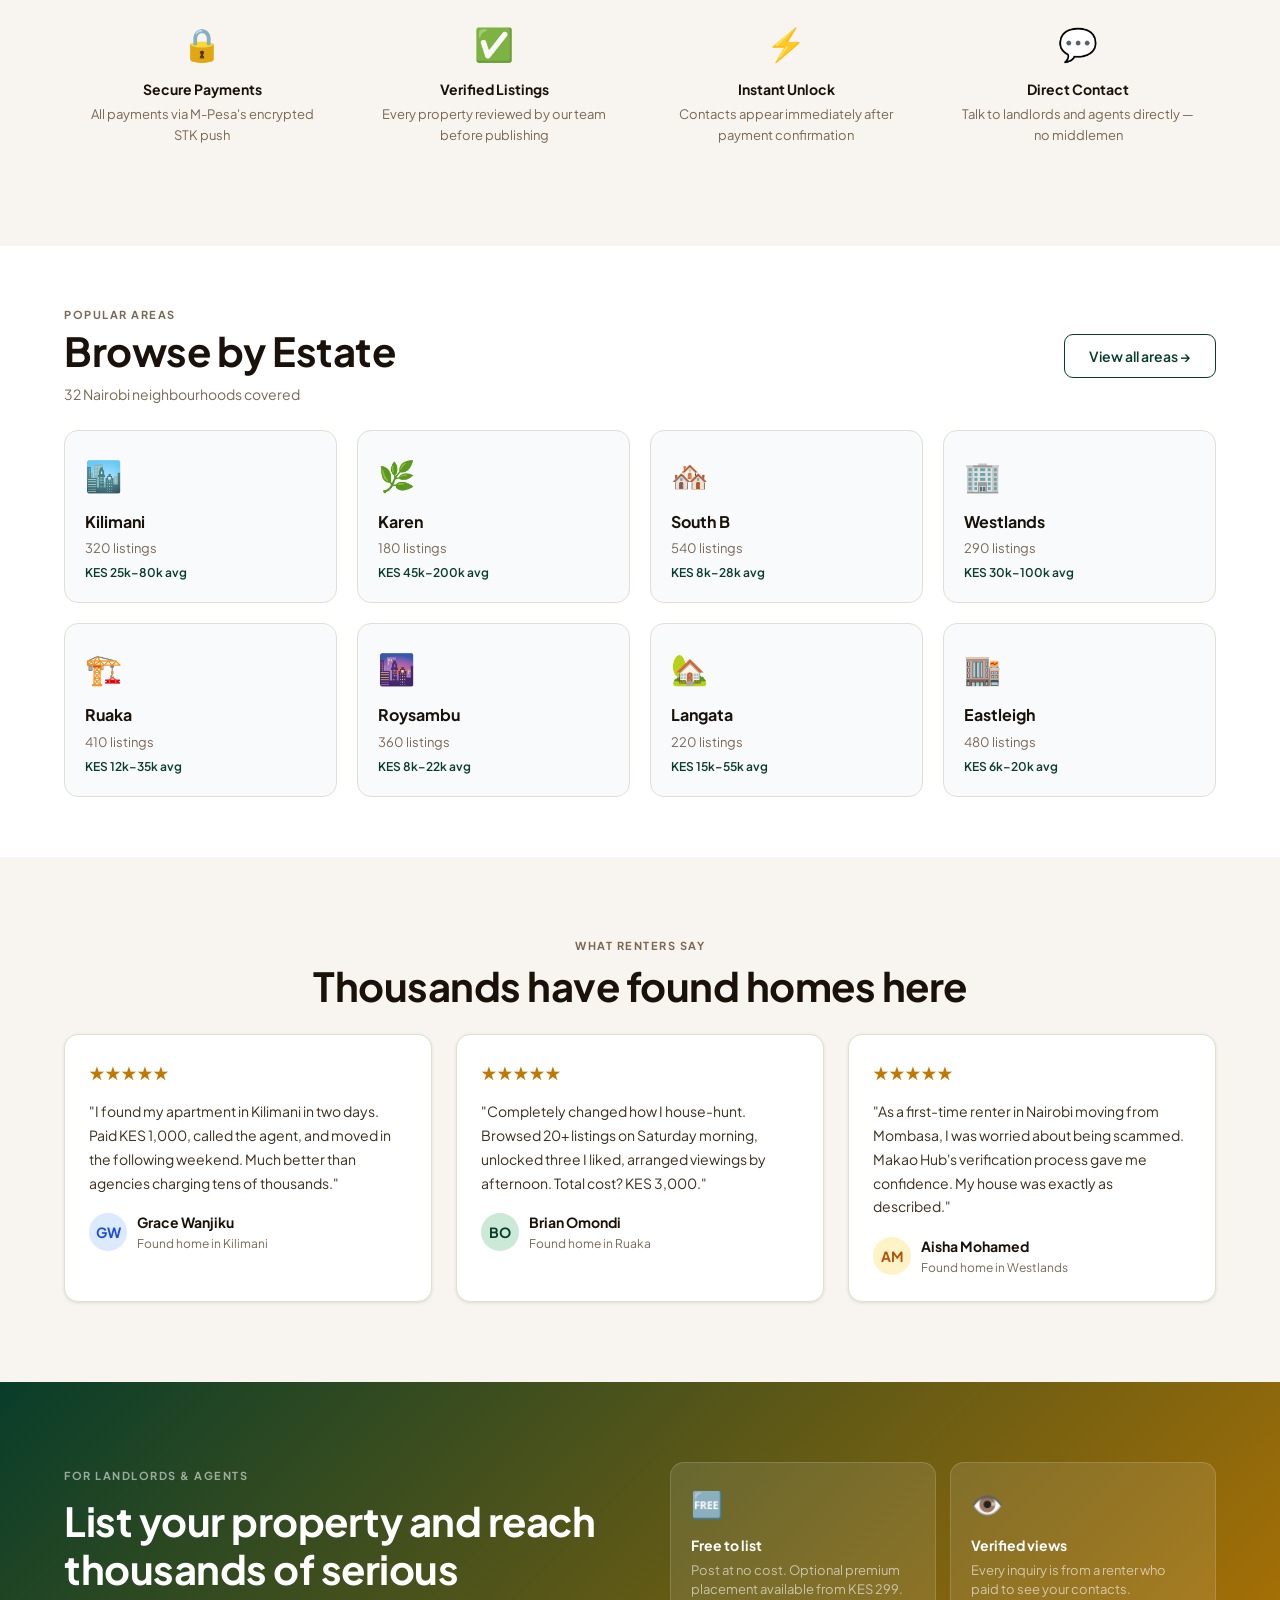
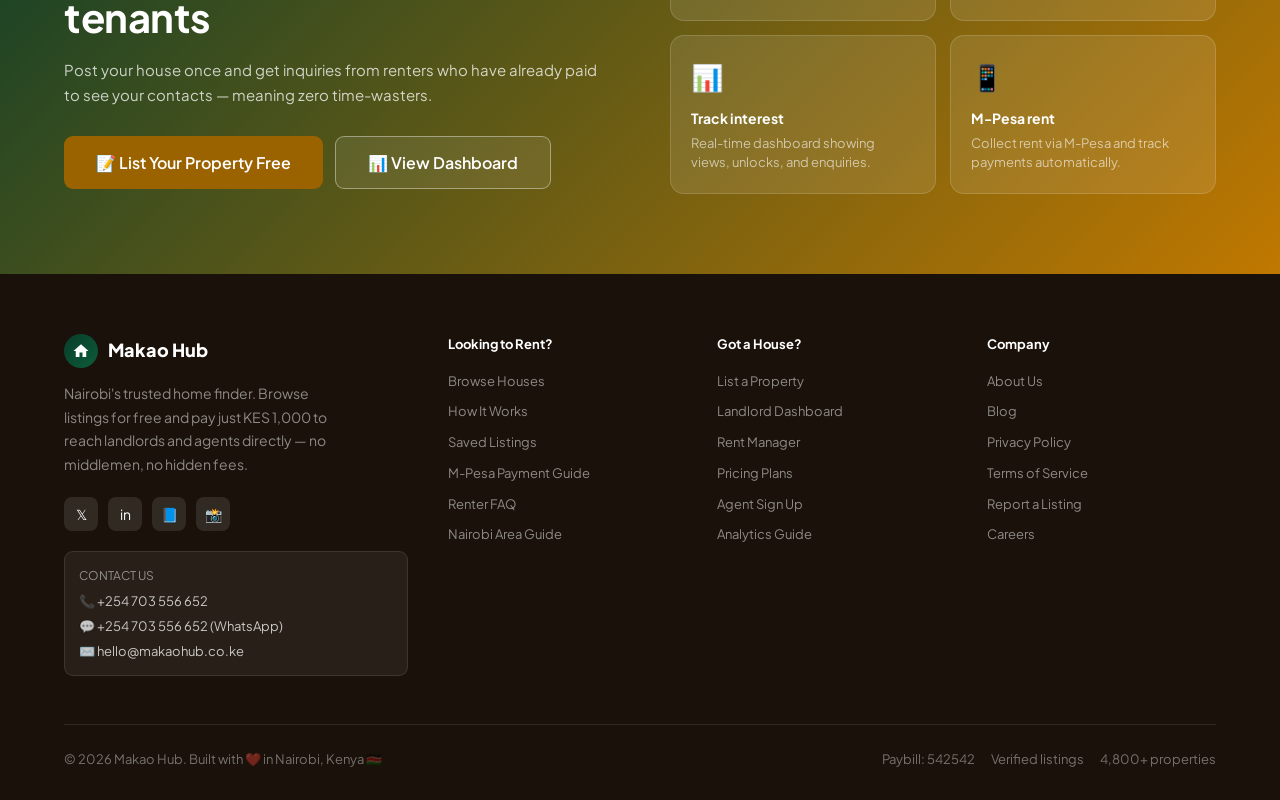
==== commit f66b71a0: "Add edit listing modal, BnB type, renew options, paid plan payment, precise GPS, beds field toggle, " ====
--- a/index.html
+++ b/index.html
@@ -267,7 +267,7 @@
     <div class="container">
       <div class="search-row" style="grid-template-columns:1.5fr 1fr 1fr 1fr 1fr auto">
         <div class="form-group"><input class="input" placeholder="Search by estate or name..." id="filterLoc" onkeydown="if(event.key==='Enter')applyFilters()"></div>
-        <div class="select-wrap"><select class="input" id="filterType" onchange="applyFilters()"><option value="">All Types</option><option>Bedsitter</option><option>Single Room</option><option>1 Bedroom</option><option>2 Bedrooms</option><option>3 Bedrooms</option><option>4+ Bedrooms</option><option>Maisonette</option><option>Studio</option></select></div>
+        <div class="select-wrap"><select class="input" id="filterType" onchange="applyFilters()"><option value="">All Types</option><option>Bedsitter</option><option>Single Room</option><option>1 Bedroom</option><option>2 Bedrooms</option><option>3 Bedrooms</option><option>4+ Bedrooms</option><option>Maisonette</option><option>Bungalow</option><option>Townhouse</option><option>Studio</option><option>BnB</option></select></div>
         <div class="select-wrap"><select class="input" id="filterBudget" onchange="applyFilters()"><option value="">Any Budget</option><option value="10000">Under KES 10k</option><option value="20000">KES 10k – 20k</option><option value="35000">KES 20k – 35k</option><option value="60000">KES 35k – 60k</option><option value="100000">KES 60k – 100k</option><option value="999999">Over KES 100k</option></select></div>
         <div class="select-wrap"><select class="input" id="filterAmenity" onchange="applyFilters()"><option value="">Any Amenity</option><option>Parking</option><option>24hr Water</option><option>Furnished</option><option>Ensuite</option><option>Fibre-ready</option><option>Generator</option><option>Swimming Pool</option><option>DSQ</option><option>Garden</option><option>Elevator</option></select></div>
         <div class="select-wrap"><select class="input" id="filterCounty" onchange="applyFilters()"><option value="">Any County</option><option>Nairobi</option><option>Kiambu</option><option>Kajiado</option><option>Machakos</option><option>Nakuru</option><option>Mombasa</option></select></div>
@@ -285,6 +285,7 @@
           <button class="chip" data-filter="1 Bedroom" onclick="setChip(this,'1 Bedroom')">1 Bed</button>
           <button class="chip" data-filter="2 Bedrooms" onclick="setChip(this,'2 Bedrooms')">2 Bed</button>
           <button class="chip" data-filter="3 Bedrooms" onclick="setChip(this,'3 Bedrooms')">3 Bed+</button>
+          <button class="chip" data-filter="BnB" onclick="setChip(this,'BnB')">BnB</button>
           <button class="chip" data-filter="Furnished" onclick="setChipAmenity(this,'Furnished')">Furnished</button>
         </div>
         <select class="sort-select" id="sortSelect" onchange="applyFilters()"><option value="newest">Newest first</option><option value="price-asc">Price: Low → High</option><option value="price-desc">Price: High → Low</option><option value="popular">Most viewed</option></select>
@@ -336,7 +337,7 @@
       <div style="display:flex;flex-direction:column;gap:16px">
         <div class="form-row">
           <div class="form-group"><label class="form-label">Property Title <span style="color:var(--red)">*</span></label><input class="input" id="regTitle" placeholder="e.g. Spacious 2BR apartment in Kilimani with parking" oninput="updateRegProgress()"><div class="form-error" id="regTitleErr">Please enter a title for your property</div></div>
-          <div class="form-group"><label class="form-label">Property Type <span style="color:var(--red)">*</span></label><div class="select-wrap"><select class="input" id="regType" onchange="updateRegProgress()"><option value="">Select type</option><option>Bedsitter</option><option>Single Room</option><option>Studio Apartment</option><option>1 Bedroom</option><option>2 Bedrooms</option><option>3 Bedrooms</option><option>4+ Bedrooms</option><option>Maisonette</option><option>Bungalow</option><option>Townhouse</option></select></div><div class="form-error" id="regTypeErr">Please select a property type</div></div>
+          <div class="form-group"><label class="form-label">Property Type <span style="color:var(--red)">*</span></label><div class="select-wrap"><select class="input" id="regType" onchange="updateRegProgress();toggleBedsField()"><option value="">Select type</option><option>Bedsitter</option><option>Single Room</option><option>Studio Apartment</option><option>1 Bedroom</option><option>2 Bedrooms</option><option>3 Bedrooms</option><option>4+ Bedrooms</option><option>Maisonette</option><option>Bungalow</option><option>Townhouse</option><option>BnB / Short Stay</option></select></div><div class="form-error" id="regTypeErr">Please select a property type</div></div>
         </div>
         <div class="form-row">
           <div class="form-group"><label class="form-label">County <span style="color:var(--red)">*</span></label><div class="select-wrap"><select class="input" id="regCounty" onchange="updateRegProgress();updateAreasByCounty()"><option value="">Select county</option><option>Nairobi</option><option>Kiambu</option><option>Machakos</option><option>Kajiado</option><option>Nakuru</option><option>Mombasa</option><option>Kisumu</option><option>Uasin Gishu</option><option>Meru</option><option>Nyeri</option><option>Kirinyaga</option><option>Murang'a</option><option>Nyandarua</option><option>Laikipia</option><option>Other</option></select></div><div class="form-error" id="regCountyErr">Please select a county</div></div>
@@ -363,7 +364,7 @@
           <div class="form-group"><label class="form-label">Deposit Required</label><div class="select-wrap"><select class="input" id="regDeposit"><option>1 month's rent</option><option>2 months' rent</option><option>3 months' rent</option><option>No deposit</option></select></div></div>
         </div>
         <div class="form-row">
-          <div class="form-group"><label class="form-label">Bedrooms <span style="color:var(--red)">*</span></label><div class="select-wrap"><select class="input" id="regBeds"><option value="0">Bedsitter / Studio</option><option value="1">1 Bedroom</option><option value="2">2 Bedrooms</option><option value="3">3 Bedrooms</option><option value="4">4+ Bedrooms</option></select></div></div>
+          <div id="bedsFieldGroup"><div class="form-group"><label class="form-label">Bedrooms <span style="color:var(--red)">*</span></label><div class="select-wrap"><select class="input" id="regBeds"><option value="0">Bedsitter / Studio</option><option value="1">1 Bedroom</option><option value="2">2 Bedrooms</option><option value="3">3 Bedrooms</option><option value="4">4+ Bedrooms</option></select></div></div></div>
           <div class="form-group"><label class="form-label">Bathrooms <span style="color:var(--red)">*</span></label><div class="select-wrap"><select class="input" id="regBaths"><option>1</option><option>2</option><option>3</option><option>4+</option></select></div></div>
         </div>
         <div class="form-row">
@@ -433,6 +434,16 @@
         <div class="pricing-card" onclick="selectPlan(this,'featured')"><div class="pricing-card-price">KES 299</div><div class="pricing-card-label">Featured Listing</div><div class="pricing-card-duration">60 days</div><div class="pricing-card-features">✓ Top of search results<br>✓ "Featured" badge<br>✓ Priority review<br>✓ All Standard benefits</div></div>
         <div class="pricing-card" onclick="selectPlan(this,'premium')"><div class="pricing-card-price">KES 599</div><div class="pricing-card-label">Premium Listing</div><div class="pricing-card-duration">90 days</div><div class="pricing-card-features">✓ Highlighted card<br>✓ Homepage featured<br>✓ Social media share<br>✓ All Featured benefits</div></div>
       </div>
+      <!-- Payment section for paid plans -->
+      <div id="listingPaymentBox" style="display:none;margin-top:16px;background:linear-gradient(135deg,#083D2A,#0D5C3A);border-radius:var(--r);padding:20px;color:#fff">
+        <div style="font-size:13px;font-weight:700;margin-bottom:12px;color:rgba(255,255,255,.85)">💳 Pay via M-Pesa to activate your listing</div>
+        <div style="display:flex;gap:24px;margin-bottom:12px">
+          <div><div style="font-size:10px;opacity:.6;margin-bottom:2px">Paybill</div><div style="font-size:20px;font-weight:800;color:#E8A83A">542542</div></div>
+          <div><div style="font-size:10px;opacity:.6;margin-bottom:2px">Account</div><div style="font-size:20px;font-weight:800;color:#E8A83A">289989</div></div>
+          <div><div style="font-size:10px;opacity:.6;margin-bottom:2px">Amount</div><div style="font-size:20px;font-weight:800;color:#E8A83A" id="listingPayAmt">KES 299</div></div>
+        </div>
+        <div style="font-size:11px;opacity:.6">Send payment first, then submit your listing. We verify before publishing.</div>
+      </div>
       <input type="hidden" id="regPlan" value="free">
       <div style="margin-top:28px;padding:20px;background:#F9FAFB;border:1px solid var(--border);border-radius:var(--r)">
         <div style="display:flex;justify-content:space-between;font-size:13px;margin-bottom:8px"><span style="font-weight:600;color:var(--ink-mid)">Form completion</span><span style="font-weight:700;color:var(--green)" id="regProgressPct">0%</span></div>
@@ -794,6 +805,66 @@
   </div>
 </div>
 
+<!-- EDIT LISTING MODAL -->
+<div class="modal-overlay" id="editListingModal">
+  <div class="modal" style="max-width:520px">
+    <div style="background:linear-gradient(135deg,#083D2A,#0D5C3A);padding:24px;border-radius:22px 22px 0 0;display:flex;align-items:center;justify-content:space-between">
+      <div>
+        <h3 style="color:#fff;margin-bottom:2px" id="editListingTitle">Edit Listing</h3>
+        <p style="color:rgba(255,255,255,.65);font-size:13px">Update your property details</p>
+      </div>
+      <button style="background:rgba(255,255,255,.15);border:none;color:#fff;width:32px;height:32px;border-radius:50%;cursor:pointer;font-size:16px" onclick="document.getElementById('editListingModal').classList.remove('open')">✕</button>
+    </div>
+    <div style="padding:24px;display:flex;flex-direction:column;gap:16px">
+      <input type="hidden" id="editListingId">
+      <div class="form-group"><label class="form-label">Listing Name</label><input class="input" id="editName" placeholder="e.g. Modern 2BR Apartment"></div>
+      <div class="form-group"><label class="form-label">Monthly Rent (KES)</label><input class="input" type="number" id="editPrice" placeholder="e.g. 25000"></div>
+      <div class="form-group"><label class="form-label">Full Address (private)</label><input class="input" id="editAddress" placeholder="e.g. Apt 3B, Rose Court, Ngong Road"></div>
+      <div class="form-group"><label class="form-label">Description</label><textarea class="input" id="editDesc" rows="4" placeholder="Describe the property..." style="resize:vertical"></textarea></div>
+      <div style="display:flex;gap:10px">
+        <button class="btn btn-ghost w-full" onclick="document.getElementById('editListingModal').classList.remove('open')">Cancel</button>
+        <button class="btn btn-primary w-full" onclick="saveEditListing()">💾 Save Changes</button>
+      </div>
+    </div>
+  </div>
+</div>
+<!-- RENEW MODAL -->
+<div class="modal-overlay" id="renewModal">
+  <div class="modal" style="max-width:500px">
+    <div style="background:linear-gradient(135deg,#083D2A,#0D5C3A);padding:24px;border-radius:22px 22px 0 0;color:#fff;text-align:center">
+      <div style="font-size:36px;margin-bottom:8px">🔄</div>
+      <h3 style="color:#fff;margin-bottom:4px">Renew Listing</h3>
+      <p style="color:rgba(255,255,255,.75);font-size:13px" id="renewListingName"></p>
+    </div>
+    <div style="padding:24px">
+      <p style="font-size:13px;color:var(--ink-muted);margin-bottom:16px">Choose how long you'd like to renew this listing:</p>
+      <div class="pricing-cards" id="renewPlanCards" style="grid-template-columns:1fr 1fr 1fr">
+        <div class="pricing-card selected" onclick="document.querySelectorAll('#renewPlanCards .pricing-card').forEach(c=>c.classList.remove('selected'));this.classList.add('selected')">
+          <div class="pricing-card-price">Free</div>
+          <div class="pricing-card-label">Standard</div>
+          <div class="pricing-card-duration">30 days</div>
+          <div class="pricing-card-features">✓ Listed in search<br>✓ Full analytics<br>✓ SMS alerts</div>
+        </div>
+        <div class="pricing-card" onclick="document.querySelectorAll('#renewPlanCards .pricing-card').forEach(c=>c.classList.remove('selected'));this.classList.add('selected')">
+          <div class="pricing-card-price">KES 299</div>
+          <div class="pricing-card-label">Featured</div>
+          <div class="pricing-card-duration">60 days</div>
+          <div class="pricing-card-features">✓ Top of results<br>✓ Featured badge<br>✓ Priority review</div>
+        </div>
+        <div class="pricing-card" onclick="document.querySelectorAll('#renewPlanCards .pricing-card').forEach(c=>c.classList.remove('selected'));this.classList.add('selected')">
+          <div class="pricing-card-price">KES 599</div>
+          <div class="pricing-card-label">Premium</div>
+          <div class="pricing-card-duration">90 days</div>
+          <div class="pricing-card-features">✓ Homepage featured<br>✓ Social media share<br>✓ All Featured benefits</div>
+        </div>
+      </div>
+      <div style="display:flex;gap:10px;margin-top:20px">
+        <button class="btn btn-ghost w-full" onclick="document.getElementById('renewModal').classList.remove('open')">Cancel</button>
+        <button class="btn btn-primary w-full" onclick="submitRenewal()">✅ Confirm Renewal</button>
+      </div>
+    </div>
+  </div>
+</div>
 <div class="toast" id="toast"></div>
 <script src="app.js"></script>
 </body>
--- a/styles.css
+++ b/styles.css
@@ -69,17 +69,17 @@
 /* ── Navbar ── */
 #navbar{position:sticky;top:0;z-index:100;background:rgba(255,255,255,.97);backdrop-filter:blur(10px);border-bottom:1px solid var(--border);transition:box-shadow .2s}
 #navbar.scrolled{box-shadow:var(--shadow-md)}
-.nav-inner{height:64px;display:flex;align-items:center;justify-content:space-between;gap:24px}
-.nav-logo{display:flex;align-items:center;gap:10px}
-.nav-logo-mark{width:36px;height:36px;background:var(--green-mid);border-radius:50%;display:flex;align-items:center;justify-content:center;flex-shrink:0}
-.nav-logo-mark svg{width:20px;height:20px;fill:#fff;stroke:none}
-.nav-logo-text{font-size:18px;font-weight:800;color:var(--ink)}
+.nav-inner{height:64px;display:flex;align-items:center;justify-content:space-between;gap:16px;flex-wrap:nowrap}
+.nav-logo{display:flex;align-items:center;gap:8px;flex-shrink:0}
+.nav-logo-mark{width:34px;height:34px;background:var(--green-mid);border-radius:50%;display:flex;align-items:center;justify-content:center;flex-shrink:0}
+.nav-logo-mark svg{width:18px;height:18px;fill:#fff;stroke:none}
+.nav-logo-text{font-size:16px;font-weight:800;color:var(--ink);white-space:nowrap}
 .nav-logo-text span{color:var(--green)}
-.nav-links{display:flex;align-items:center;gap:28px}
-.nav-links a{font-size:14px;font-weight:500;color:var(--ink-mid);transition:color .15s;cursor:pointer}
+.nav-links{display:flex;align-items:center;gap:16px;flex-shrink:1}
+.nav-links a{font-size:12.5px;font-weight:500;color:var(--ink-mid);transition:color .15s;cursor:pointer;white-space:nowrap}
 .nav-links a:hover,.nav-links a.active-link{color:var(--green)}
-.nav-actions{display:flex;align-items:center;gap:10px}
-.nav-tab{font-size:13px;font-weight:600;padding:8px 16px;border-radius:var(--r-sm);cursor:pointer;transition:all .18s;border:1.5px solid transparent}
+.nav-actions{display:flex;align-items:center;gap:7px;flex-shrink:0}
+.nav-tab{font-size:12px;font-weight:600;padding:7px 12px;border-radius:var(--r-sm);cursor:pointer;transition:all .18s;border:1.5px solid transparent;white-space:nowrap}
 .nav-tab.active{background:var(--green);color:#fff;border-color:var(--green)}
 .nav-tab:not(.active){background:transparent;color:var(--ink-mid);border-color:var(--border)}
 .nav-tab:not(.active):hover{background:#F3F4F6;border-color:var(--border-dark)}
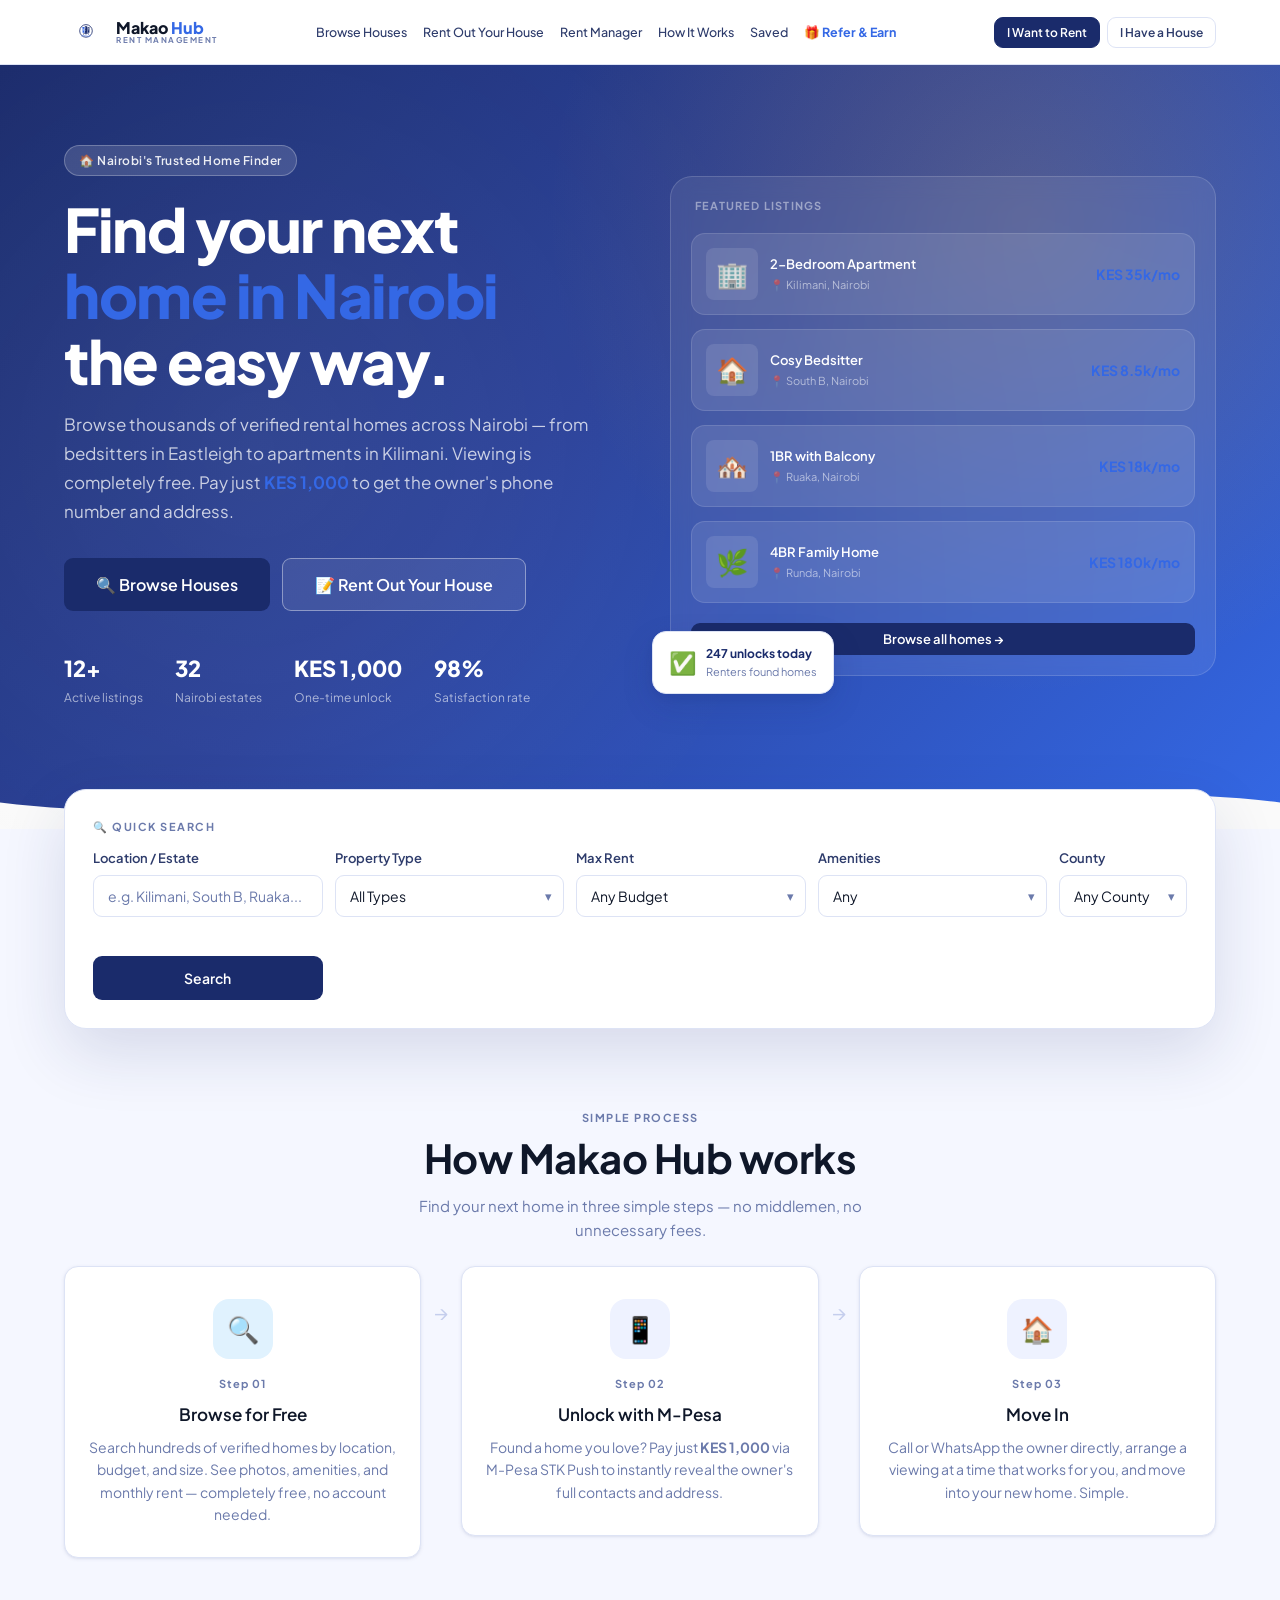
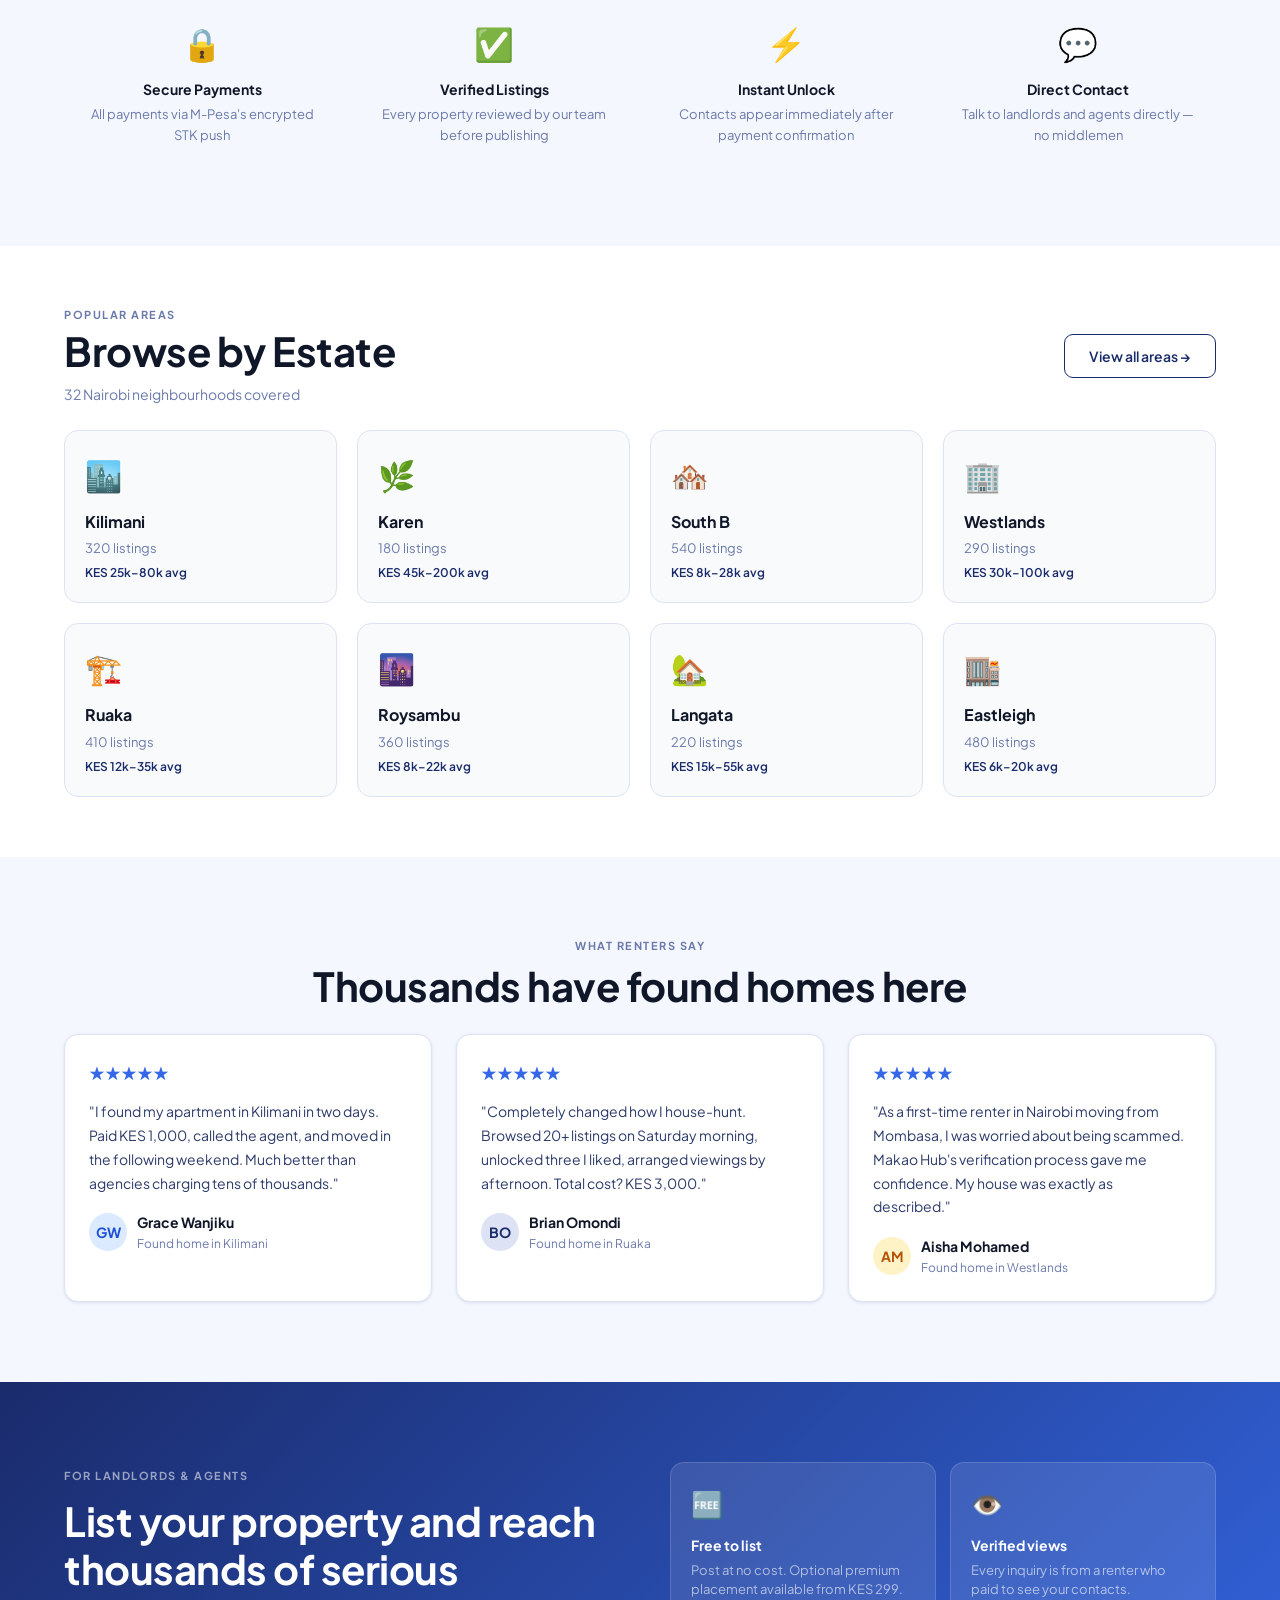
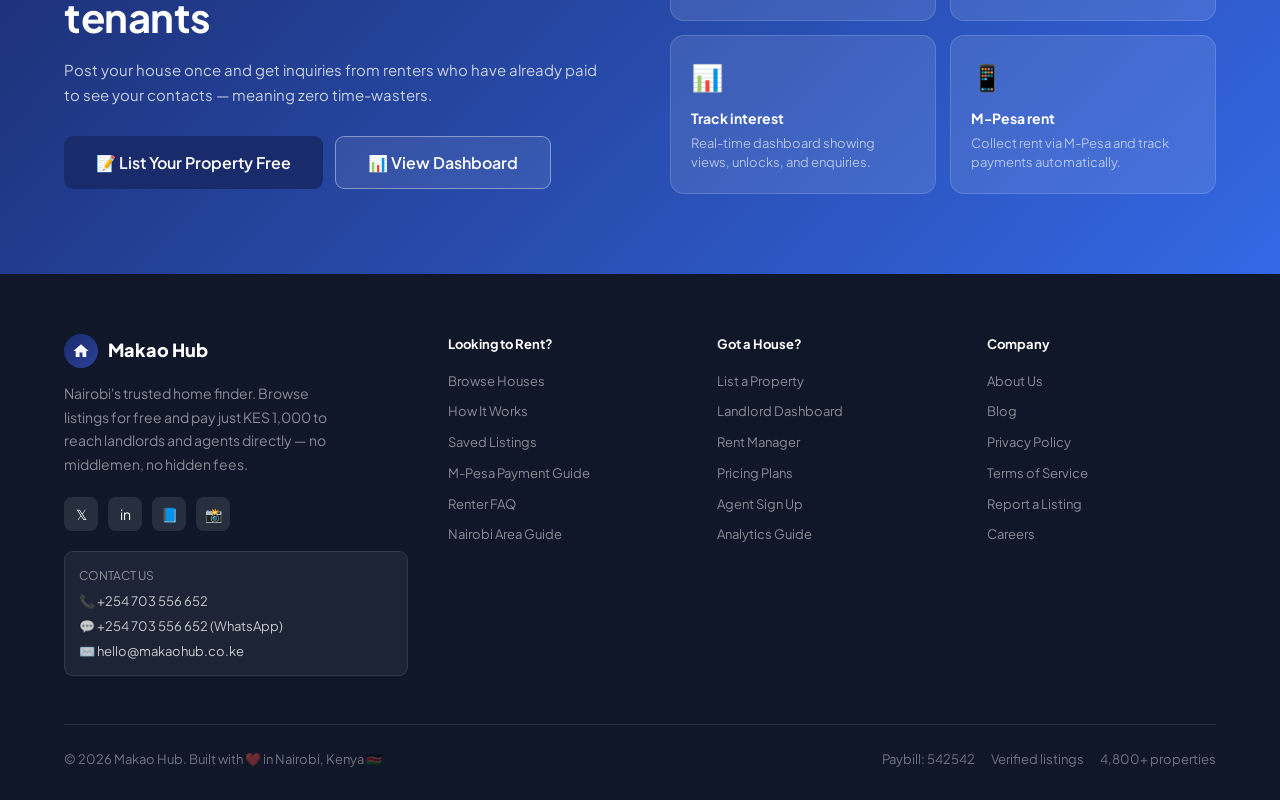
==== commit 8b239cb8: "Rebrand to logo colors: Deep Navy #1A2B6B + Royal Blue #3468E5, SVG logo in navbar" ====
--- a/index.html
+++ b/index.html
@@ -4,7 +4,7 @@
 <meta charset="UTF-8">
 <meta name="viewport" content="width=device-width, initial-scale=1.0">
 <title>Makao Hub — Find Your Next Home in Nairobi</title>
-<meta name="theme-color" content="#C07800">
+<meta name="theme-color" content="#3468E5">
 <meta name="mobile-web-app-capable" content="yes">
 <meta name="apple-mobile-web-app-capable" content="yes">
 <meta name="apple-mobile-web-app-status-bar-style" content="black-translucent">
@@ -23,10 +23,26 @@
   <div class="container">
     <div class="nav-inner">
       <a class="nav-logo" onclick="showPage('home')" style="cursor:pointer">
-        <div class="nav-logo-mark">
-          <svg viewBox="0 0 24 24"><path d="M10 20v-6h4v6h5v-8h3L12 3 2 12h3v8z" fill="#fff"/></svg>
-        </div>
-        <span class="nav-logo-text"><span>Makao</span> Hub</span>
+        <div class="nav-logo-mark" style="background:transparent;width:44px;height:44px;border-radius:0;display:flex;align-items:center">
+          <svg width="44" height="44" viewBox="0 0 100 100" fill="none" xmlns="http://www.w3.org/2000/svg">
+            <circle cx="50" cy="44" r="35" stroke="#1A2B6B" stroke-width="4.5" fill="none"/>
+            <path d="M26 72 Q38 68 50 72 Q62 76 74 72" stroke="#3468E5" stroke-width="3" stroke-linecap="round" fill="none"/>
+            <rect x="31" y="30" width="10" height="24" fill="#3468E5" rx="1"/>
+            <rect x="31" y="22" width="10" height="10" fill="#3468E5" rx="1"/>
+            <rect x="44" y="18" width="12" height="36" fill="#1A2B6B" rx="1"/>
+            <rect x="58" y="24" width="11" height="30" fill="#1A2B6B" rx="1"/>
+            <rect x="34" y="33" width="4" height="4" fill="white" rx="0.5" opacity=".9"/>
+            <rect x="34" y="41" width="4" height="4" fill="white" rx="0.5" opacity=".9"/>
+            <rect x="47" y="22" width="3" height="4" fill="white" rx="0.5" opacity=".9"/>
+            <rect x="47" y="30" width="3" height="4" fill="white" rx="0.5" opacity=".9"/>
+            <rect x="47" y="38" width="3" height="4" fill="white" rx="0.5" opacity=".9"/>
+            <rect x="61" y="28" width="4" height="4" fill="white" rx="0.5" opacity=".9"/>
+            <rect x="61" y="36" width="4" height="4" fill="white" rx="0.5" opacity=".9"/>
+            <path d="M35 62 L50 50 L65 62" stroke="#1A2B6B" stroke-width="4.5" stroke-linejoin="round" fill="none" stroke-linecap="round"/>
+            <rect x="46" y="56" width="8" height="7" fill="#1A2B6B" rx="0.5"/>
+          </svg>
+        </div>
+        <div class="nav-logo-text" style="display:flex;flex-direction:column;line-height:1.1"><span style="font-size:16px;font-weight:800;color:var(--ink)">Makao <span style="color:var(--green-mid)">Hub</span></span><span style="font-size:8px;font-weight:700;letter-spacing:1.5px;color:var(--ink-muted);text-transform:uppercase">Rent Management</span></div>
       </a>
       <div class="nav-links">
         <a onclick="showPage('listings')" id="navBrowse">Browse Houses</a>
@@ -231,7 +247,7 @@
       <div class="text-center mb-24"><div class="label mb-8">What Renters Say</div><h2>Thousands have found homes here</h2></div>
       <div class="grid3">
         <div class="card" style="padding:24px"><div style="color:var(--amber-light);font-size:18px;margin-bottom:12px">★★★★★</div><p style="font-size:14px;color:var(--ink-mid);line-height:1.7;margin-bottom:16px">"I found my apartment in Kilimani in two days. Paid KES 1,000, called the agent, and moved in the following weekend. Much better than agencies charging tens of thousands."</p><div style="display:flex;align-items:center;gap:10px"><div style="width:38px;height:38px;border-radius:50%;background:#DBEAFE;display:flex;align-items:center;justify-content:center;font-weight:700;color:#1D4ED8;font-size:14px">GW</div><div><div style="font-size:14px;font-weight:700">Grace Wanjiku</div><div style="font-size:12px;color:var(--ink-muted)">Found home in Kilimani</div></div></div></div>
-        <div class="card" style="padding:24px"><div style="color:var(--amber-light);font-size:18px;margin-bottom:12px">★★★★★</div><p style="font-size:14px;color:var(--ink-mid);line-height:1.7;margin-bottom:16px">"Completely changed how I house-hunt. Browsed 20+ listings on Saturday morning, unlocked three I liked, arranged viewings by afternoon. Total cost? KES 3,000."</p><div style="display:flex;align-items:center;gap:10px"><div style="width:38px;height:38px;border-radius:50%;background:#CCE9D8;display:flex;align-items:center;justify-content:center;font-weight:700;color:#083D2A;font-size:14px">BO</div><div><div style="font-size:14px;font-weight:700">Brian Omondi</div><div style="font-size:12px;color:var(--ink-muted)">Found home in Ruaka</div></div></div></div>
+        <div class="card" style="padding:24px"><div style="color:var(--amber-light);font-size:18px;margin-bottom:12px">★★★★★</div><p style="font-size:14px;color:var(--ink-mid);line-height:1.7;margin-bottom:16px">"Completely changed how I house-hunt. Browsed 20+ listings on Saturday morning, unlocked three I liked, arranged viewings by afternoon. Total cost? KES 3,000."</p><div style="display:flex;align-items:center;gap:10px"><div style="width:38px;height:38px;border-radius:50%;background:#DDE3F5;display:flex;align-items:center;justify-content:center;font-weight:700;color:#1A2B6B;font-size:14px">BO</div><div><div style="font-size:14px;font-weight:700">Brian Omondi</div><div style="font-size:12px;color:var(--ink-muted)">Found home in Ruaka</div></div></div></div>
         <div class="card" style="padding:24px"><div style="color:var(--amber-light);font-size:18px;margin-bottom:12px">★★★★★</div><p style="font-size:14px;color:var(--ink-mid);line-height:1.7;margin-bottom:16px">"As a first-time renter in Nairobi moving from Mombasa, I was worried about being scammed. Makao Hub's verification process gave me confidence. My house was exactly as described."</p><div style="display:flex;align-items:center;gap:10px"><div style="width:38px;height:38px;border-radius:50%;background:#FEF3C7;display:flex;align-items:center;justify-content:center;font-weight:700;color:#B45309;font-size:14px">AM</div><div><div style="font-size:14px;font-weight:700">Aisha Mohamed</div><div style="font-size:12px;color:var(--ink-muted)">Found home in Westlands</div></div></div></div>
       </div>
     </div>
@@ -405,11 +421,11 @@
       <div id="photoPreview" style="display:flex;flex-wrap:wrap;gap:10px;margin-top:12px"></div>
 
       <div class="form-section-title">4 · Videos</div>
-      <div class="photo-upload" id="videoUploadBox" onclick="triggerVideoUpload()" style="border-color:#E8A83A">
+      <div class="photo-upload" id="videoUploadBox" onclick="triggerVideoUpload()" style="border-color:#6B9EF0">
         <div class="photo-upload-icon">🎥</div>
         <p><strong>Click to upload a video tour</strong> or drag and drop</p>
         <p style="font-size:12px;margin-top:6px">MP4, MOV up to 100 MB · Maximum 3 videos</p>
-        <p style="font-size:11px;margin-top:4px;color:#C07800;font-weight:600">Listings with video tours get 6× more enquiries</p>
+        <p style="font-size:11px;margin-top:4px;color:#3468E5;font-weight:600">Listings with video tours get 6× more enquiries</p>
       </div>
       <input type="file" id="videoInput" multiple accept="video/*" style="display:none" onchange="handleVideoUpload(this)">
       <div id="videoPreview" style="display:flex;flex-wrap:wrap;gap:10px;margin-top:12px"></div>
@@ -435,12 +451,12 @@
         <div class="pricing-card" onclick="selectPlan(this,'premium')"><div class="pricing-card-price">KES 599</div><div class="pricing-card-label">Premium Listing</div><div class="pricing-card-duration">90 days</div><div class="pricing-card-features">✓ Highlighted card<br>✓ Homepage featured<br>✓ Social media share<br>✓ All Featured benefits</div></div>
       </div>
       <!-- Payment section for paid plans -->
-      <div id="listingPaymentBox" style="display:none;margin-top:16px;background:linear-gradient(135deg,#083D2A,#0D5C3A);border-radius:var(--r);padding:20px;color:#fff">
+      <div id="listingPaymentBox" style="display:none;margin-top:16px;background:linear-gradient(135deg,#1A2B6B,#2A4199);border-radius:var(--r);padding:20px;color:#fff">
         <div style="font-size:13px;font-weight:700;margin-bottom:12px;color:rgba(255,255,255,.85)">💳 Pay via M-Pesa to activate your listing</div>
         <div style="display:flex;gap:24px;margin-bottom:12px">
-          <div><div style="font-size:10px;opacity:.6;margin-bottom:2px">Paybill</div><div style="font-size:20px;font-weight:800;color:#E8A83A">542542</div></div>
-          <div><div style="font-size:10px;opacity:.6;margin-bottom:2px">Account</div><div style="font-size:20px;font-weight:800;color:#E8A83A">289989</div></div>
-          <div><div style="font-size:10px;opacity:.6;margin-bottom:2px">Amount</div><div style="font-size:20px;font-weight:800;color:#E8A83A" id="listingPayAmt">KES 299</div></div>
+          <div><div style="font-size:10px;opacity:.6;margin-bottom:2px">Paybill</div><div style="font-size:20px;font-weight:800;color:#6B9EF0">542542</div></div>
+          <div><div style="font-size:10px;opacity:.6;margin-bottom:2px">Account</div><div style="font-size:20px;font-weight:800;color:#6B9EF0">289989</div></div>
+          <div><div style="font-size:10px;opacity:.6;margin-bottom:2px">Amount</div><div style="font-size:20px;font-weight:800;color:#6B9EF0" id="listingPayAmt">KES 299</div></div>
         </div>
         <div style="font-size:11px;opacity:.6">Send payment first, then submit your listing. We verify before publishing.</div>
       </div>
@@ -543,7 +559,7 @@
       <!-- M-PESA PAYMENTS -->
       <div class="dash-tab-content" id="dash-payments">
         <div class="dash-header"><div><h2>📱 M-Pesa Payments</h2><p class="text-muted" style="font-size:14px">Real-time M-Pesa transaction log</p></div><button class="btn btn-ghost btn-sm" onclick="showToast('📊 Transaction log downloaded')">📥 Export CSV</button></div>
-        <div class="card" style="padding:24px;margin-bottom:20px;background:linear-gradient(135deg,#E5F2EC,#CCE9D8);border-color:rgba(8,61,42,.15)"><div style="display:flex;align-items:center;gap:16px"><div style="font-size:40px">📱</div><div style="flex:1"><div style="font-size:15px;font-weight:700;margin-bottom:4px">M-Pesa Rent Collection — Active</div><div style="font-size:13px;color:var(--ink-muted);line-height:1.5">Your Paybill: <strong style="color:var(--green)">542542</strong> · Account: Your name or unit number · Tenants pay directly, you get an instant SMS.</div></div><button class="btn btn-primary btn-sm" onclick="showToast('⚙️ M-Pesa settings updated')">Configure</button></div></div>
+        <div class="card" style="padding:24px;margin-bottom:20px;background:linear-gradient(135deg,#E5F2EC,#DDE3F5);border-color:rgba(26,43,107,.15)"><div style="display:flex;align-items:center;gap:16px"><div style="font-size:40px">📱</div><div style="flex:1"><div style="font-size:15px;font-weight:700;margin-bottom:4px">M-Pesa Rent Collection — Active</div><div style="font-size:13px;color:var(--ink-muted);line-height:1.5">Your Paybill: <strong style="color:var(--green)">542542</strong> · Account: Your name or unit number · Tenants pay directly, you get an instant SMS.</div></div><button class="btn btn-primary btn-sm" onclick="showToast('⚙️ M-Pesa settings updated')">Configure</button></div></div>
         <div class="dash-section"><div class="dash-section-hdr"><h3>Recent Transactions</h3><span class="badge badge-green">● Live</span></div><div style="overflow-x:auto"><table class="dash-table w-full"><thead><tr><th>Date & Time</th><th>From</th><th>Amount</th><th>M-Pesa Ref</th><th>Property</th><th>Status</th></tr></thead><tbody id="paymentsBody"></tbody></table></div></div>
       </div>
       <!-- MAINTENANCE -->
@@ -658,7 +674,7 @@
         </div>
         <div style="display:flex;gap:10px;margin-top:14px;flex-wrap:wrap">
           <button onclick="shareRefWhatsApp()" style="flex:1;min-width:140px;display:flex;align-items:center;justify-content:center;gap:8px;padding:11px 16px;background:#25D366;border-radius:var(--r-sm);font-size:13px;font-weight:700;color:#fff;cursor:pointer;border:none">📲 Share on WhatsApp</button>
-          <button onclick="shareRefSMS()" style="flex:1;min-width:140px;display:flex;align-items:center;justify-content:center;gap:8px;padding:11px 16px;background:#041F15;border-radius:var(--r-sm);font-size:13px;font-weight:700;color:#fff;cursor:pointer;border:none">💬 Share via SMS</button>
+          <button onclick="shareRefSMS()" style="flex:1;min-width:140px;display:flex;align-items:center;justify-content:center;gap:8px;padding:11px 16px;background:#0D1640;border-radius:var(--r-sm);font-size:13px;font-weight:700;color:#fff;cursor:pointer;border:none">💬 Share via SMS</button>
           <button onclick="shareRefNative()" style="flex:1;min-width:140px;display:flex;align-items:center;justify-content:center;gap:8px;padding:11px 16px;background:var(--green-tint);border:1.5px solid var(--green-light);border-radius:var(--r-sm);font-size:13px;font-weight:700;color:var(--green-mid);cursor:pointer">↗ Share</button>
         </div>
       </div>
@@ -738,12 +754,12 @@
       <div class="mpesa-amount"><div class="price">KES 1,000</div><div class="desc">One-time unlock for <strong id="mpesaListing"></strong></div></div>
 
       <!-- Paybill details box (always visible) -->
-      <div style="background:linear-gradient(135deg,#083D2A,#041F15);border-radius:var(--r-sm);padding:16px;margin-bottom:16px;color:#fff;text-align:center">
+      <div style="background:linear-gradient(135deg,#1A2B6B,#0D1640);border-radius:var(--r-sm);padding:16px;margin-bottom:16px;color:#fff;text-align:center">
         <div style="font-size:11px;opacity:.6;margin-bottom:8px;letter-spacing:.06em;text-transform:uppercase">All payments go to</div>
         <div style="display:flex;justify-content:center;gap:32px;margin-bottom:6px">
-          <div><div style="font-size:10px;opacity:.6;margin-bottom:2px">Paybill</div><div style="font-size:22px;font-weight:800;letter-spacing:.04em;color:#E8A83A">542542</div></div>
+          <div><div style="font-size:10px;opacity:.6;margin-bottom:2px">Paybill</div><div style="font-size:22px;font-weight:800;letter-spacing:.04em;color:#6B9EF0">542542</div></div>
           <div style="width:1px;background:rgba(255,255,255,.15)"></div>
-          <div><div style="font-size:10px;opacity:.6;margin-bottom:2px">Account</div><div style="font-size:22px;font-weight:800;letter-spacing:.04em;color:#E8A83A">289989</div></div>
+          <div><div style="font-size:10px;opacity:.6;margin-bottom:2px">Account</div><div style="font-size:22px;font-weight:800;letter-spacing:.04em;color:#6B9EF0">289989</div></div>
         </div>
         <div style="font-size:10px;opacity:.5">M-Pesa → Lipa na M-Pesa → Pay Bill</div>
       </div>
@@ -789,8 +805,8 @@
 
       <!-- Success: revealed contacts -->
       <div id="mpesaSuccess" style="display:none">
-        <div style="background:linear-gradient(135deg,#E5F2EC,#CCE9D8);border:1px solid rgba(8,61,42,.15);border-radius:var(--r-sm);padding:16px;margin-bottom:16px">
-          <div style="font-size:13px;font-weight:700;color:#083D2A;margin-bottom:12px">🎉 Payment confirmed! Here are the details:</div>
+        <div style="background:linear-gradient(135deg,#E5F2EC,#DDE3F5);border:1px solid rgba(26,43,107,.15);border-radius:var(--r-sm);padding:16px;margin-bottom:16px">
+          <div style="font-size:13px;font-weight:700;color:#1A2B6B;margin-bottom:12px">🎉 Payment confirmed! Here are the details:</div>
           <div style="display:flex;flex-direction:column;gap:10px">
             <div style="display:flex;align-items:center;gap:10px;font-size:13px"><span style="font-size:20px">📍</span><div><div style="font-weight:600;color:var(--ink)">Full Address</div><div id="revealedAddress" style="color:var(--ink-muted)"></div></div></div>
             <div style="display:flex;align-items:center;gap:10px;font-size:13px"><span style="font-size:20px">📞</span><div><div style="font-weight:600;color:var(--ink)">Phone / Call</div><div id="revealedPhone" style="color:var(--ink-muted)"></div></div></div>
@@ -808,7 +824,7 @@
 <!-- EDIT LISTING MODAL -->
 <div class="modal-overlay" id="editListingModal">
   <div class="modal" style="max-width:520px">
-    <div style="background:linear-gradient(135deg,#083D2A,#0D5C3A);padding:24px;border-radius:22px 22px 0 0;display:flex;align-items:center;justify-content:space-between">
+    <div style="background:linear-gradient(135deg,#1A2B6B,#2A4199);padding:24px;border-radius:22px 22px 0 0;display:flex;align-items:center;justify-content:space-between">
       <div>
         <h3 style="color:#fff;margin-bottom:2px" id="editListingTitle">Edit Listing</h3>
         <p style="color:rgba(255,255,255,.65);font-size:13px">Update your property details</p>
@@ -831,7 +847,7 @@
 <!-- RENEW MODAL -->
 <div class="modal-overlay" id="renewModal">
   <div class="modal" style="max-width:500px">
-    <div style="background:linear-gradient(135deg,#083D2A,#0D5C3A);padding:24px;border-radius:22px 22px 0 0;color:#fff;text-align:center">
+    <div style="background:linear-gradient(135deg,#1A2B6B,#2A4199);padding:24px;border-radius:22px 22px 0 0;color:#fff;text-align:center">
       <div style="font-size:36px;margin-bottom:8px">🔄</div>
       <h3 style="color:#fff;margin-bottom:4px">Renew Listing</h3>
       <p style="color:rgba(255,255,255,.75);font-size:13px" id="renewListingName"></p>
--- a/styles.css
+++ b/styles.css
@@ -1,15 +1,15 @@
 /* ── Reset ── */
 *,*::before,*::after{box-sizing:border-box;margin:0;padding:0}
 :root{
-  --green:#083D2A;--green-mid:#C07800;--green-light:#E8A83A;--green-tint:#E5F2EC;
-  --amber:#9B6200;--amber-light:#C07800;--amber-tint:#FEF3DC;
+  --green:#1A2B6B;--green-mid:#3468E5;--green-light:#6B9EF0;--green-tint:#EEF2FF;
+  --amber:#1A2B6B;--amber-light:#3468E5;--amber-tint:#EEF2FF;
   --red:#DC2626;--red-tint:#FEE2E2;
-  --ink:#1A120A;--ink-mid:#3D2F1F;--ink-muted:#7A6855;
-  --border:#E4DDD4;--border-dark:#CEC4B8;
-  --bg:#F8F4EF;--white:#FFFFFF;--card:#FFFFFF;
-  --shadow:0 1px 4px rgba(8,61,42,.07),0 1px 2px rgba(8,61,42,.05);
-  --shadow-md:0 4px 12px rgba(8,61,42,.1),0 2px 6px rgba(8,61,42,.07);
-  --shadow-lg:0 12px 32px rgba(8,61,42,.13),0 4px 12px rgba(8,61,42,.08);
+  --ink:#0F1729;--ink-mid:#2D3B6B;--ink-muted:#6B7AAB;
+  --border:#DDE3F5;--border-dark:#C5CEED;
+  --bg:#F5F7FF;--white:#FFFFFF;--card:#FFFFFF;
+  --shadow:0 1px 4px rgba(26,43,107,.07),0 1px 2px rgba(26,43,107,.05);
+  --shadow-md:0 4px 12px rgba(26,43,107,.1),0 2px 6px rgba(26,43,107,.07);
+  --shadow-lg:0 12px 32px rgba(26,43,107,.13),0 4px 12px rgba(26,43,107,.08);
   --r:14px;--r-sm:9px;--r-lg:22px;
   --font:'Plus Jakarta Sans',sans-serif;
   --font-serif:'Instrument Serif',serif;
@@ -35,9 +35,9 @@
 .label{font-size:11px;font-weight:700;letter-spacing:1.5px;text-transform:uppercase;color:var(--ink-muted)}
 .btn{display:inline-flex;align-items:center;justify-content:center;gap:8px;padding:12px 24px;border-radius:var(--r-sm);font-size:14px;font-weight:600;transition:all .18s;cursor:pointer;border:none;white-space:nowrap}
 .btn-primary{background:var(--green);color:#fff}
-.btn-primary:hover{background:var(--green-mid);transform:translateY(-1px);box-shadow:0 6px 20px rgba(8,61,42,.25)}
+.btn-primary:hover{background:var(--green-mid);transform:translateY(-1px);box-shadow:0 6px 20px rgba(26,43,107,.22)}
 .btn-amber{background:var(--amber);color:#fff}
-.btn-amber:hover{background:var(--amber-light);transform:translateY(-1px);box-shadow:0 4px 12px rgba(192,120,0,.3)}
+.btn-amber:hover{background:var(--amber-light);transform:translateY(-1px);box-shadow:0 4px 12px rgba(52,104,229,.3)}
 .btn-outline{background:transparent;color:var(--green);border:1.5px solid var(--green)}
 .btn-outline:hover{background:var(--green-tint)}
 .btn-ghost{background:transparent;color:var(--ink-mid);border:1.5px solid var(--border-dark)}
@@ -53,7 +53,7 @@
 .badge-grey{background:#F3F4F6;color:var(--ink-muted)}
 .badge-blue{background:#DBEAFE;color:#1D4ED8}
 .input{width:100%;padding:11px 14px;border:1.5px solid var(--border);border-radius:var(--r-sm);font-size:14px;color:var(--ink);background:var(--white);transition:border-color .18s,box-shadow .18s;outline:none}
-.input:focus{border-color:var(--green);box-shadow:0 0 0 3px rgba(8,61,42,.12)}
+.input:focus{border-color:var(--green);box-shadow:0 0 0 3px rgba(26,43,107,.12)}
 .input::placeholder{color:var(--ink-muted)}
 .input.error{border-color:var(--red);box-shadow:0 0 0 3px rgba(220,38,38,.1)}
 .select-wrap{position:relative}
@@ -96,7 +96,7 @@
 .page.active{display:block}
 
 /* ── Hero ── */
-.hero{background:linear-gradient(135deg,#083D2A 0%,#0D5C3A 45%,#C07800 100%);padding:80px 0 0;position:relative;overflow:hidden}
+.hero{background:linear-gradient(135deg,#1A2B6B 0%,#2A4199 45%,#3468E5 100%);padding:80px 0 0;position:relative;overflow:hidden}
 .hero::before{content:"";position:absolute;inset:0;background-image:radial-gradient(circle at 20% 50%,rgba(255,255,255,.06) 0%,transparent 50%),radial-gradient(circle at 80% 20%,rgba(232,168,58,.2) 0%,transparent 40%)}
 .hero-inner{position:relative;z-index:1;display:grid;grid-template-columns:1fr 1fr;gap:60px;align-items:center}
 .hero-eyebrow{display:inline-flex;align-items:center;gap:8px;background:rgba(255,255,255,.12);border:1px solid rgba(255,255,255,.2);border-radius:20px;padding:5px 14px;font-size:12px;font-weight:600;color:rgba(255,255,255,.9);letter-spacing:.5px;margin-bottom:20px}
@@ -111,7 +111,7 @@
 .hero-img-card{background:rgba(255,255,255,.08);border:1px solid rgba(255,255,255,.15);border-radius:var(--r-lg);overflow:hidden;backdrop-filter:blur(10px)}
 .hero-listing-preview{padding:20px;display:flex;flex-direction:column;gap:14px}
 .hero-listing-item{background:rgba(255,255,255,.1);border:1px solid rgba(255,255,255,.12);border-radius:var(--r);padding:14px;display:flex;gap:12px;align-items:center;cursor:pointer;transition:background .18s}
-.hero-listing-item:hover{background:rgba(192,120,0,.15)}
+.hero-listing-item:hover{background:rgba(52,104,229,.15)}
 .hero-listing-img{width:52px;height:52px;border-radius:8px;flex-shrink:0;display:flex;align-items:center;justify-content:center;font-size:26px;background:rgba(255,255,255,.1)}
 .hero-listing-info{flex:1;min-width:0}
 .hero-listing-name{font-size:13px;font-weight:600;color:#fff;margin-bottom:2px;white-space:nowrap;overflow:hidden;text-overflow:ellipsis}
@@ -144,7 +144,7 @@
 .chip.active,.chip:hover{border-color:var(--green);color:var(--green);background:var(--green-tint)}
 .sort-select{padding:7px 32px 7px 12px;border-radius:var(--r-sm);border:1.5px solid var(--border);font-size:13px;background:var(--white);color:var(--ink-mid);cursor:pointer;appearance:none;background-image:url("data:image/svg+xml,%3Csvg xmlns='http://www.w3.org/2000/svg' width='12' height='8' viewBox='0 0 12 8'%3E%3Cpath d='M1 1l5 5 5-5' stroke='%236B7280' stroke-width='1.5' fill='none'/%3E%3C/svg%3E");background-repeat:no-repeat;background-position:right 10px center;outline:none}
 .listing-card{background:var(--white);border-radius:var(--r);border:1px solid var(--border);overflow:hidden;transition:all .22s;cursor:pointer}
-.listing-card:hover{transform:translateY(-3px);box-shadow:0 16px 40px rgba(8,61,42,.12);border-color:transparent}
+.listing-card:hover{transform:translateY(-3px);box-shadow:0 16px 40px rgba(26,43,107,.12);border-color:transparent}
 .listing-img{position:relative;height:210px;background:linear-gradient(135deg,#E5E7EB,#D1D5DB);overflow:hidden;display:flex;align-items:center;justify-content:center}
 .listing-img-placeholder{font-size:56px;transition:transform .4s}
 .listing-card:hover .listing-img-placeholder{transform:scale(1.1)}
@@ -206,12 +206,12 @@
 
 /* ── M-Pesa modal ── */
 .mpesa-modal{max-width:440px}
-.mpesa-header{background:linear-gradient(135deg,#083D2A,#0D5C3A);padding:32px;text-align:center;border-radius:var(--r-lg) var(--r-lg) 0 0}
+.mpesa-header{background:linear-gradient(135deg,#1A2B6B,#2A4199);padding:32px;text-align:center;border-radius:var(--r-lg) var(--r-lg) 0 0}
 .mpesa-logo{font-size:48px;margin-bottom:10px}
 .mpesa-header h3{color:#fff;margin-bottom:4px;font-size:22px}
 .mpesa-header p{color:rgba(255,255,255,.75);font-size:13px}
 .mpesa-body{padding:28px}
-.mpesa-amount{text-align:center;padding:20px;background:var(--green-tint);border-radius:var(--r);border:1px solid rgba(8,61,42,.15);margin-bottom:24px}
+.mpesa-amount{text-align:center;padding:20px;background:var(--green-tint);border-radius:var(--r);border:1px solid rgba(26,43,107,.12);margin-bottom:24px}
 .mpesa-amount .price{font-size:36px;font-weight:800;color:var(--green)}
 .mpesa-amount .desc{font-size:13px;color:var(--ink-muted);margin-top:4px}
 .mpesa-steps{display:flex;flex-direction:column;gap:14px;margin-bottom:24px}
@@ -227,7 +227,7 @@
 
 /* ── Register page ── */
 .register-layout{display:grid;grid-template-columns:1fr 1.3fr;gap:0;min-height:calc(100vh - 64px)}
-.register-sidebar{background:linear-gradient(160deg,#083D2A 0%,#041F15 100%);padding:60px 48px;position:sticky;top:64px;height:calc(100vh - 64px);display:flex;flex-direction:column;justify-content:center;overflow-y:auto}
+.register-sidebar{background:linear-gradient(160deg,#1A2B6B 0%,#0D1640 100%);padding:60px 48px;position:sticky;top:64px;height:calc(100vh - 64px);display:flex;flex-direction:column;justify-content:center;overflow-y:auto}
 .register-sidebar h2{color:#fff;margin-bottom:16px}
 .register-sidebar p{color:rgba(255,255,255,.75);font-size:15px;line-height:1.7;margin-bottom:32px}
 .register-benefit{display:flex;align-items:flex-start;gap:14px;margin-bottom:20px}
@@ -291,7 +291,7 @@
 .dash-table tr:last-child td{border-bottom:none}
 .dash-table tr:hover td{background:#FAFAFA}
 .rent-status{display:inline-flex;align-items:center;gap:5px;padding:3px 10px;border-radius:20px;font-size:11px;font-weight:600}
-.rent-paid{background:#DCFCE7;color:#16A34A}
+.rent-paid{background:#DDE3F5;color:#1A2B6B}
 .rent-due{background:#FEF3C7;color:#B45309}
 .rent-overdue{background:#FEE2E2;color:#DC2626}
 .progress-bar{height:6px;background:#E5E7EB;border-radius:3px;overflow:hidden;margin-top:6px}
@@ -323,7 +323,7 @@
 .maintenance-meta{font-size:12px;color:var(--ink-muted);margin-top:3px}
 .priority-high{background:#FEE2E2;color:#DC2626}
 .priority-medium{background:#FEF3C7;color:#B45309}
-.priority-low{background:#DCFCE7;color:#16A34A}
+.priority-low{background:#DDE3F5;color:#1A2B6B}
 
 /* ── Footer ── */
 footer{background:var(--ink);color:#fff;padding:60px 0 30px}
@@ -373,23 +373,23 @@
 .divider{height:1px;background:var(--border);margin:20px 0}
 
 /* ── Enhanced UI ── */
-.listing-img{background:linear-gradient(135deg,#E5F2EC,#C8E6D8)}
-.listing-card{box-shadow:0 2px 8px rgba(8,61,42,.06);border-color:rgba(8,61,42,.1)}
-.listing-price{background:linear-gradient(135deg,#083D2A,#0D5C3A);-webkit-background-clip:text;-webkit-text-fill-color:transparent;background-clip:text}
-.unlock-btn{background:linear-gradient(135deg,#9B6200,#C07800);box-shadow:0 2px 8px rgba(192,120,0,.3)}
-.unlock-btn:hover{background:linear-gradient(135deg,#C07800,#D4890A);transform:scale(1.02);box-shadow:0 4px 14px rgba(192,120,0,.4)}
-.nav-logo-mark{background:linear-gradient(135deg,#083D2A,#0D5C3A)}
+.listing-img{background:linear-gradient(135deg,#EEF2FF,#C8E6D8)}
+.listing-card{box-shadow:0 2px 8px rgba(26,43,107,.06);border-color:rgba(26,43,107,.1)}
+.listing-price{background:linear-gradient(135deg,#1A2B6B,#2A4199);-webkit-background-clip:text;-webkit-text-fill-color:transparent;background-clip:text}
+.unlock-btn{background:linear-gradient(135deg,#1A2B6B,#3468E5);box-shadow:0 2px 8px rgba(52,104,229,.3)}
+.unlock-btn:hover{background:linear-gradient(135deg,#3468E5,#3468E5);transform:scale(1.02);box-shadow:0 4px 14px rgba(52,104,229,.4)}
+.nav-logo-mark{background:linear-gradient(135deg,#1A2B6B,#2A4199)}
 .hero-eyebrow{background:rgba(255,255,255,.14);border-color:rgba(255,255,255,.25)}
-.search-card{box-shadow:0 24px 64px rgba(8,61,42,.16)}
+.search-card{box-shadow:0 24px 64px rgba(26,43,107,.14)}
 .chip.active,.chip:hover{border-color:var(--green);color:var(--green);background:var(--green-tint)}
-.listing-badge .badge-green{background:rgba(8,61,42,.1);color:#083D2A}
-.amenity-chip{background:#EEE8E0;color:var(--ink-mid)}
-.dash-avatar{background:linear-gradient(135deg,#083D2A,#0D5C3A)}
+.listing-badge .badge-green{background:rgba(26,43,107,.1);color:#1A2B6B}
+.amenity-chip{background:#EEF2FF;color:var(--ink-mid)}
+.dash-avatar{background:linear-gradient(135deg,#1A2B6B,#2A4199)}
 .stat-card-val{color:var(--ink)}
-.contact-icon{background:linear-gradient(135deg,#083D2A,#0D5C3A)}
-.mpesa-step-num{background:linear-gradient(135deg,#083D2A,#0D5C3A)}
-.form-section-title{color:#083D2A;border-bottom-color:var(--green-tint)}
-.progress-fill.green{background:linear-gradient(90deg,#083D2A,#0D5C3A)}
+.contact-icon{background:linear-gradient(135deg,#1A2B6B,#2A4199)}
+.mpesa-step-num{background:linear-gradient(135deg,#1A2B6B,#2A4199)}
+.form-section-title{color:#1A2B6B;border-bottom-color:var(--green-tint)}
+.progress-fill.green{background:linear-gradient(90deg,#1A2B6B,#2A4199)}
 .mini-bar.highlight{background:var(--green)}
 .mini-bar{background:var(--green-tint)}
 .mini-bar:hover{background:var(--green-light)}
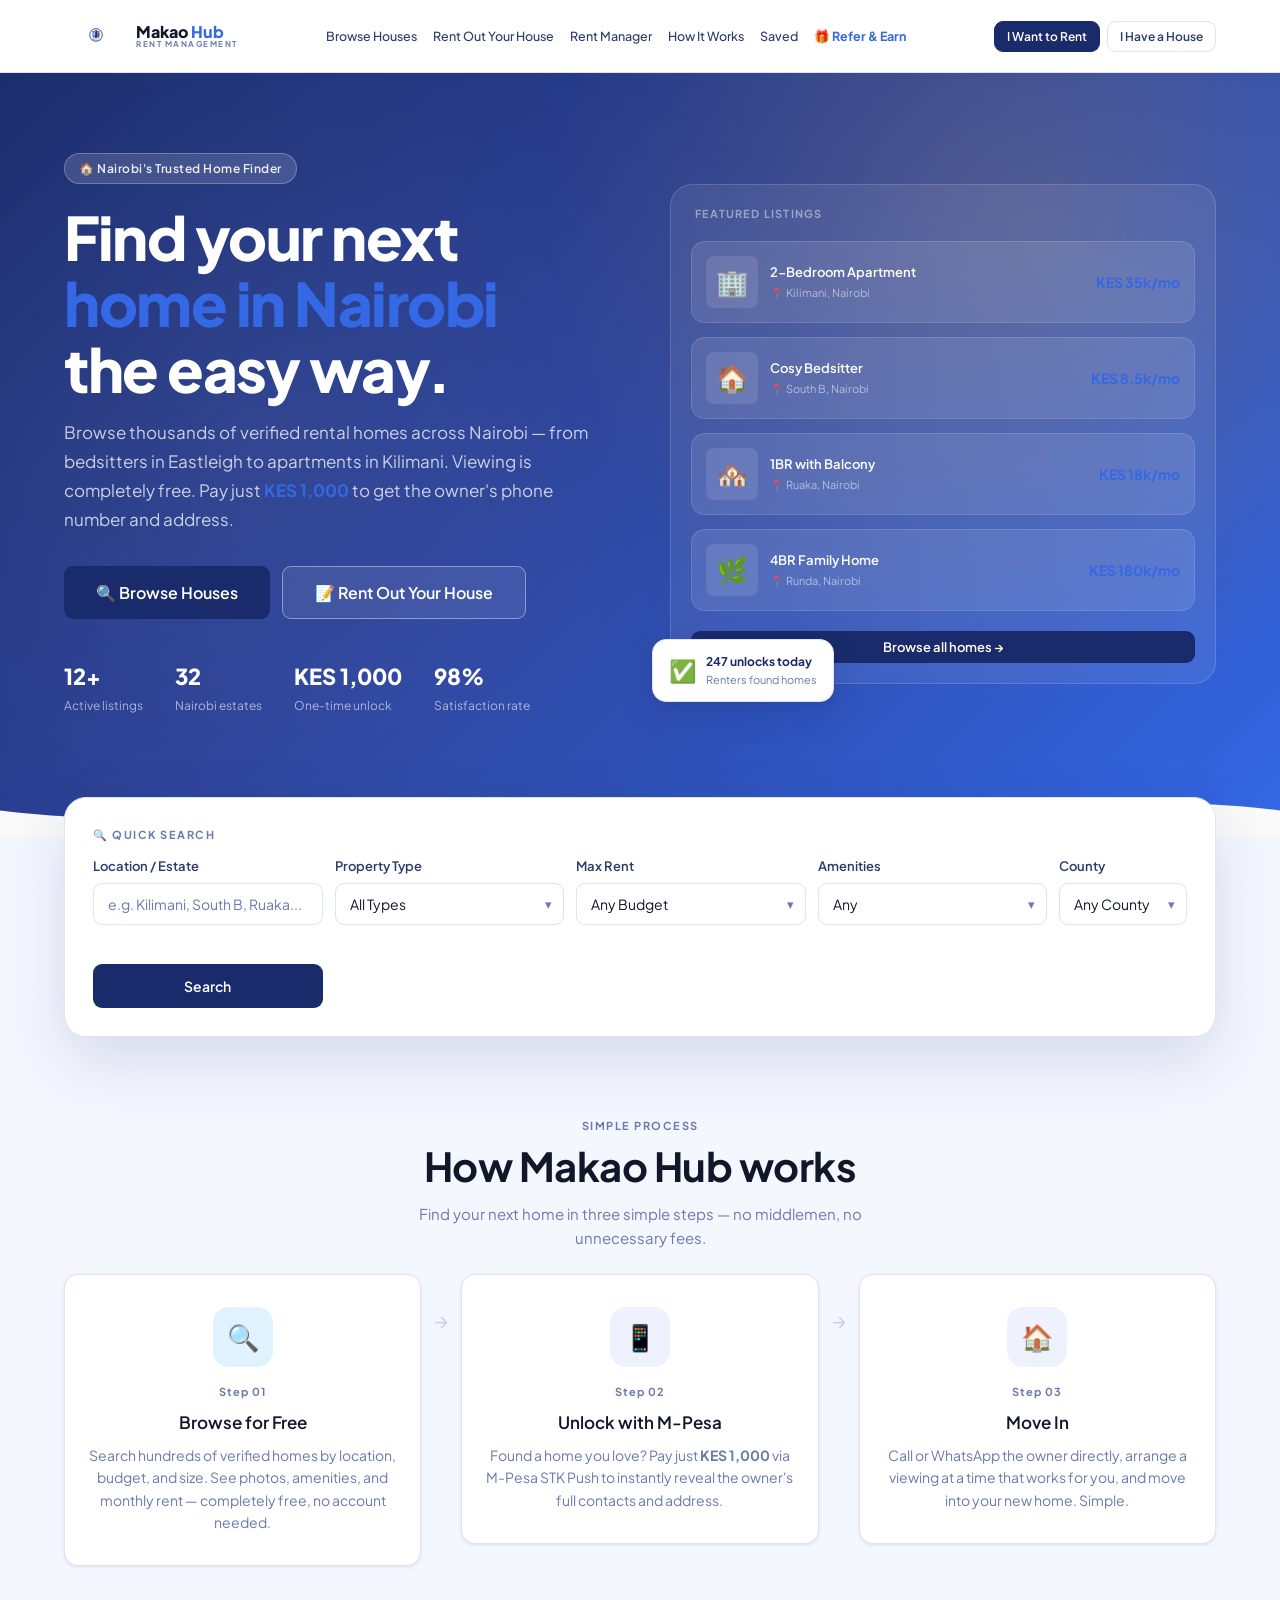
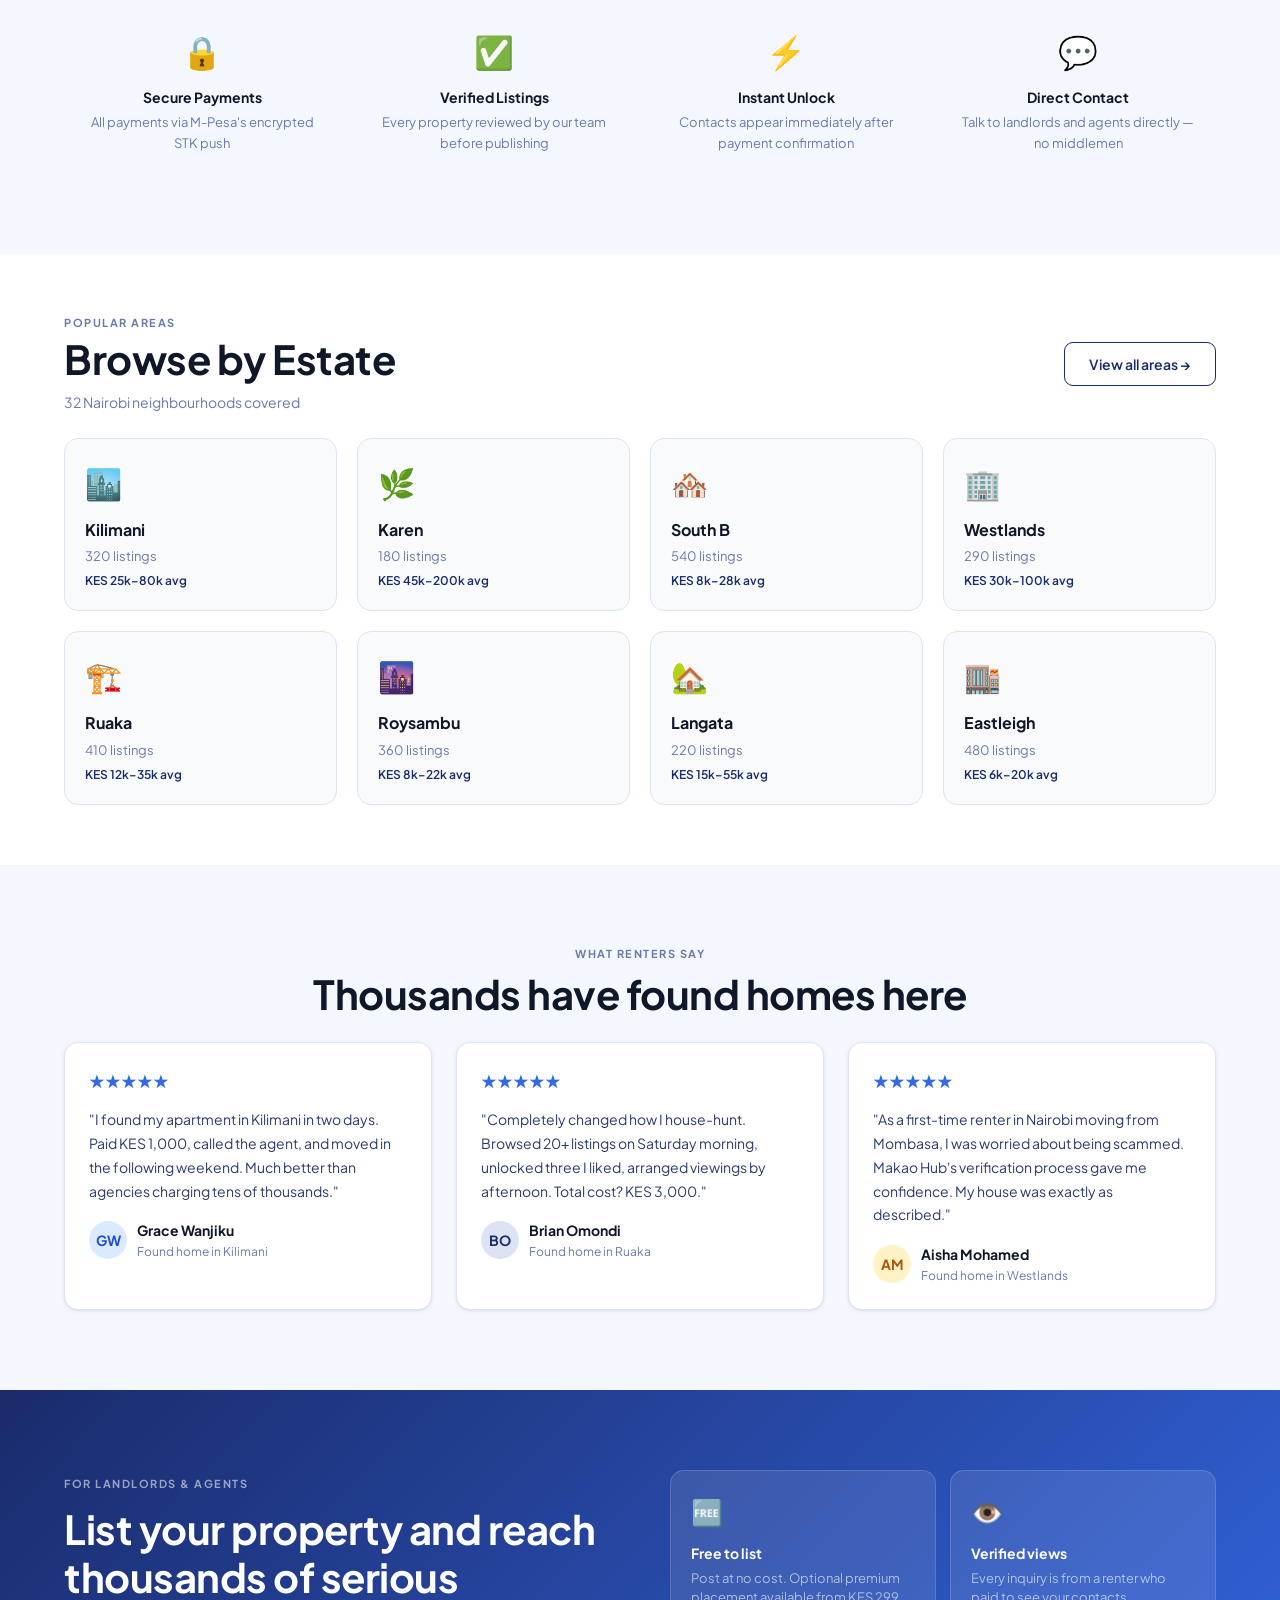
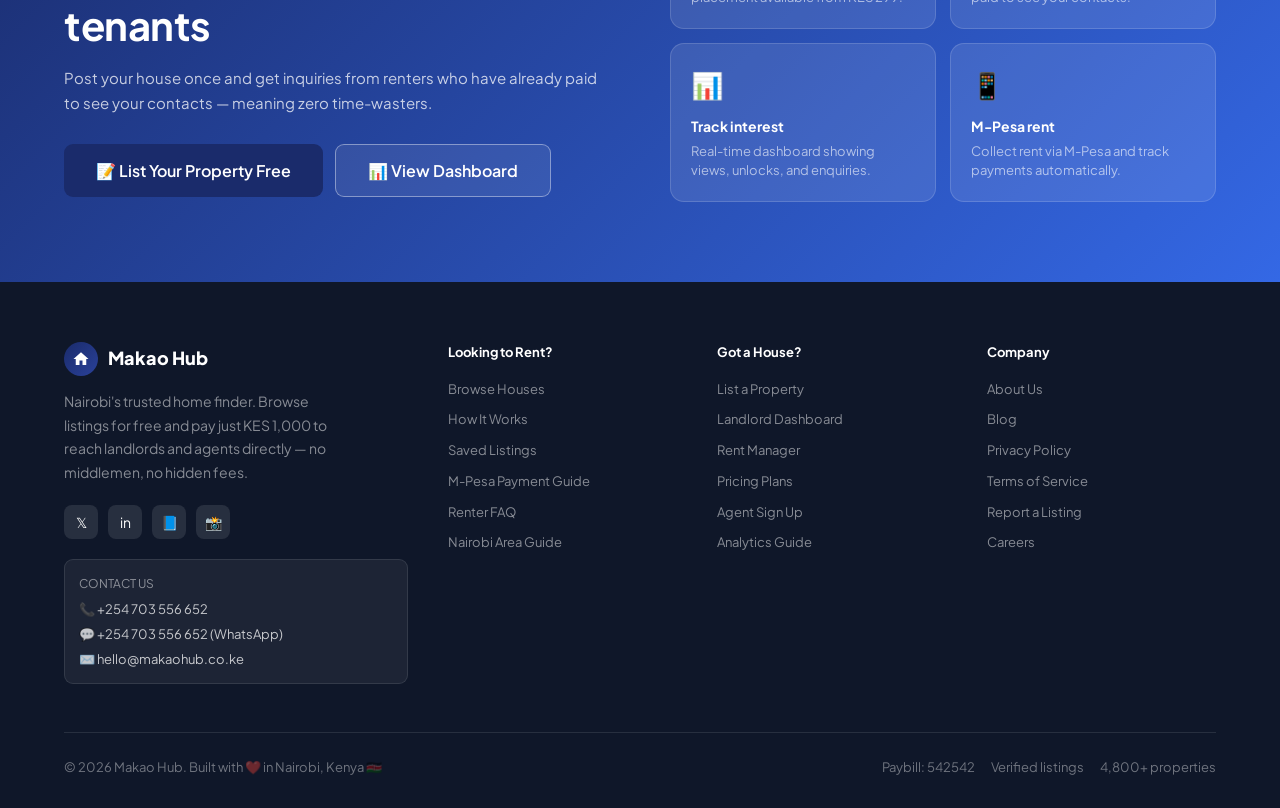
==== commit eaca269d: "Enlarge navbar logo from 44px to 64px, navbar height 72px" ====
--- a/index.html
+++ b/index.html
@@ -23,8 +23,8 @@
   <div class="container">
     <div class="nav-inner">
       <a class="nav-logo" onclick="showPage('home')" style="cursor:pointer">
-        <div class="nav-logo-mark" style="background:transparent;width:44px;height:44px;border-radius:0;display:flex;align-items:center">
-          <svg width="44" height="44" viewBox="0 0 100 100" fill="none" xmlns="http://www.w3.org/2000/svg">
+        <div class="nav-logo-mark" style="background:transparent;width:64px;height:64px;border-radius:0;display:flex;align-items:center">
+          <svg width="64" height="64" viewBox="0 0 100 100" fill="none" xmlns="http://www.w3.org/2000/svg">
             <circle cx="50" cy="44" r="35" stroke="#1A2B6B" stroke-width="4.5" fill="none"/>
             <path d="M26 72 Q38 68 50 72 Q62 76 74 72" stroke="#3468E5" stroke-width="3" stroke-linecap="round" fill="none"/>
             <rect x="31" y="30" width="10" height="24" fill="#3468E5" rx="1"/>
--- a/styles.css
+++ b/styles.css
@@ -69,7 +69,7 @@
 /* ── Navbar ── */
 #navbar{position:sticky;top:0;z-index:100;background:rgba(255,255,255,.97);backdrop-filter:blur(10px);border-bottom:1px solid var(--border);transition:box-shadow .2s}
 #navbar.scrolled{box-shadow:var(--shadow-md)}
-.nav-inner{height:64px;display:flex;align-items:center;justify-content:space-between;gap:16px;flex-wrap:nowrap}
+.nav-inner{height:72px;display:flex;align-items:center;justify-content:space-between;gap:16px;flex-wrap:nowrap}
 .nav-logo{display:flex;align-items:center;gap:8px;flex-shrink:0}
 .nav-logo-mark{width:34px;height:34px;background:var(--green-mid);border-radius:50%;display:flex;align-items:center;justify-content:center;flex-shrink:0}
 .nav-logo-mark svg{width:18px;height:18px;fill:#fff;stroke:none}
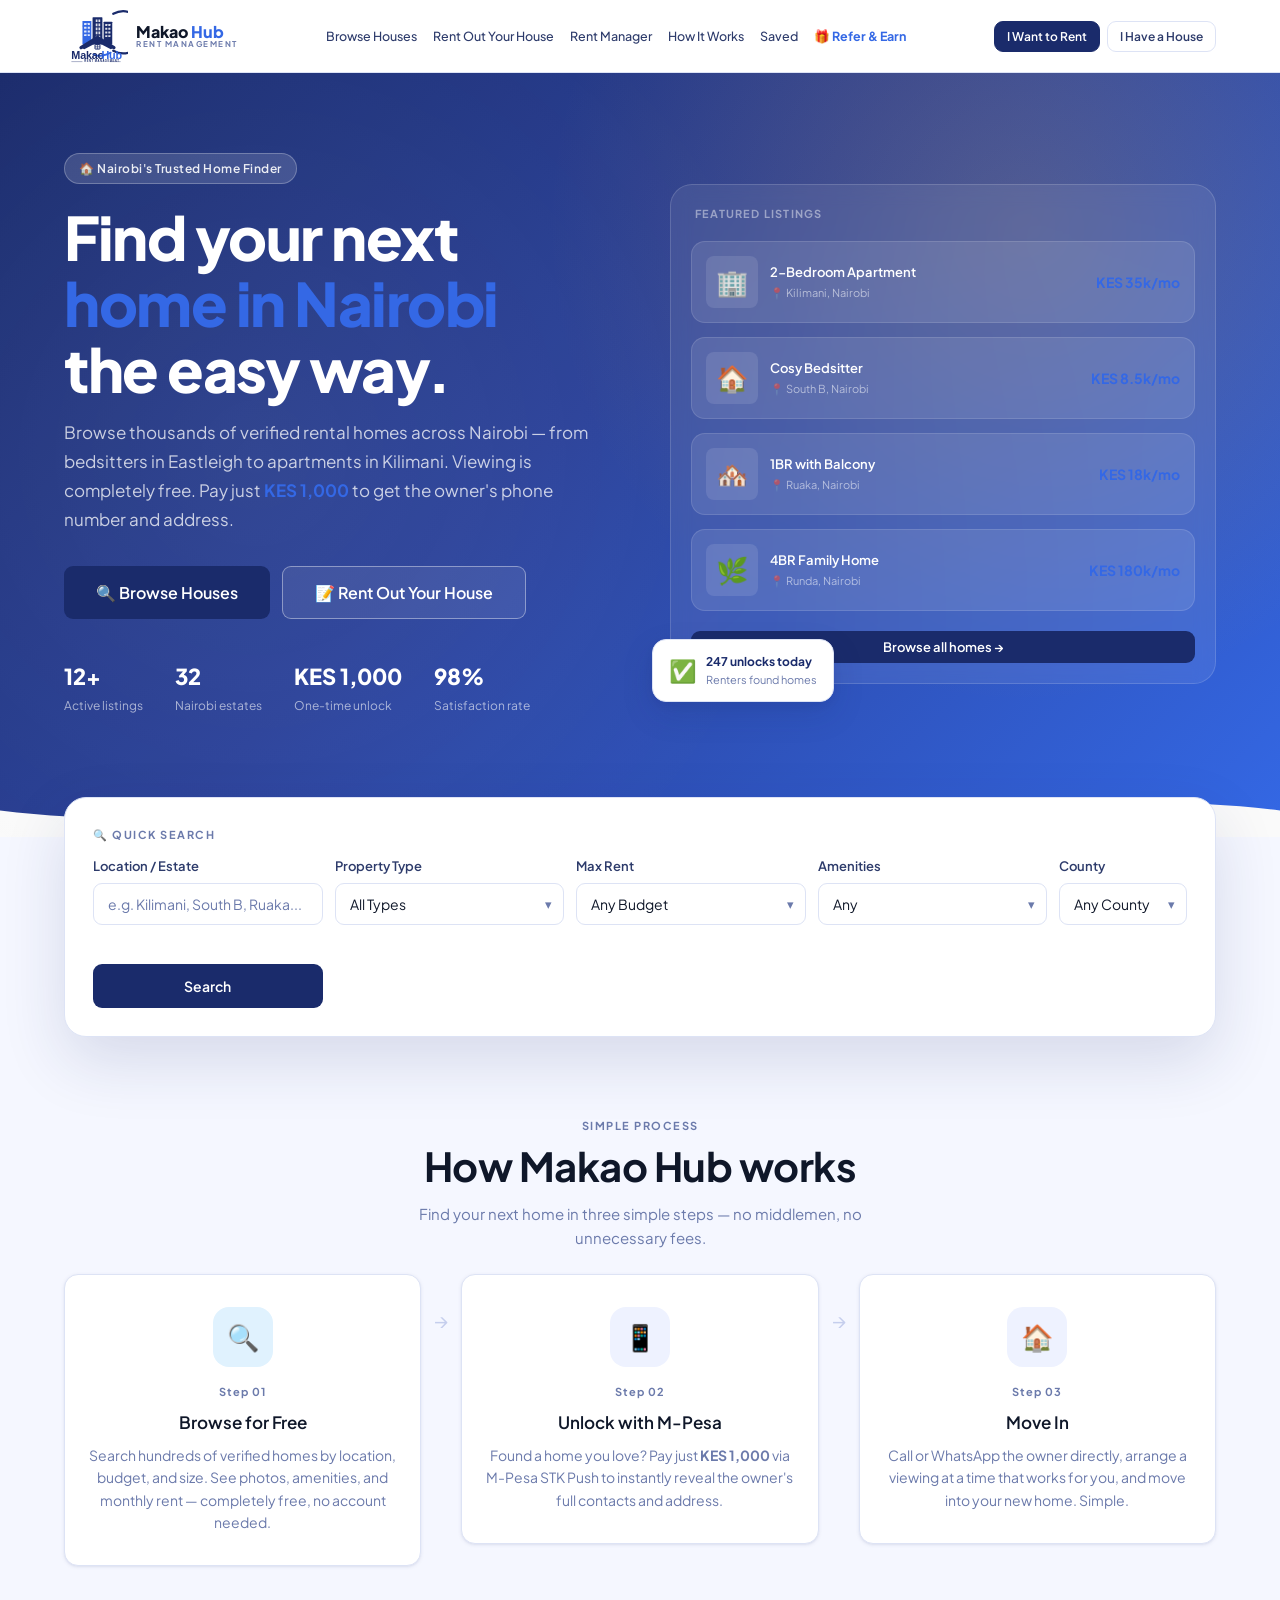
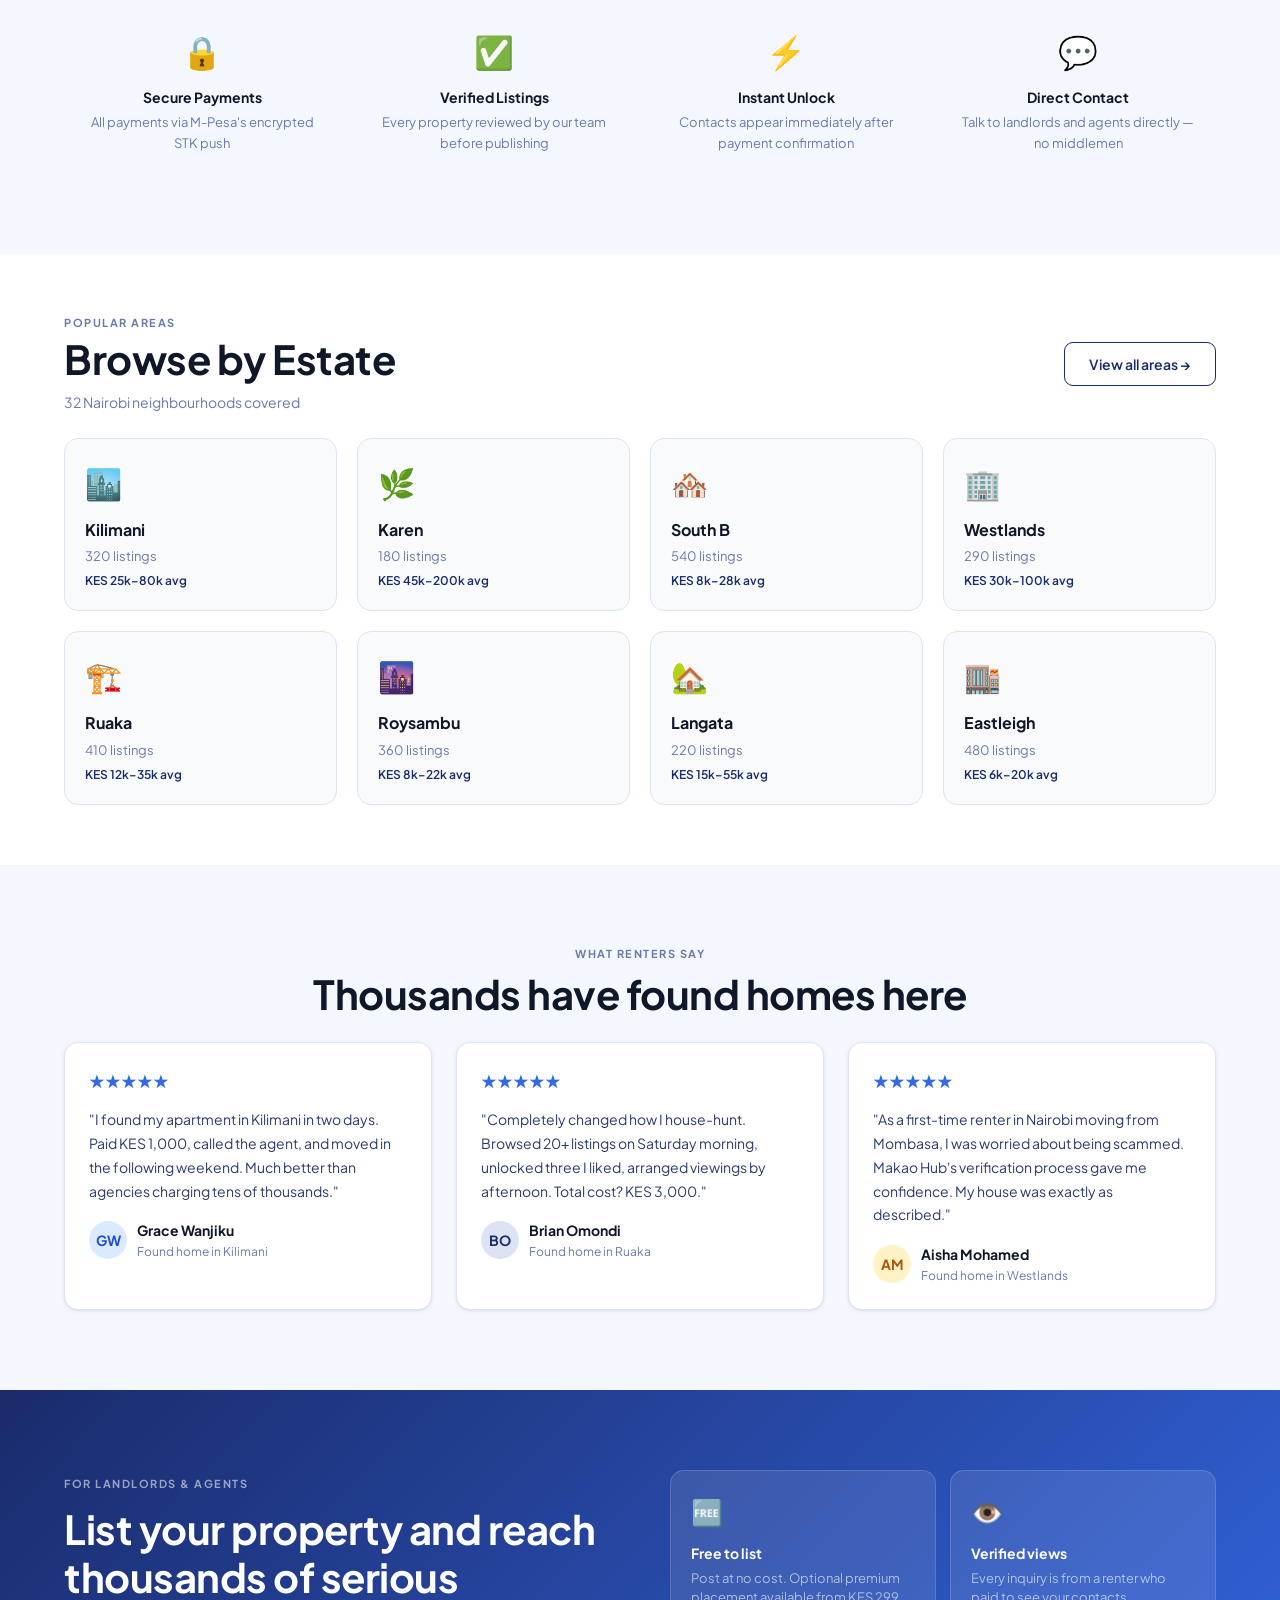
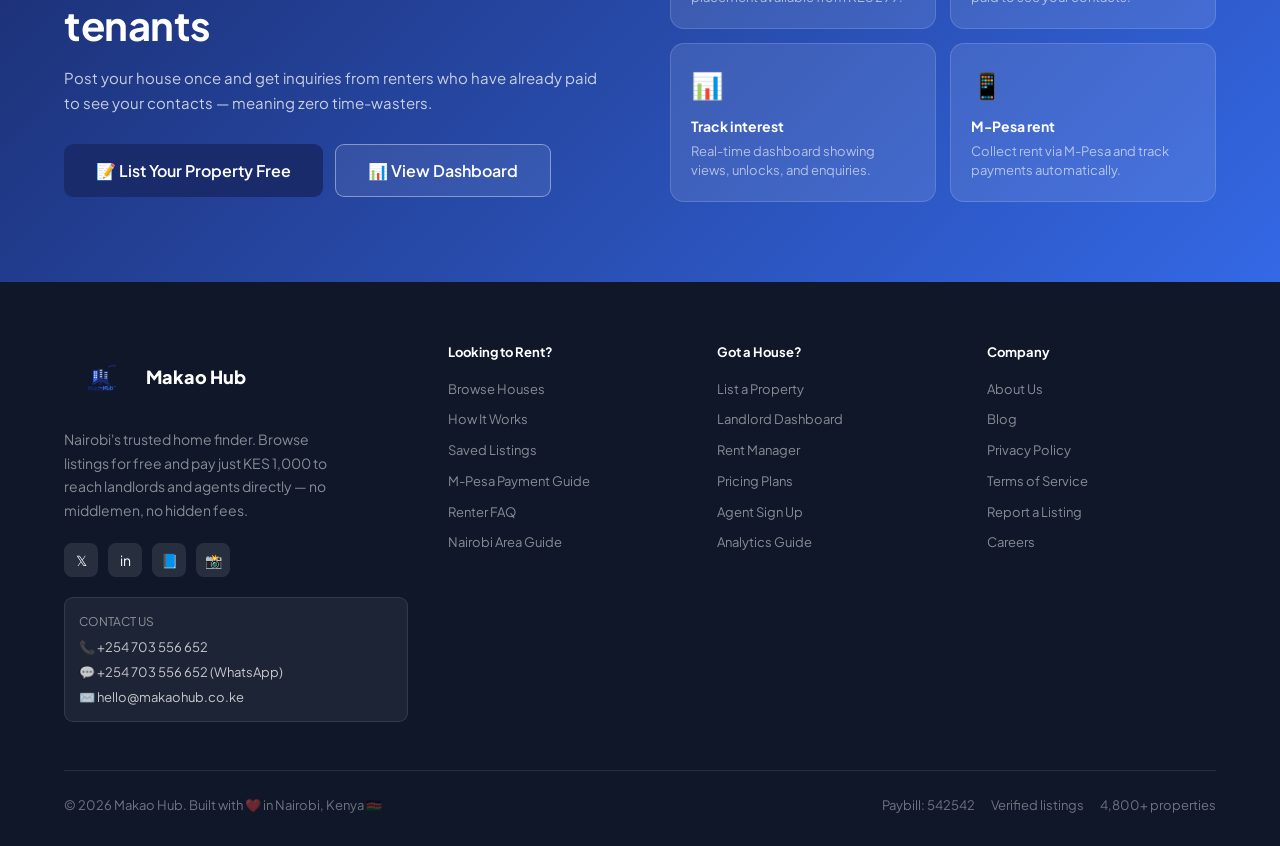
==== commit c25a6400: "Use official Makao Hub logo SVG across index and marketing pages" ====
--- a/index.html
+++ b/index.html
@@ -24,23 +24,7 @@
     <div class="nav-inner">
       <a class="nav-logo" onclick="showPage('home')" style="cursor:pointer">
         <div class="nav-logo-mark" style="background:transparent;width:64px;height:64px;border-radius:0;display:flex;align-items:center">
-          <svg width="64" height="64" viewBox="0 0 100 100" fill="none" xmlns="http://www.w3.org/2000/svg">
-            <circle cx="50" cy="44" r="35" stroke="#1A2B6B" stroke-width="4.5" fill="none"/>
-            <path d="M26 72 Q38 68 50 72 Q62 76 74 72" stroke="#3468E5" stroke-width="3" stroke-linecap="round" fill="none"/>
-            <rect x="31" y="30" width="10" height="24" fill="#3468E5" rx="1"/>
-            <rect x="31" y="22" width="10" height="10" fill="#3468E5" rx="1"/>
-            <rect x="44" y="18" width="12" height="36" fill="#1A2B6B" rx="1"/>
-            <rect x="58" y="24" width="11" height="30" fill="#1A2B6B" rx="1"/>
-            <rect x="34" y="33" width="4" height="4" fill="white" rx="0.5" opacity=".9"/>
-            <rect x="34" y="41" width="4" height="4" fill="white" rx="0.5" opacity=".9"/>
-            <rect x="47" y="22" width="3" height="4" fill="white" rx="0.5" opacity=".9"/>
-            <rect x="47" y="30" width="3" height="4" fill="white" rx="0.5" opacity=".9"/>
-            <rect x="47" y="38" width="3" height="4" fill="white" rx="0.5" opacity=".9"/>
-            <rect x="61" y="28" width="4" height="4" fill="white" rx="0.5" opacity=".9"/>
-            <rect x="61" y="36" width="4" height="4" fill="white" rx="0.5" opacity=".9"/>
-            <path d="M35 62 L50 50 L65 62" stroke="#1A2B6B" stroke-width="4.5" stroke-linejoin="round" fill="none" stroke-linecap="round"/>
-            <rect x="46" y="56" width="8" height="7" fill="#1A2B6B" rx="0.5"/>
-          </svg>
+          <img src="icons/logo.svg" width="64" height="64" alt="Makao Hub Logo" style="display:block">
         </div>
         <div class="nav-logo-text" style="display:flex;flex-direction:column;line-height:1.1"><span style="font-size:16px;font-weight:800;color:var(--ink)">Makao <span style="color:var(--green-mid)">Hub</span></span><span style="font-size:8px;font-weight:700;letter-spacing:1.5px;color:var(--ink-muted);text-transform:uppercase">Rent Management</span></div>
       </a>
@@ -713,7 +697,7 @@
   <div class="container">
     <div class="footer-grid">
       <div class="footer-brand">
-        <div style="display:flex;align-items:center;gap:10px;margin-bottom:14px"><div class="nav-logo-mark"><svg viewBox="0 0 24 24" width="18" height="18"><path d="M10 20v-6h4v6h5v-8h3L12 3 2 12h3v8z" fill="#fff"/></svg></div><span style="font-size:18px;font-weight:800;color:#fff">Makao Hub</span></div>
+        <div style="display:flex;align-items:center;gap:10px;margin-bottom:14px"><div class="nav-logo-mark" style="background:transparent;border-radius:0"><img src="icons/logo.svg" width="32" height="32" alt="Makao Hub" style="display:block"></div><span style="font-size:18px;font-weight:800;color:#fff">Makao Hub</span></div>
         <p>Nairobi's trusted home finder. Browse listings for free and pay just KES 1,000 to reach landlords and agents directly — no middlemen, no hidden fees.</p>
         <div style="display:flex;gap:10px;margin-top:20px"><div class="social-icon">𝕏</div><div class="social-icon">in</div><div class="social-icon">📘</div><div class="social-icon">📸</div></div>
         <div style="margin-top:20px;padding:14px;background:rgba(255,255,255,.06);border-radius:var(--r-sm);border:1px solid rgba(255,255,255,.1)"><div style="font-size:12px;color:rgba(255,255,255,.5);margin-bottom:6px">CONTACT US</div><div style="font-size:13px;color:rgba(255,255,255,.75)">📞 +254 703 556 652</div><div style="font-size:13px;color:rgba(255,255,255,.75);margin-top:4px">💬 +254 703 556 652 (WhatsApp)</div><div style="font-size:13px;color:rgba(255,255,255,.75);margin-top:4px">✉️ hello@makaohub.co.ke</div></div>
--- a/styles.css
+++ b/styles.css
@@ -71,8 +71,8 @@
 #navbar.scrolled{box-shadow:var(--shadow-md)}
 .nav-inner{height:72px;display:flex;align-items:center;justify-content:space-between;gap:16px;flex-wrap:nowrap}
 .nav-logo{display:flex;align-items:center;gap:8px;flex-shrink:0}
-.nav-logo-mark{width:34px;height:34px;background:var(--green-mid);border-radius:50%;display:flex;align-items:center;justify-content:center;flex-shrink:0}
-.nav-logo-mark svg{width:18px;height:18px;fill:#fff;stroke:none}
+.nav-logo-mark{width:72px;height:72px;background:transparent;border-radius:0;display:flex;align-items:center;justify-content:center;flex-shrink:0}
+.nav-logo-mark svg{width:72px;height:72px;fill:none;stroke:none}
 .nav-logo-text{font-size:16px;font-weight:800;color:var(--ink);white-space:nowrap}
 .nav-logo-text span{color:var(--green)}
 .nav-links{display:flex;align-items:center;gap:16px;flex-shrink:1}
@@ -378,7 +378,7 @@
 .listing-price{background:linear-gradient(135deg,#1A2B6B,#2A4199);-webkit-background-clip:text;-webkit-text-fill-color:transparent;background-clip:text}
 .unlock-btn{background:linear-gradient(135deg,#1A2B6B,#3468E5);box-shadow:0 2px 8px rgba(52,104,229,.3)}
 .unlock-btn:hover{background:linear-gradient(135deg,#3468E5,#3468E5);transform:scale(1.02);box-shadow:0 4px 14px rgba(52,104,229,.4)}
-.nav-logo-mark{background:linear-gradient(135deg,#1A2B6B,#2A4199)}
+.nav-logo-mark{background:transparent}
 .hero-eyebrow{background:rgba(255,255,255,.14);border-color:rgba(255,255,255,.25)}
 .search-card{box-shadow:0 24px 64px rgba(26,43,107,.14)}
 .chip.active,.chip:hover{border-color:var(--green);color:var(--green);background:var(--green-tint)}
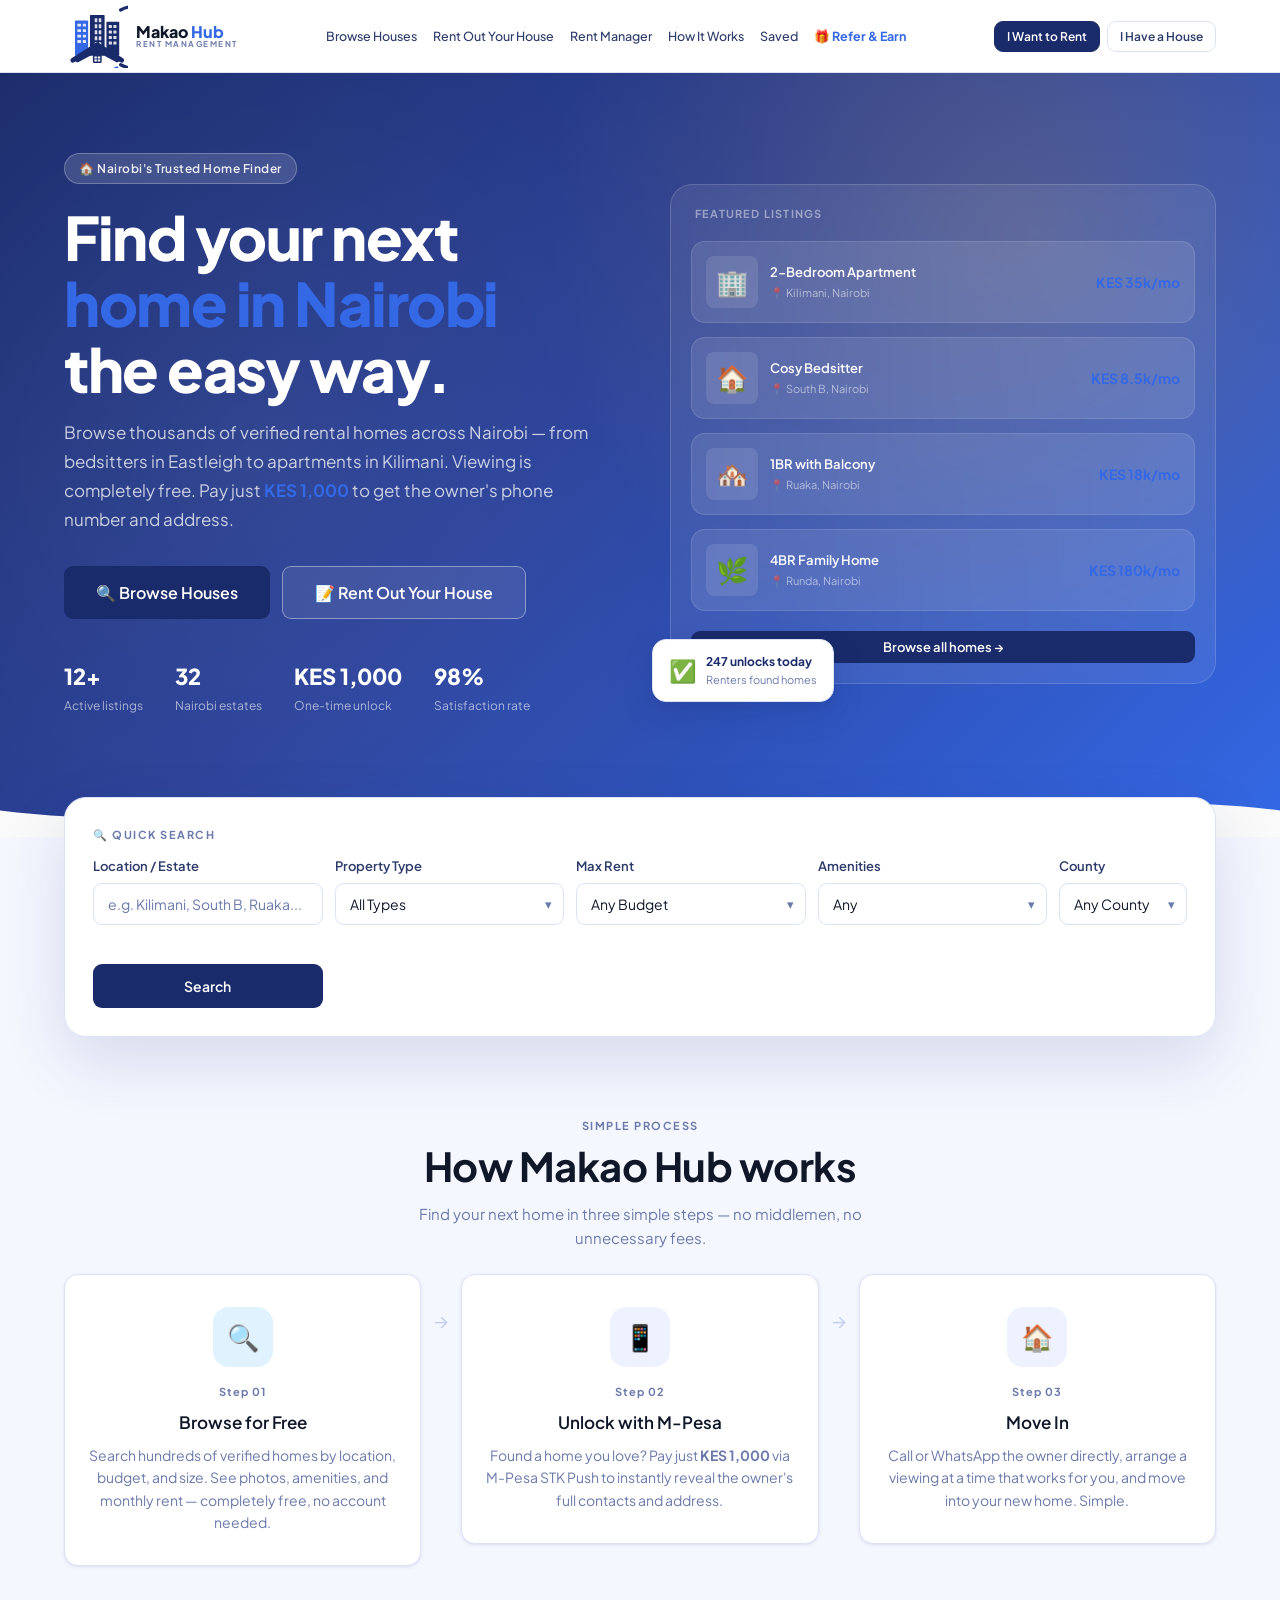
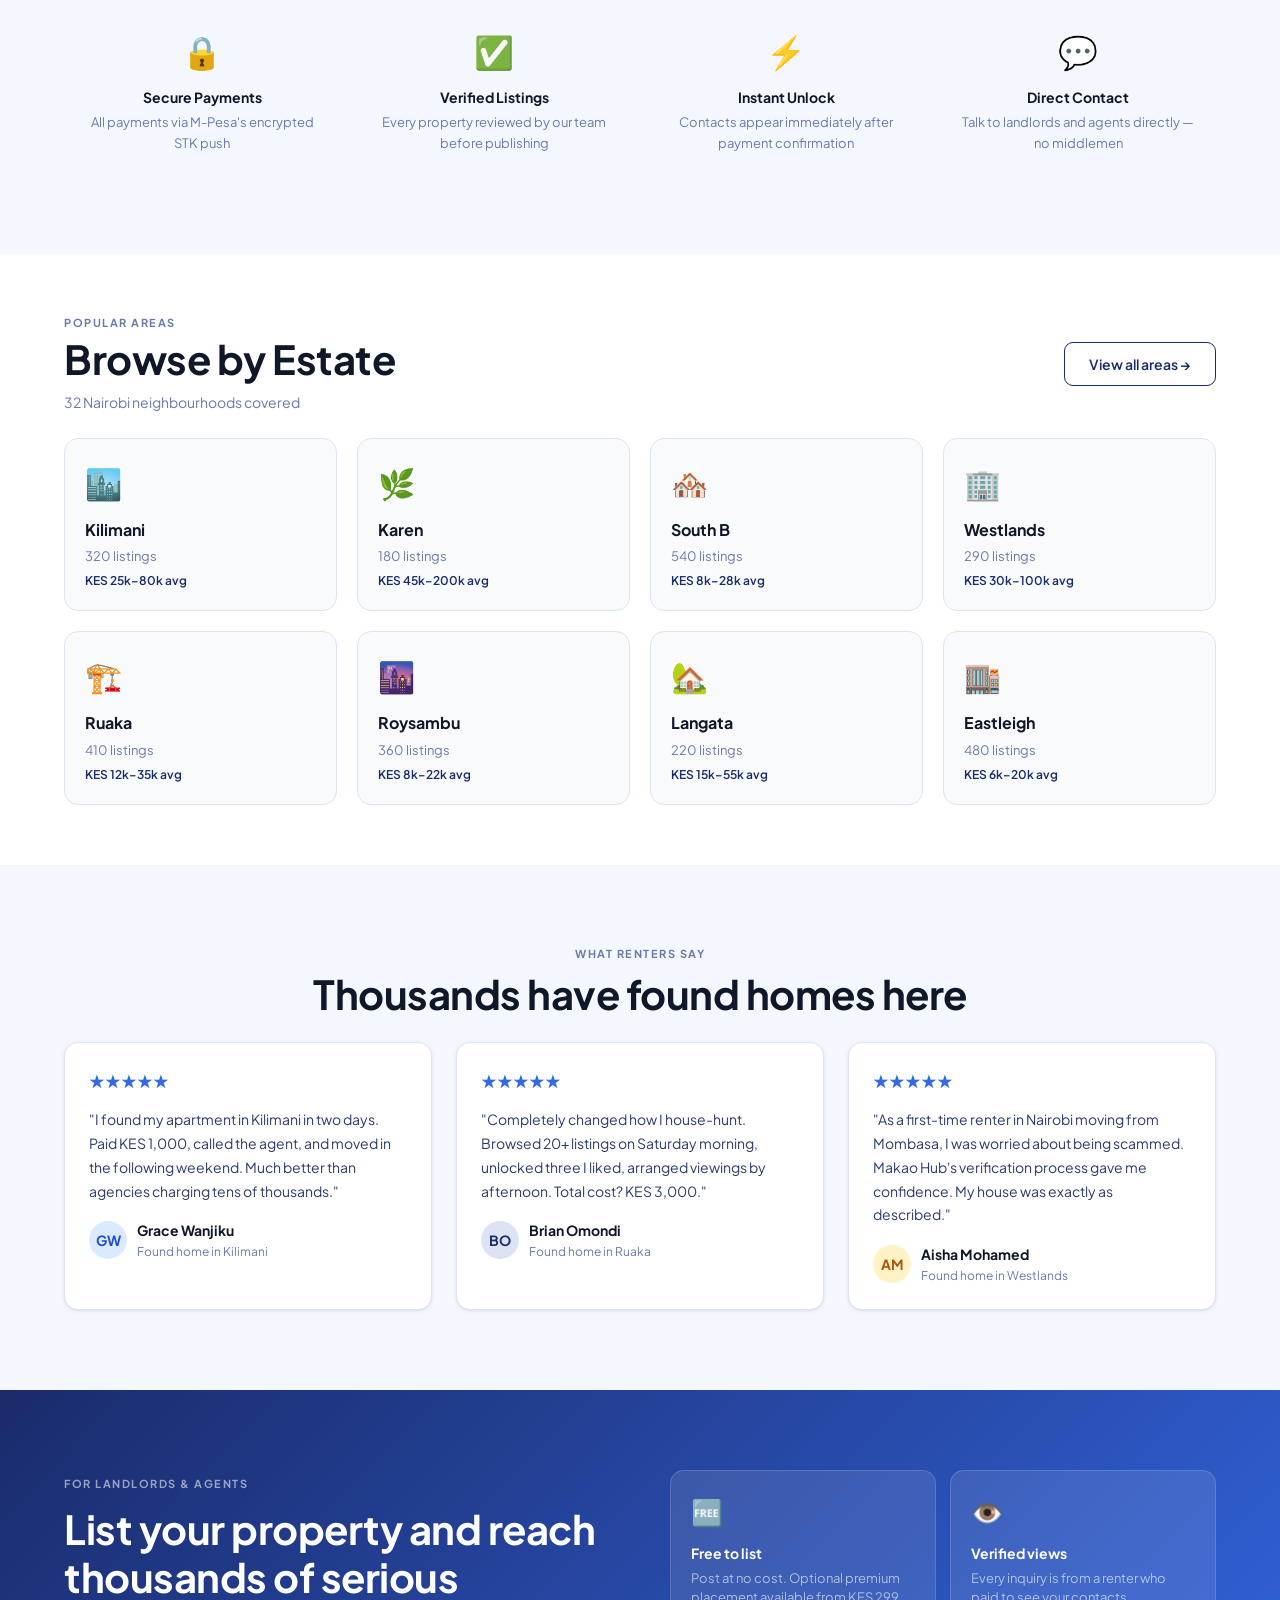
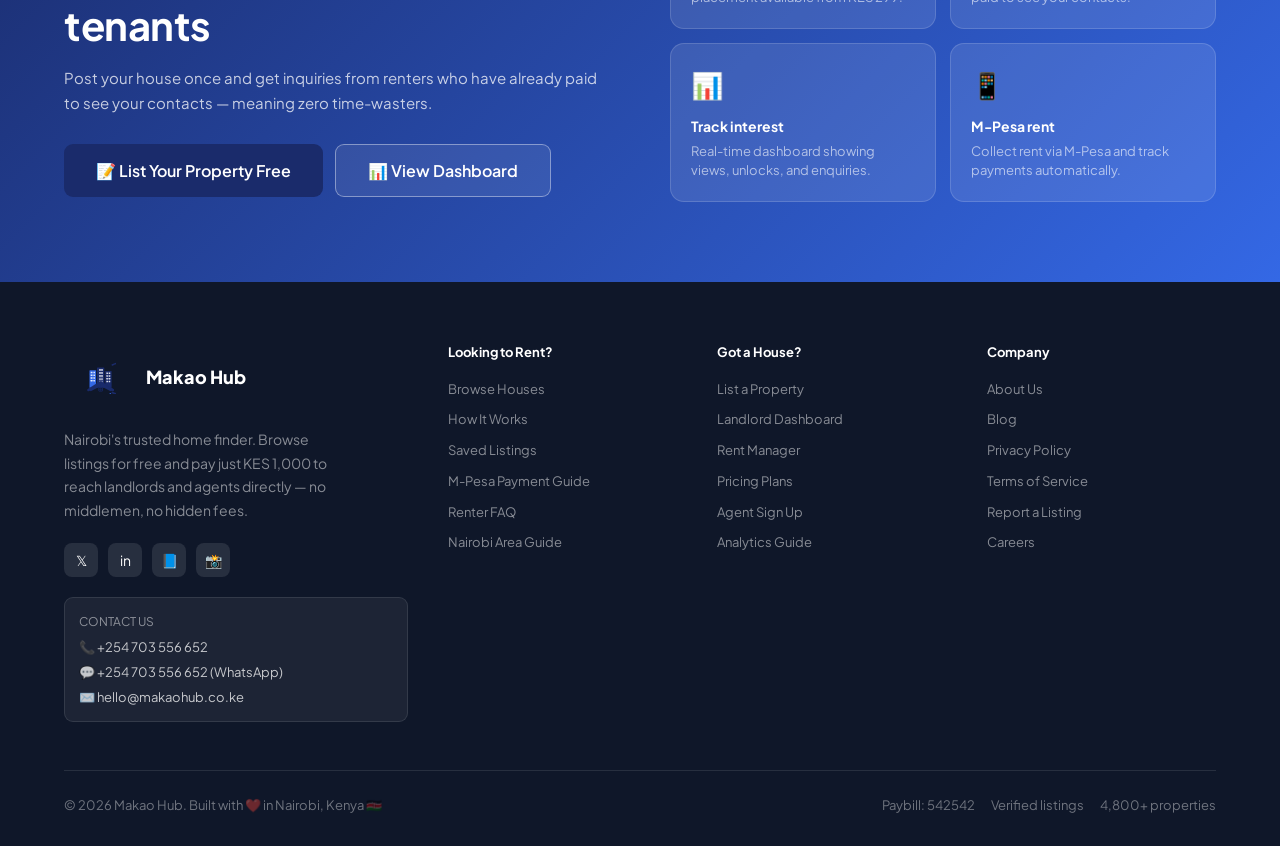
==== commit df3bd692: "Fix logo distortion: use icon-only SVG (cropped viewBox, no text) for nav/marketing" ====
--- a/index.html
+++ b/index.html
@@ -24,7 +24,7 @@
     <div class="nav-inner">
       <a class="nav-logo" onclick="showPage('home')" style="cursor:pointer">
         <div class="nav-logo-mark" style="background:transparent;width:64px;height:64px;border-radius:0;display:flex;align-items:center">
-          <img src="icons/logo.svg" width="64" height="64" alt="Makao Hub Logo" style="display:block">
+          <img src="icons/logo-icon.svg" width="64" height="64" alt="Makao Hub Logo" style="display:block">
         </div>
         <div class="nav-logo-text" style="display:flex;flex-direction:column;line-height:1.1"><span style="font-size:16px;font-weight:800;color:var(--ink)">Makao <span style="color:var(--green-mid)">Hub</span></span><span style="font-size:8px;font-weight:700;letter-spacing:1.5px;color:var(--ink-muted);text-transform:uppercase">Rent Management</span></div>
       </a>
@@ -697,7 +697,7 @@
   <div class="container">
     <div class="footer-grid">
       <div class="footer-brand">
-        <div style="display:flex;align-items:center;gap:10px;margin-bottom:14px"><div class="nav-logo-mark" style="background:transparent;border-radius:0"><img src="icons/logo.svg" width="32" height="32" alt="Makao Hub" style="display:block"></div><span style="font-size:18px;font-weight:800;color:#fff">Makao Hub</span></div>
+        <div style="display:flex;align-items:center;gap:10px;margin-bottom:14px"><div class="nav-logo-mark" style="background:transparent;border-radius:0"><img src="icons/logo-icon.svg" width="32" height="32" alt="Makao Hub" style="display:block"></div><span style="font-size:18px;font-weight:800;color:#fff">Makao Hub</span></div>
         <p>Nairobi's trusted home finder. Browse listings for free and pay just KES 1,000 to reach landlords and agents directly — no middlemen, no hidden fees.</p>
         <div style="display:flex;gap:10px;margin-top:20px"><div class="social-icon">𝕏</div><div class="social-icon">in</div><div class="social-icon">📘</div><div class="social-icon">📸</div></div>
         <div style="margin-top:20px;padding:14px;background:rgba(255,255,255,.06);border-radius:var(--r-sm);border:1px solid rgba(255,255,255,.1)"><div style="font-size:12px;color:rgba(255,255,255,.5);margin-bottom:6px">CONTACT US</div><div style="font-size:13px;color:rgba(255,255,255,.75)">📞 +254 703 556 652</div><div style="font-size:13px;color:rgba(255,255,255,.75);margin-top:4px">💬 +254 703 556 652 (WhatsApp)</div><div style="font-size:13px;color:rgba(255,255,255,.75);margin-top:4px">✉️ hello@makaohub.co.ke</div></div>
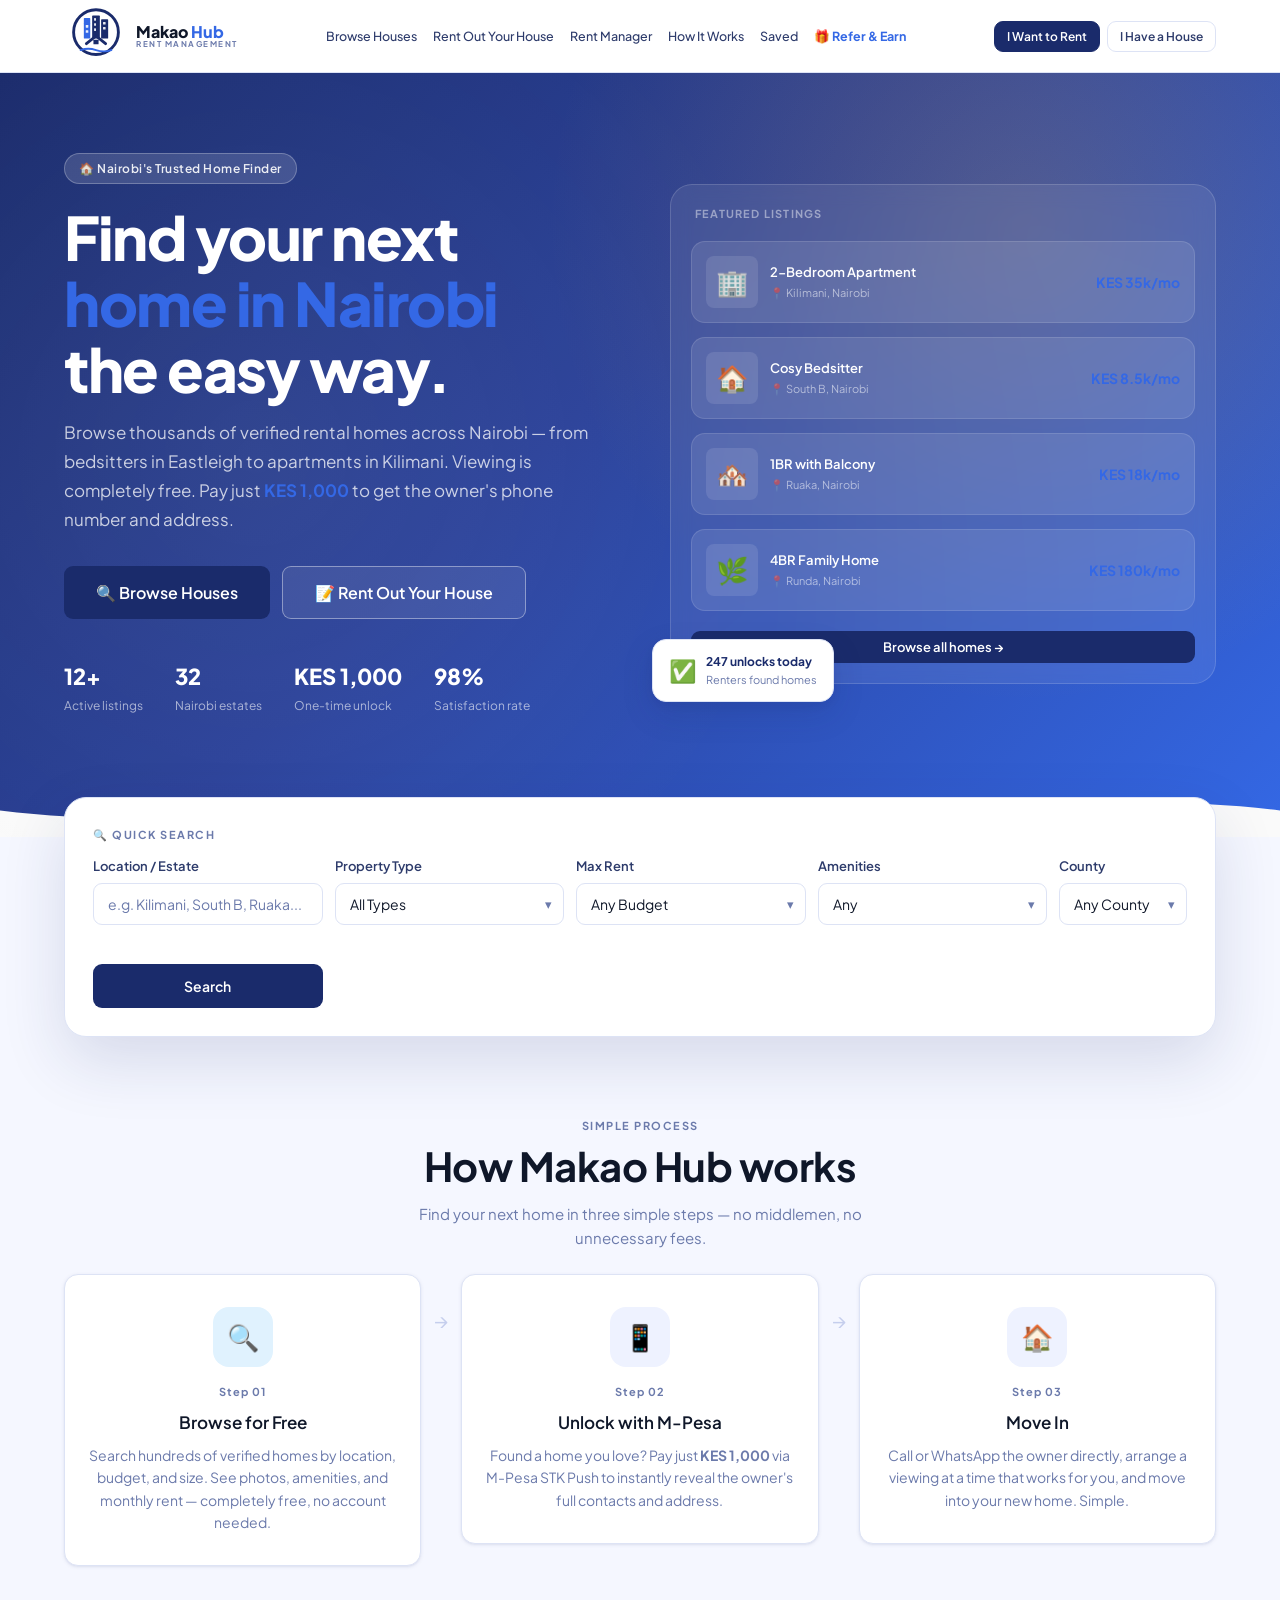
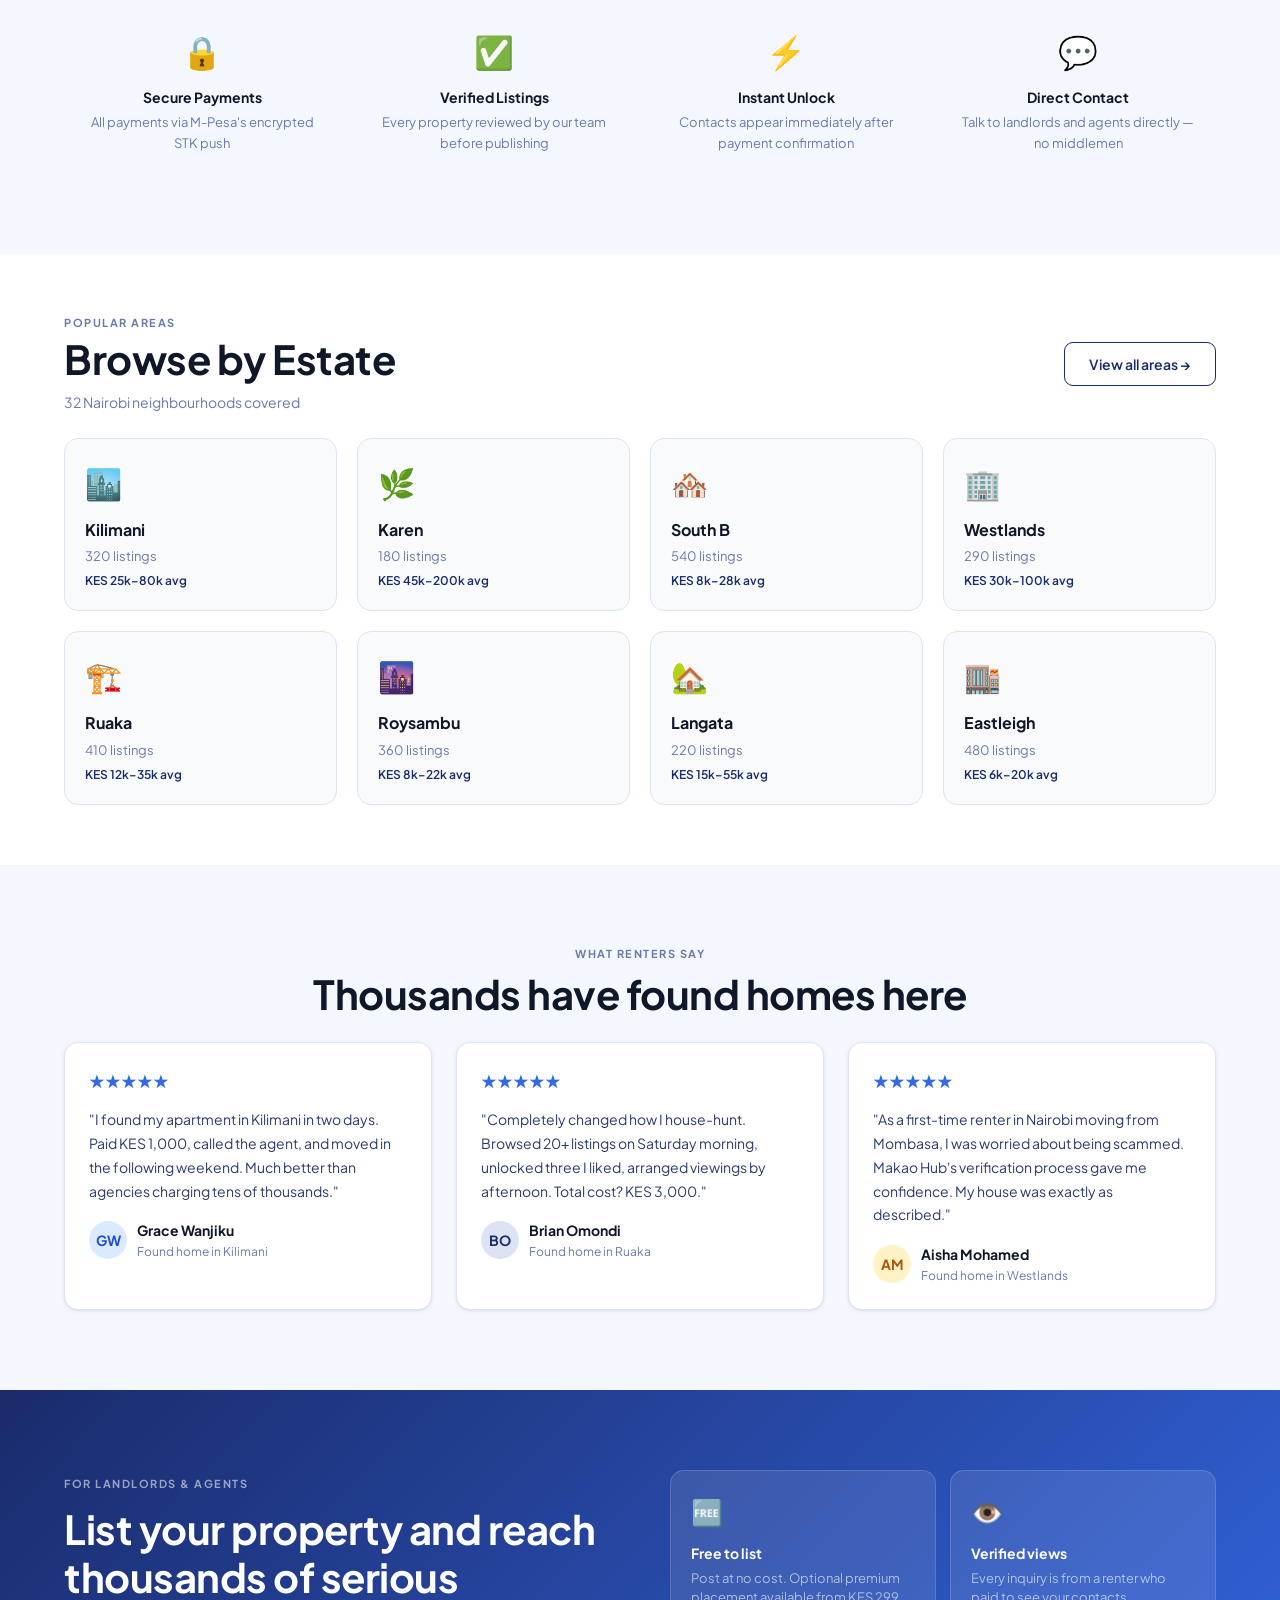
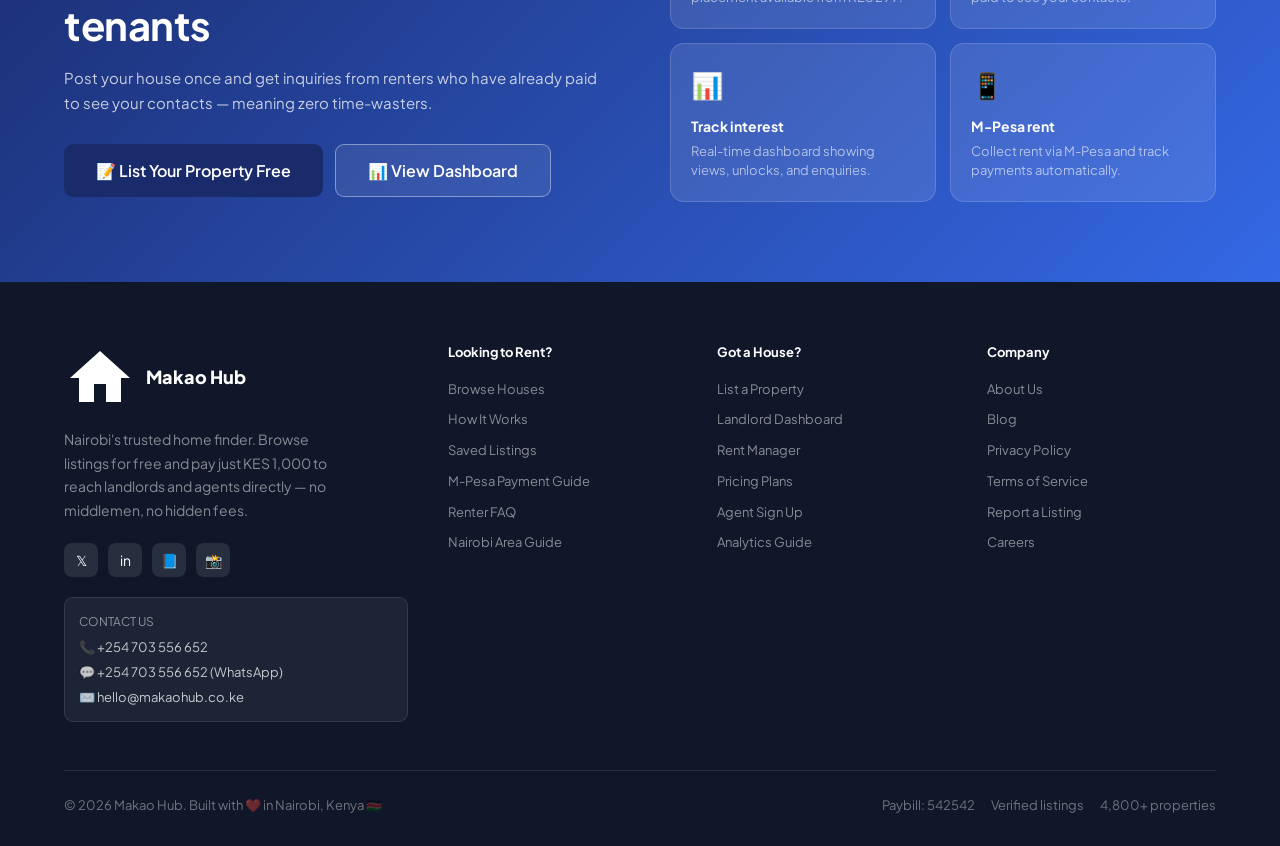
==== commit afaceaad: "Revert logo to original inline SVG" ====
--- a/index.html
+++ b/index.html
@@ -24,7 +24,23 @@
     <div class="nav-inner">
       <a class="nav-logo" onclick="showPage('home')" style="cursor:pointer">
         <div class="nav-logo-mark" style="background:transparent;width:64px;height:64px;border-radius:0;display:flex;align-items:center">
-          <img src="icons/logo-icon.svg" width="64" height="64" alt="Makao Hub Logo" style="display:block">
+          <svg width="64" height="64" viewBox="0 0 100 100" fill="none" xmlns="http://www.w3.org/2000/svg">
+            <circle cx="50" cy="44" r="35" stroke="#1A2B6B" stroke-width="4.5" fill="none"/>
+            <path d="M26 72 Q38 68 50 72 Q62 76 74 72" stroke="#3468E5" stroke-width="3" stroke-linecap="round" fill="none"/>
+            <rect x="31" y="30" width="10" height="24" fill="#3468E5" rx="1"/>
+            <rect x="31" y="22" width="10" height="10" fill="#3468E5" rx="1"/>
+            <rect x="44" y="18" width="12" height="36" fill="#1A2B6B" rx="1"/>
+            <rect x="58" y="24" width="11" height="30" fill="#1A2B6B" rx="1"/>
+            <rect x="34" y="33" width="4" height="4" fill="white" rx="0.5" opacity=".9"/>
+            <rect x="34" y="41" width="4" height="4" fill="white" rx="0.5" opacity=".9"/>
+            <rect x="47" y="22" width="3" height="4" fill="white" rx="0.5" opacity=".9"/>
+            <rect x="47" y="30" width="3" height="4" fill="white" rx="0.5" opacity=".9"/>
+            <rect x="47" y="38" width="3" height="4" fill="white" rx="0.5" opacity=".9"/>
+            <rect x="61" y="28" width="4" height="4" fill="white" rx="0.5" opacity=".9"/>
+            <rect x="61" y="36" width="4" height="4" fill="white" rx="0.5" opacity=".9"/>
+            <path d="M35 62 L50 50 L65 62" stroke="#1A2B6B" stroke-width="4.5" stroke-linejoin="round" fill="none" stroke-linecap="round"/>
+            <rect x="46" y="56" width="8" height="7" fill="#1A2B6B" rx="0.5"/>
+          </svg>
         </div>
         <div class="nav-logo-text" style="display:flex;flex-direction:column;line-height:1.1"><span style="font-size:16px;font-weight:800;color:var(--ink)">Makao <span style="color:var(--green-mid)">Hub</span></span><span style="font-size:8px;font-weight:700;letter-spacing:1.5px;color:var(--ink-muted);text-transform:uppercase">Rent Management</span></div>
       </a>
@@ -697,7 +713,7 @@
   <div class="container">
     <div class="footer-grid">
       <div class="footer-brand">
-        <div style="display:flex;align-items:center;gap:10px;margin-bottom:14px"><div class="nav-logo-mark" style="background:transparent;border-radius:0"><img src="icons/logo-icon.svg" width="32" height="32" alt="Makao Hub" style="display:block"></div><span style="font-size:18px;font-weight:800;color:#fff">Makao Hub</span></div>
+        <div style="display:flex;align-items:center;gap:10px;margin-bottom:14px"><div class="nav-logo-mark"><svg viewBox="0 0 24 24" width="18" height="18"><path d="M10 20v-6h4v6h5v-8h3L12 3 2 12h3v8z" fill="#fff"/></svg></div><span style="font-size:18px;font-weight:800;color:#fff">Makao Hub</span></div>
         <p>Nairobi's trusted home finder. Browse listings for free and pay just KES 1,000 to reach landlords and agents directly — no middlemen, no hidden fees.</p>
         <div style="display:flex;gap:10px;margin-top:20px"><div class="social-icon">𝕏</div><div class="social-icon">in</div><div class="social-icon">📘</div><div class="social-icon">📸</div></div>
         <div style="margin-top:20px;padding:14px;background:rgba(255,255,255,.06);border-radius:var(--r-sm);border:1px solid rgba(255,255,255,.1)"><div style="font-size:12px;color:rgba(255,255,255,.5);margin-bottom:6px">CONTACT US</div><div style="font-size:13px;color:rgba(255,255,255,.75)">📞 +254 703 556 652</div><div style="font-size:13px;color:rgba(255,255,255,.75);margin-top:4px">💬 +254 703 556 652 (WhatsApp)</div><div style="font-size:13px;color:rgba(255,255,255,.75);margin-top:4px">✉️ hello@makaohub.co.ke</div></div>
